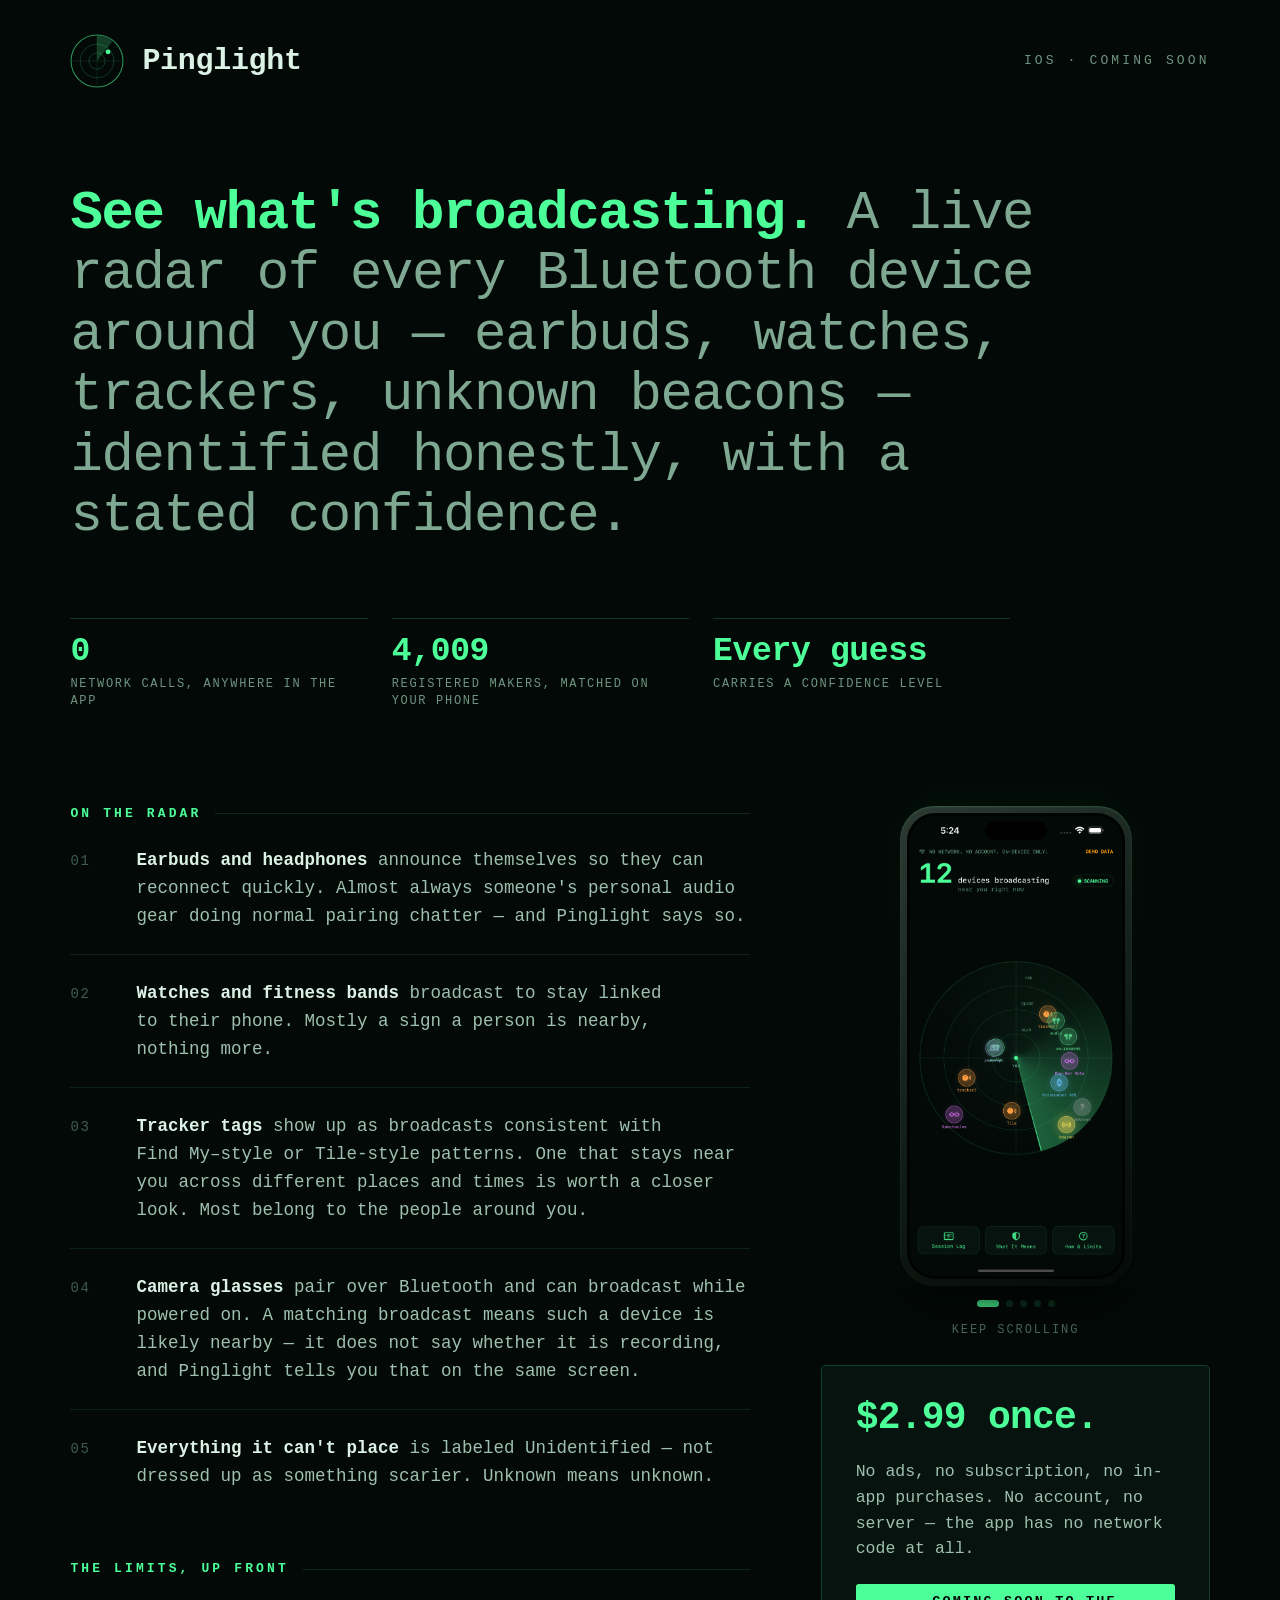
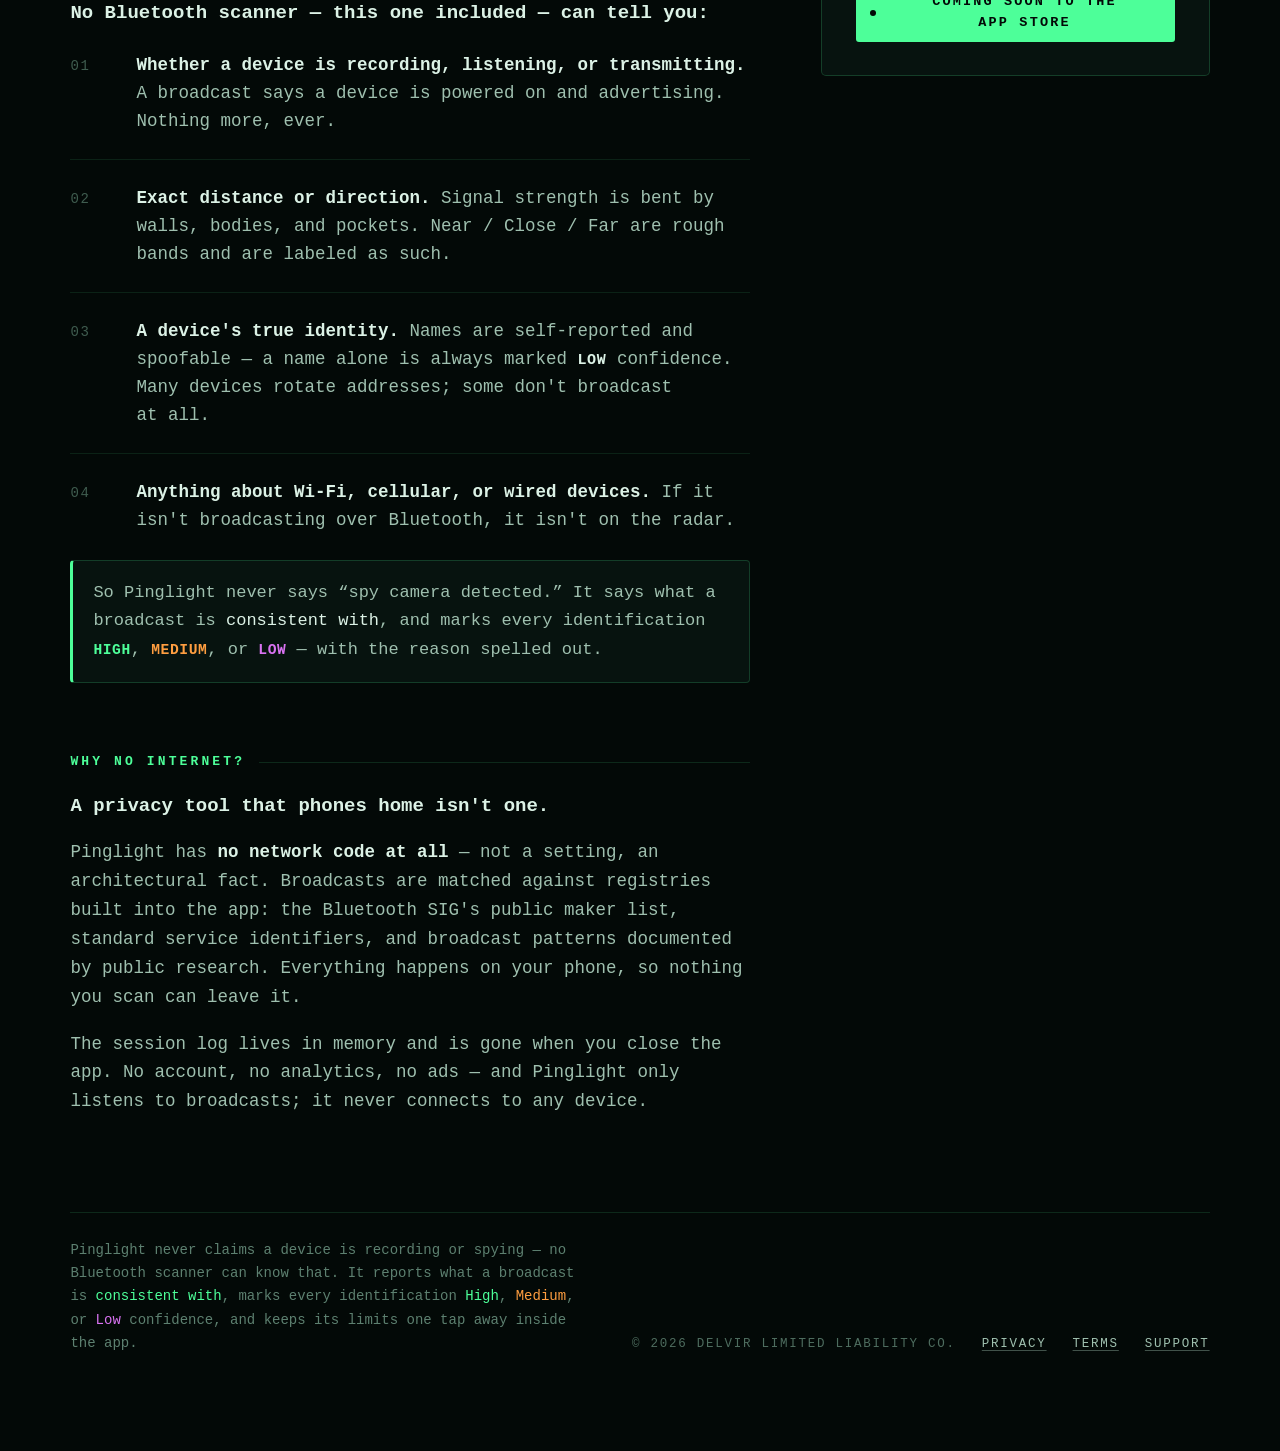
==== index.html @ b08f18ed "Point og:url at pinglight.app now that the domain is live" ====
<!doctype html>
<html lang="en">
<head>
<meta charset="utf-8">
<meta name="viewport" content="width=device-width, initial-scale=1">
<title>Pinglight — see what's broadcasting</title>
<meta name="description" content="A live radar of every Bluetooth device broadcasting around you — earbuds, watches, tracker tags, unknown beacons — identified honestly, with a stated confidence level. On-device only: the app has no network code at all. $2.99 once. Coming soon to the App Store.">
<meta property="og:title" content="Pinglight">
<meta property="og:description" content="A live radar of every Bluetooth device broadcasting around you, identified honestly, with a stated confidence level. On-device only — the app has no network code at all.">
<meta property="og:type" content="website">
<meta property="og:url" content="https://pinglight.app/">
<meta name="theme-color" content="#030907">
<link rel="icon" href="/favicon.svg?v=1" type="image/svg+xml">
<link rel="icon" href="/icon-32.png?v=1" sizes="32x32" type="image/png">
<link rel="apple-touch-icon" href="/apple-touch-icon.png?v=1" sizes="180x180">
<link rel="manifest" href="/site.webmanifest">
<link rel="stylesheet" href="/styles.css">
<script src="/app.js" defer></script>
</head>
<body class="lp">

<div class="page">

  <header class="hd">
    <div class="hd-lockup">
      <svg class="mark" viewBox="0 0 200 200" role="img" aria-label="Pinglight">
        <circle class="mark-ring" cx="100" cy="100" r="96" fill="none" stroke-width="4"/>
        <circle class="mark-ring mark-ring--in" cx="100" cy="100" r="62" fill="none" stroke-width="2.5"/>
        <circle class="mark-ring mark-ring--in" cx="100" cy="100" r="30" fill="none" stroke-width="2.5"/>
        <line class="mark-hair" x1="100" y1="10" x2="100" y2="190" stroke-width="2"/>
        <line class="mark-hair" x1="10" y1="100" x2="190" y2="100" stroke-width="2"/>
        <path class="mark-sweep" d="M100 100 L100 6 A94 94 0 0 1 158 27 Z"/>
        <circle class="mark-blip" cx="141" cy="66" r="9"/>
      </svg>
      <span class="wordmark">Pinglight</span>
    </div>
    <span class="hd-status">iOS &middot; Coming soon</span>
  </header>

  <section class="hero">
    <h1>See what's broadcasting. <span class="hero-rest">A live radar of every Bluetooth device around you &mdash; earbuds, watches, trackers, unknown beacons &mdash; identified honestly, with a stated confidence.</span></h1>
  </section>

  <section class="stats" aria-label="At a glance">
    <div class="stat">
      <div class="stat-n">0</div>
      <div class="stat-l">network calls, anywhere in the app</div>
    </div>
    <div class="stat">
      <div class="stat-n">4,009</div>
      <div class="stat-l">registered makers, matched on your phone</div>
    </div>
    <div class="stat">
      <div class="stat-n">Every guess</div>
      <div class="stat-l">carries a confidence level</div>
    </div>
  </section>

  <div class="main" id="main">

    <section class="desk" aria-labelledby="radar-eyebrow">
      <div class="eyebrow-row">
        <h2 class="eyebrow" id="radar-eyebrow">On the radar</h2>
        <span class="eyebrow-rule" aria-hidden="true"></span>
      </div>

      <ol class="quirks">
        <li>
          <span class="q-num" aria-hidden="true">01</span>
          <p><b>Earbuds and headphones</b> announce themselves so they can reconnect quickly. Almost always someone's personal audio gear doing normal pairing chatter &mdash; and Pinglight says so.</p>
        </li>
        <li>
          <span class="q-num" aria-hidden="true">02</span>
          <p><b>Watches and fitness bands</b> broadcast to stay linked to their phone. Mostly a sign a person is nearby, nothing more.</p>
        </li>
        <li>
          <span class="q-num" aria-hidden="true">03</span>
          <p><b>Tracker tags</b> show up as broadcasts consistent with Find&nbsp;My&ndash;style or Tile-style patterns. One that stays near you across different places and times is worth a closer look. Most belong to the people around you.</p>
        </li>
        <li>
          <span class="q-num" aria-hidden="true">04</span>
          <p><b>Camera glasses</b> pair over Bluetooth and can broadcast while powered on. A matching broadcast means such a device is likely nearby &mdash; it does not say whether it is recording, and Pinglight tells you that on the same screen.</p>
        </li>
        <li>
          <span class="q-num" aria-hidden="true">05</span>
          <p><b>Everything it can't place</b> is labeled Unidentified &mdash; not dressed up as something scarier. Unknown means unknown.</p>
        </li>
      </ol>
    </section>

    <section class="desk" aria-labelledby="limits-eyebrow">
      <div class="eyebrow-row">
        <h2 class="eyebrow" id="limits-eyebrow">The limits, up front</h2>
        <span class="eyebrow-rule" aria-hidden="true"></span>
      </div>

      <p class="desk-lede">No Bluetooth scanner &mdash; this one included &mdash; can tell you:</p>

      <ol class="quirks">
        <li>
          <span class="q-num" aria-hidden="true">01</span>
          <p><b>Whether a device is recording, listening, or transmitting.</b> A broadcast says a device is powered on and advertising. Nothing more, ever.</p>
        </li>
        <li>
          <span class="q-num" aria-hidden="true">02</span>
          <p><b>Exact distance or direction.</b> Signal strength is bent by walls, bodies, and pockets. Near / Close / Far are rough bands and are labeled as such.</p>
        </li>
        <li>
          <span class="q-num" aria-hidden="true">03</span>
          <p><b>A device's true identity.</b> Names are self-reported and spoofable &mdash; a name alone is always marked <b class="conf conf-low">Low</b> confidence. Many devices rotate addresses; some don't broadcast at all.</p>
        </li>
        <li>
          <span class="q-num" aria-hidden="true">04</span>
          <p><b>Anything about Wi-Fi, cellular, or wired devices.</b> If it isn't broadcasting over Bluetooth, it isn't on the radar.</p>
        </li>
      </ol>

      <p class="desk-note">So Pinglight never says &ldquo;spy camera detected.&rdquo; It says what a broadcast is <em>consistent with</em>, and marks every identification <b class="conf conf-high">High</b>, <b class="conf conf-med">Medium</b>, or <b class="conf conf-low">Low</b> &mdash; with the reason spelled out.</p>
    </section>

    <section class="desk" aria-labelledby="net-eyebrow">
      <div class="eyebrow-row">
        <h2 class="eyebrow" id="net-eyebrow">Why no internet?</h2>
        <span class="eyebrow-rule" aria-hidden="true"></span>
      </div>

      <p class="desk-lede">A privacy tool that phones home isn't one.</p>
      <p class="desk-copy">Pinglight has <b>no network code at all</b> &mdash; not a setting, an architectural fact. Broadcasts are matched against registries built into the app: the Bluetooth SIG's public maker list, standard service identifiers, and broadcast patterns documented by public research. Everything happens on your phone, so nothing you scan can leave it.</p>
      <p class="desk-copy">The session log lives in memory and is gone when you close the app. No account, no analytics, no ads &mdash; and Pinglight only listens to broadcasts; it never connects to any device.</p>
    </section>

    <aside class="rail" id="rail">

      <div class="device">
        <div class="phone">
          <div class="phone-rim">
            <div class="phone-screen" id="shots">

              <figure class="shot">
                <img src="/screens/1_radar.png" width="1290" height="2796" decoding="async" fetchpriority="high"
                     alt="The radar screen: 12 devices broadcasting near you, blips on phosphor-green rings labeled Near, Close and Far — earbuds, a Forerunner watch, Tile and Find My–style trackers, Ray-Ban Meta glasses, a beacon, and one marked unknown — with a sweep passing and a banner reading No network. No account. On-device only.">
              </figure>

              <figure class="shot">
                <img src="/screens/2_detail.png" width="1290" height="2796" decoding="async" loading="lazy"
                     alt="A Broadcast Detail sheet for a Find My network broadcast, category Tracker Tag: what this probably is — consistent with an AirTag or any Find My–enabled accessory, the broadcast alone cannot say which product — a Medium confidence badge with its reason, and signal −60 dBm, Close.">
              </figure>

              <figure class="shot">
                <img src="/screens/3_log.png" width="1290" height="2796" decoding="async" loading="lazy"
                     alt="The Session Log: a timestamped in-memory list of devices that started broadcasting — Spectacles, a Fast Pair–style broadcast, a SmartThings Find–style broadcast, an unidentified broadcast, WH-1000XM5 headphones, an Eddystone-format beacon.">
              </figure>

              <figure class="shot">
                <img src="/screens/4_info.png" width="1290" height="2796" decoding="async" loading="lazy"
                     alt="The What It Means page: plain-language privacy meaning for each category — earbuds are almost always personal audio gear, watches mostly mean a person is nearby, trackers exist to be located, and camera glasses' broadcasts do not say whether they are recording.">
              </figure>

              <figure class="shot">
                <img src="/screens/5_how.png" width="1290" height="2796" decoding="async" loading="lazy"
                     alt="The How and Limits page: how Pinglight matches public broadcasts against public registries on your phone, what it can tell you, and what it cannot — whether a device is recording, exact distance, or a device's true identity — and neither can any Bluetooth scanner.">
              </figure>

            </div>
          </div>
        </div>

        <div class="reel-dots" id="reel-dots" role="tablist" aria-label="Choose a screen"></div>
        <p class="reel-hint" id="reel-hint">Keep scrolling</p>
      </div>

      <div class="price">
        <div class="price-n">$2.99 once.</div>
        <p class="price-copy">No ads, no subscription, no in-app purchases. No account, no server &mdash; the app has no network code at all.</p>
        <!-- TODO: replace href="#" with the real App Store URL once the app is live in App Store Connect. -->
        <a class="pill" href="#"><span class="dot" aria-hidden="true"></span><span>Coming soon to the App&nbsp;Store</span></a>
      </div>

    </aside>

  </div>

  <footer class="ft">
    <p class="ft-neutral">Pinglight never claims a device is recording or spying &mdash; no Bluetooth scanner can know that. It reports what a broadcast is <span class="phosphor">consistent with</span>, marks every identification <span class="phosphor">High</span>, <span class="amber">Medium</span>, or <span class="violet">Low</span> confidence, and keeps its limits one tap away inside the app.</p>
    <div class="ft-meta">
      <span>&copy; 2026 Delvir Limited Liability Co.</span>
      <a href="/privacy">Privacy</a>
      <a href="/terms">Terms</a>
      <a href="mailto:team@delvir.co">Support</a>
    </div>
  </footer>

</div>

</body>
</html>
---- styles.css ----
/* Pinglight — marketing site.

   Type is the system monospace stack throughout: the app itself is set in the
   system monospaced face, and shipping zero font files is the same posture as
   shipping zero third-party bytes. No Google Fonts link anywhere; the CSP is
   `font-src 'self'` and nothing ever requests a font.

   Two sections:
     1. LANDING PAGE (body.lp) — the dark phosphor-radar artboard.
     2. LEGAL PAGES (body.legal) — privacy.html / terms.html, same palette,
        quieter chrome.

   Palette = the app's PinglightTheme (RootView.swift), converted to sRGB hex:
     background #030907   panel #07130F   phosphor #4DFF99   dim #598C73
     grid = phosphor at 16%
   Category accents (Models.swift): amber #FF9E40 (tracker), violet #D973F2
   (glasses), yellow #F2D959 (beacon), blue #66BFF2 (wearable). */

:root {
  --mono: ui-monospace, "SF Mono", SFMono-Regular, Menlo, Consolas,
          "Liberation Mono", "Courier New", monospace;

  --ground: #030907;
  --panel: #07130f;
  --phosphor: #4dff99;
  --dim: #598c73;
  --amber: #ff9e40;
  --violet: #d973f2;

  --text: #dcf2e6;
  --body-muted: #9fc0af;
  --hero-muted: #7ea892;
  --label: #6f9482;
  --label-dim: #5d8070;
  --label-dimmer: #4e6d5f;
  --list-num: #3f5c4f;

  --hair-24: rgba(77, 255, 153, 0.10);  /* list row borders */
  --hair-soft: rgba(77, 255, 153, 0.13); /* eyebrow rule, footer rule */
  --hair: rgba(77, 255, 153, 0.18);      /* stat rules, price-card border */

  color-scheme: dark;
}

* {
  box-sizing: border-box;
}

html {
  -webkit-text-size-adjust: 100%;
}

body {
  margin: 0;
  background: var(--ground);
  color: var(--text);
  font-family: var(--mono);
  line-height: 1.55;
  -webkit-font-smoothing: antialiased;
}

p {
  margin: 0 0 1em;
}

a {
  color: var(--phosphor);
  text-decoration-color: rgba(77, 255, 153, 0.4);
  text-underline-offset: 3px;
}

a:hover {
  color: var(--text);
  text-decoration-color: currentColor;
}

:focus-visible {
  outline: 2px solid var(--phosphor);
  outline-offset: 3px;
}

/* ==================================================================
   LANDING PAGE (index.html, body.lp)

   Same bones as the reference artboard: header, one-sentence hero, three
   stats, a two-column main — reading on the left, a sticky rail on the
   right holding the phone that pages through the app's real screens —
   then a footer that states the product's honesty rule outright.
   ================================================================== */

body.lp {
  /* `clip`, not `hidden`: `hidden` would make body a scroll container and
     silently kill the sticky rail. */
  overflow-x: clip;
}

body.lp a {
  color: var(--body-muted);
  text-decoration-color: rgba(159, 192, 175, 0.4);
}

body.lp a:hover {
  color: var(--phosphor);
  text-decoration-color: currentColor;
}

.page {
  max-width: 1280px;
  margin: 0 auto;
  padding: 34px clamp(20px, 5.5vw, 80px) 96px;
}

/* ---------- header ---------- */

.hd {
  display: flex;
  align-items: center;
  justify-content: space-between;
  gap: 20px;
}

.hd-lockup {
  display: flex;
  align-items: center;
  gap: 18px;
  min-width: 0;
}

.mark {
  width: 54px;
  height: 54px;
  flex: none;
  display: block;
}

/* The mark: a scope — rings, crosshair, one sweep wedge, one blip.
   Same geometry as favicon.svg. */
.mark-ring { stroke: rgba(77, 255, 153, 0.55); }
.mark-ring--in { stroke: rgba(77, 255, 153, 0.28); }
.mark-hair { stroke: rgba(77, 255, 153, 0.18); }
.mark-sweep { fill: rgba(77, 255, 153, 0.22); }
.mark-blip { fill: var(--phosphor); }

.wordmark {
  font-size: clamp(23px, 2.4vw, 30px);
  font-weight: 700;
  letter-spacing: -0.01em;
  line-height: 1.1;
}

.hd-status {
  font-weight: 500;
  font-size: 13px;
  letter-spacing: 0.24em;
  text-transform: uppercase;
  color: var(--label);
  white-space: nowrap;
}

/* ---------- hero ---------- */

.hero {
  padding-top: clamp(52px, 7.5vw, 96px);
  max-width: 1040px;
}

.hero h1 {
  margin: 0;
  font-size: clamp(30px, 4.6vw, 54px);
  line-height: 1.12;
  font-weight: 700;
  letter-spacing: -0.025em;
  text-wrap: pretty;
  color: var(--phosphor);
}

.hero-rest {
  color: var(--hero-muted);
  font-weight: 400;
}

/* ---------- three stat blocks ---------- */

.stats {
  display: grid;
  grid-template-columns: repeat(3, minmax(0, 1fr));
  gap: 0 24px;
  margin-top: clamp(44px, 5.6vw, 72px);
  max-width: 940px;
}

.stat {
  border-top: 1px solid var(--hair);
  padding: 16px 24px 0 0;
}

.stat-n {
  font-size: clamp(24px, 2.6vw, 33px);
  font-weight: 700;
  line-height: 1;
  letter-spacing: -0.01em;
  color: var(--phosphor);
}

.stat-l {
  margin-top: 8px;
  font-weight: 500;
  font-size: 12px;
  letter-spacing: 0.14em;
  text-transform: uppercase;
  color: var(--label);
  line-height: 1.4;
}

/* ---------- two-column main ----------
   Three reading sections on the left; the rail owns the right column and
   spans all their rows, which is what gives the sticky phone its travel. */

.main {
  display: grid;
  grid-template-columns: minmax(0, 7fr) minmax(0, 4fr);
  grid-auto-rows: min-content;
  gap: clamp(40px, 5.6vw, 72px);
  align-items: start;
  margin-top: clamp(56px, 7.5vw, 96px);
}

.desk {
  grid-column: 1;
  min-width: 0;
}

/* --- left: the reading column --- */

.eyebrow-row {
  display: flex;
  align-items: center;
  gap: 14px;
}

.eyebrow {
  margin: 0;
  font-weight: 700;
  font-size: 13px;
  line-height: 1.2;
  letter-spacing: 0.24em;
  text-transform: uppercase;
  color: var(--phosphor);
}

.eyebrow-rule {
  flex: 1;
  height: 1px;
  background: var(--hair-soft);
}

.quirks {
  list-style: none;
  margin: 0;
  padding: 0;
  display: flex;
  flex-direction: column;
}

.quirks li {
  display: grid;
  grid-template-columns: 46px minmax(0, 1fr);
  gap: 0 20px;
  padding: 24px 0;
  border-bottom: 1px solid var(--hair-24);
}

.quirks li:last-child {
  border-bottom: 0;
  padding-bottom: 0;
}

.q-num {
  font-weight: 500;
  font-size: 14px;
  letter-spacing: 0.12em;
  color: var(--list-num);
  padding-top: 5px;
}

.quirks p {
  margin: 0;
  font-size: clamp(15px, 1.5vw, 17.5px);
  line-height: 1.6;
  color: var(--body-muted);
  text-wrap: pretty;
}

.quirks b {
  font-weight: 700;
  color: var(--text);
}

.desk-lede {
  margin: 22px 0 0;
  font-size: clamp(16px, 1.6vw, 19px);
  font-weight: 700;
  line-height: 1.5;
  color: var(--text);
  text-wrap: pretty;
}

.desk-copy {
  margin: 18px 0 0;
  font-size: clamp(15px, 1.5vw, 17.5px);
  line-height: 1.65;
  color: var(--body-muted);
  text-wrap: pretty;
}

.desk-copy b {
  color: var(--text);
}

.desk-note {
  margin: 26px 0 0;
  padding: 18px 20px;
  border: 1px solid var(--hair);
  border-left: 3px solid var(--phosphor);
  border-radius: 4px;
  background: var(--panel);
  font-size: clamp(14.5px, 1.4vw, 17px);
  line-height: 1.65;
  color: var(--body-muted);
  text-wrap: pretty;
}

.desk-note em {
  font-style: normal;
  color: var(--text);
}

/* Confidence chips, colored like the app's badges. */
.conf {
  font-weight: 700;
  letter-spacing: 0.04em;
  text-transform: uppercase;
  font-size: 0.86em;
}

.conf-high { color: var(--phosphor); }
.conf-med  { color: var(--amber); }
.conf-low  { color: var(--violet); }

/* --- right: the sticky rail (phone + price card) --- */

.rail {
  grid-column: 2;
  grid-row: 1 / span 3;
  position: sticky;
  top: 32px;
  display: flex;
  flex-direction: column;
  align-items: stretch;
  gap: 26px;
}

.device {
  display: flex;
  flex-direction: column;
  align-items: center;
  gap: 14px;
}

/* The phone is sized so the whole rail — phone, gap, price card — still
   fits one viewport, which is what makes the sticky paging readable. */
.phone {
  position: relative;
  width: clamp(150px, calc((100svh - 350px) * 0.46), 232px);
  padding: 7px;
  border-radius: 34px;
  background: linear-gradient(145deg, #2c3a33, #17241e 40%, #0b130f 75%, #050a08);
  box-shadow:
    0 34px 60px -26px rgba(0, 0, 0, 0.85),
    0 8px 20px rgba(0, 0, 0, 0.5),
    0 0 44px rgba(77, 255, 153, 0.07),
    inset 0 1px 2px rgba(120, 255, 180, 0.18);
}

.phone-rim {
  padding: 3px;
  border-radius: 28px;
  background: #010302;
}

.phone-screen {
  position: relative;
  aspect-ratio: 1290 / 2796;
  overflow: hidden;
  border-radius: 25px;
  background: var(--ground);
}

.shot {
  position: absolute;
  inset: 0;
  margin: 0;
  opacity: 0;
  /* linear, and short: an eased cross-fade leaves both layers visibly
     blended at the midpoint, which reads as a double exposure. */
  transition: opacity 0.28s linear;
}

.shot img {
  display: block;
  width: 100%;
  height: 100%;
  object-fit: cover;
  object-position: top center;
  -webkit-user-select: none;
  user-select: none;
}

/* First screen shows even with JS off; app.js takes over once it runs. */
.shot:first-child,
.shot.is-active {
  opacity: 1;
}

.js .shot:first-child {
  opacity: 0;
}

.js .shot.is-active {
  opacity: 1;
}

.reel-dots {
  display: flex;
  align-items: center;
  gap: 7px;
}

.reel-dot {
  appearance: none;
  -webkit-appearance: none;
  border: 0;
  padding: 0;
  width: 7px;
  height: 7px;
  border-radius: 999px;
  background: var(--hair);
  cursor: pointer;
  transition: width 0.3s ease, background-color 0.3s ease;
}

.reel-dot:hover {
  background: var(--dim);
}

.reel-dot.is-active {
  width: 22px;
  background: var(--phosphor);
}

.reel-hint {
  margin: 0;
  font-weight: 500;
  font-size: 12px;
  letter-spacing: 0.16em;
  text-transform: uppercase;
  color: var(--label-dimmer);
  transition: opacity 0.4s ease;
}

/* Retired once the visitor is steering by hand, and once the reel has reached
   its last screen — by then there is nothing left to keep scrolling for. */
.is-driving .reel-hint,
.is-done .reel-hint {
  opacity: 0;
}

/* --- the price card --- */

.price {
  display: flex;
  flex-direction: column;
  gap: 22px;
  padding: clamp(24px, 2.6vw, 34px);
  border: 1px solid var(--hair);
  border-radius: 5px;
  background: var(--panel);
}

.price-n {
  font-size: clamp(30px, 3vw, 38px);
  font-weight: 700;
  line-height: 1;
  letter-spacing: -0.02em;
  color: var(--phosphor);
}

.price-copy {
  margin: 0;
  font-size: clamp(14.5px, 1.4vw, 16.5px);
  line-height: 1.55;
  color: var(--body-muted);
  text-wrap: pretty;
}

.pill {
  display: flex;
  align-items: center;
  justify-content: center;
  gap: 12px;
  min-height: 54px;
  margin: 0;
  padding: 8px 14px;
  border-radius: 3px;
  font-weight: 700;
  font-size: 13.5px;
  letter-spacing: 0.16em;
  text-transform: uppercase;
  text-align: center;
  text-decoration: none;
  background: var(--phosphor);
}

body.lp .pill {
  color: var(--ground);
}

body.lp .pill:hover {
  color: var(--ground);
  background: #7dffb6;
}

.pill .dot {
  display: block;
  width: 6px;
  height: 6px;
  flex: none;
  border-radius: 50%;
  background: var(--ground);
  animation: pl-pulse 2.4s ease-in-out infinite;
}

@keyframes pl-pulse {
  0%, 100% { opacity: 1; }
  50% { opacity: 0.25; }
}

/* ---------- footer ---------- */

.ft {
  margin-top: clamp(56px, 7.5vw, 96px);
  padding-top: 26px;
  border-top: 1px solid var(--hair-soft);
  display: flex;
  align-items: flex-end;
  justify-content: space-between;
  gap: clamp(24px, 4vw, 60px);
}

.ft-neutral {
  margin: 0;
  max-width: 720px;
  font-size: 14px;
  line-height: 1.65;
  color: var(--label-dim);
  text-wrap: pretty;
}

.ft-neutral .phosphor { color: var(--phosphor); }
.ft-neutral .amber { color: var(--amber); }
.ft-neutral .violet { color: var(--violet); }

.ft-meta {
  display: flex;
  align-items: center;
  gap: 26px;
  font-weight: 500;
  font-size: 12.5px;
  letter-spacing: 0.14em;
  text-transform: uppercase;
  color: var(--label-dimmer);
  white-space: nowrap;
}

/* ---------- reduced motion ---------- */

@media (prefers-reduced-motion: reduce) {
  .shot,
  .reel-dot,
  .reel-hint { transition: none; }
  .pill .dot { animation: none; }
}

/* ---------- narrow screens ------------------------------------------------
   One honest column, in the order a stranger needs it: who this is, the hook,
   the numbers, THE THING ITSELF, then the reading, the price, the footer.
   Nothing is pinned and nothing hijacks a gesture. `display: contents` on the
   rail dissolves the desktop wrapper so the phone and the price card can be
   ordered independently around the reading sections. */

@media (max-width: 899px) {
  .main {
    display: flex;
    flex-direction: column;
    gap: clamp(36px, 7vw, 56px);
  }

  .rail {
    position: static;
    display: contents;
  }

  .device { order: 1; }
  .desk   { order: 2; } /* the three sections keep their own relative order */
  .price  { order: 3; }

  .phone { width: min(232px, 62vw, 34svh); }

  .quirks li {
    grid-template-columns: 34px minmax(0, 1fr);
    gap: 0 14px;
    padding: 20px 0;
  }
}

@media (max-width: 639px) {
  .stats {
    grid-template-columns: minmax(0, 1fr);
    gap: 0;
  }

  .stat {
    padding: 14px 0 18px;
  }

  .stat:last-child { padding-bottom: 0; }

  .ft {
    flex-direction: column;
    align-items: flex-start;
    gap: 22px;
  }

  .ft-meta {
    flex-wrap: wrap;
    gap: 10px 22px;
    white-space: normal;
  }

  /* The company line takes its own row so the links sit together. */
  .ft-meta span { flex: 0 0 100%; }

  /* One line, at 360px too. */
  .pill {
    font-size: 12px;
    letter-spacing: 0.12em;
  }
}

@media (max-width: 559px) {
  .hd {
    flex-direction: column;
    align-items: flex-start;
    gap: 12px;
  }

  .hd-lockup { gap: 14px; }

  .mark { width: 44px; height: 44px; }

  .hd-status { font-size: 12px; }
}

/* ==================================================================
   LEGAL PAGES (privacy.html, terms.html) — same palette, quieter chrome
   ================================================================== */

.wrap {
  max-width: 46rem;
  margin: 0 auto;
  padding: 0 1.25rem;
}

.site-header {
  border-bottom: 1px solid var(--hair-soft);
}

.site-header .wrap {
  max-width: 60rem;
  display: flex;
  align-items: center;
  justify-content: space-between;
  padding-top: 1.1rem;
  padding-bottom: 1.1rem;
  gap: 1rem;
}

.brand {
  display: flex;
  align-items: center;
  gap: 0.6rem;
  text-decoration: none;
}

body.legal .brand {
  color: var(--text);
}

.brand .seal {
  width: 34px;
  height: 34px;
  flex: none;
}

.brand-name {
  font-weight: 700;
  font-size: 1.05rem;
  letter-spacing: 0.01em;
}

.site-nav a {
  color: var(--body-muted);
  text-decoration: none;
  font-size: 0.9rem;
  margin-left: 1.25rem;
}

.site-nav a:hover {
  color: var(--phosphor);
  text-decoration: underline;
}

.site-footer {
  border-top: 1px solid var(--hair-soft);
  padding: 2rem 0 3rem;
}

.site-footer .wrap {
  max-width: 60rem;
  display: flex;
  flex-wrap: wrap;
  gap: 0.75rem 1.5rem;
  align-items: center;
  justify-content: space-between;
  font-size: 0.85rem;
  color: var(--label-dim);
}

.site-footer nav a {
  color: var(--label-dim);
  text-decoration: none;
  margin-right: 1.1rem;
}

.site-footer nav a:last-child {
  margin-right: 0;
}

.site-footer nav a:hover {
  color: var(--phosphor);
  text-decoration: underline;
}

.legal main {
  padding: 2.5rem 0 4rem;
}

.legal h1 {
  font-size: 1.9rem;
  line-height: 1.2;
  margin: 0 0 0.25rem;
  color: var(--phosphor);
}

.legal .effective {
  color: var(--label);
  font-size: 0.9rem;
  margin-bottom: 2rem;
}

.legal h2 {
  font-size: 1.1rem;
  line-height: 1.3;
  margin: 2rem 0 0.5rem;
  color: var(--text);
}

.legal p, .legal li {
  color: var(--body-muted);
  font-size: 0.95rem;
}

.legal ul {
  padding-left: 1.25rem;
}

.legal .notice {
  border: 1px solid var(--hair);
  border-left: 3px solid var(--amber);
  padding: 0.75rem 1rem;
  background: var(--panel);
  border-radius: 0 6px 6px 0;
  font-size: 0.88rem;
  color: var(--label);
  margin-bottom: 2rem;
}

.legal strong {
  color: var(--text);
}
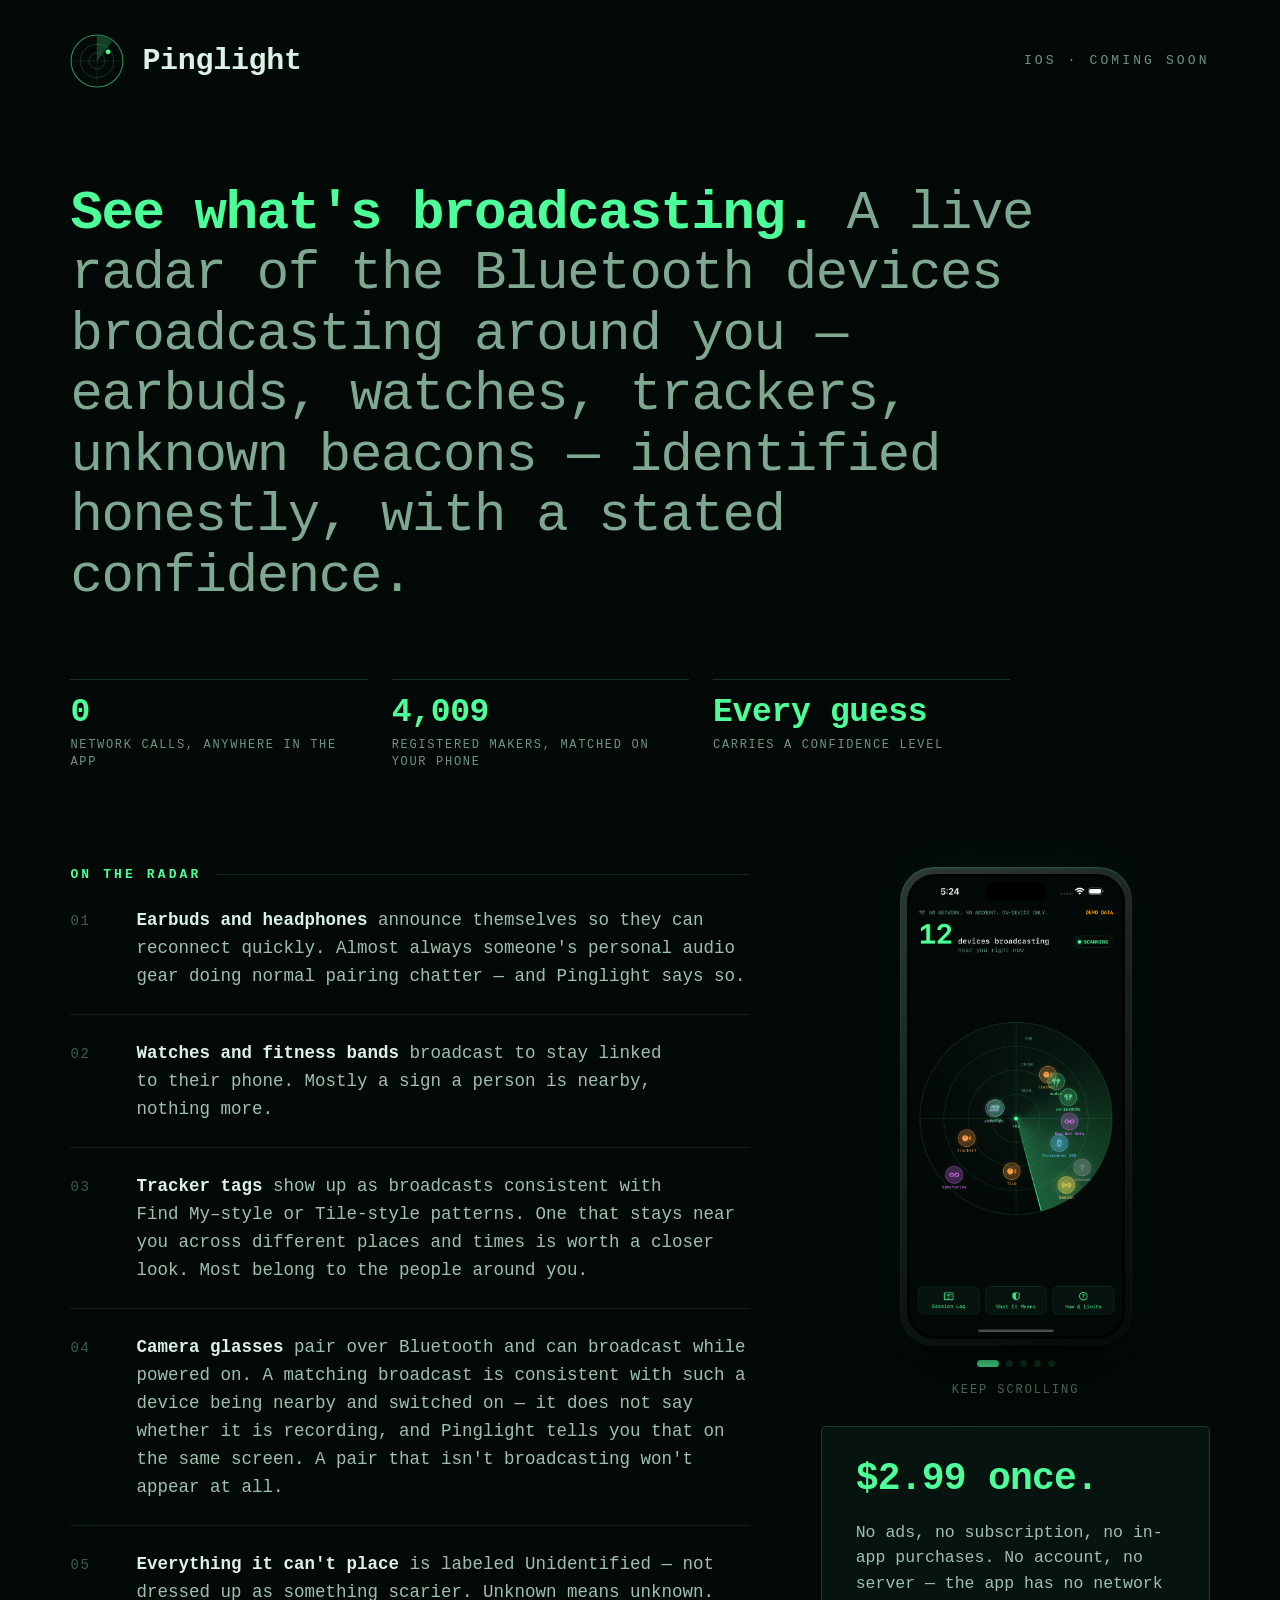
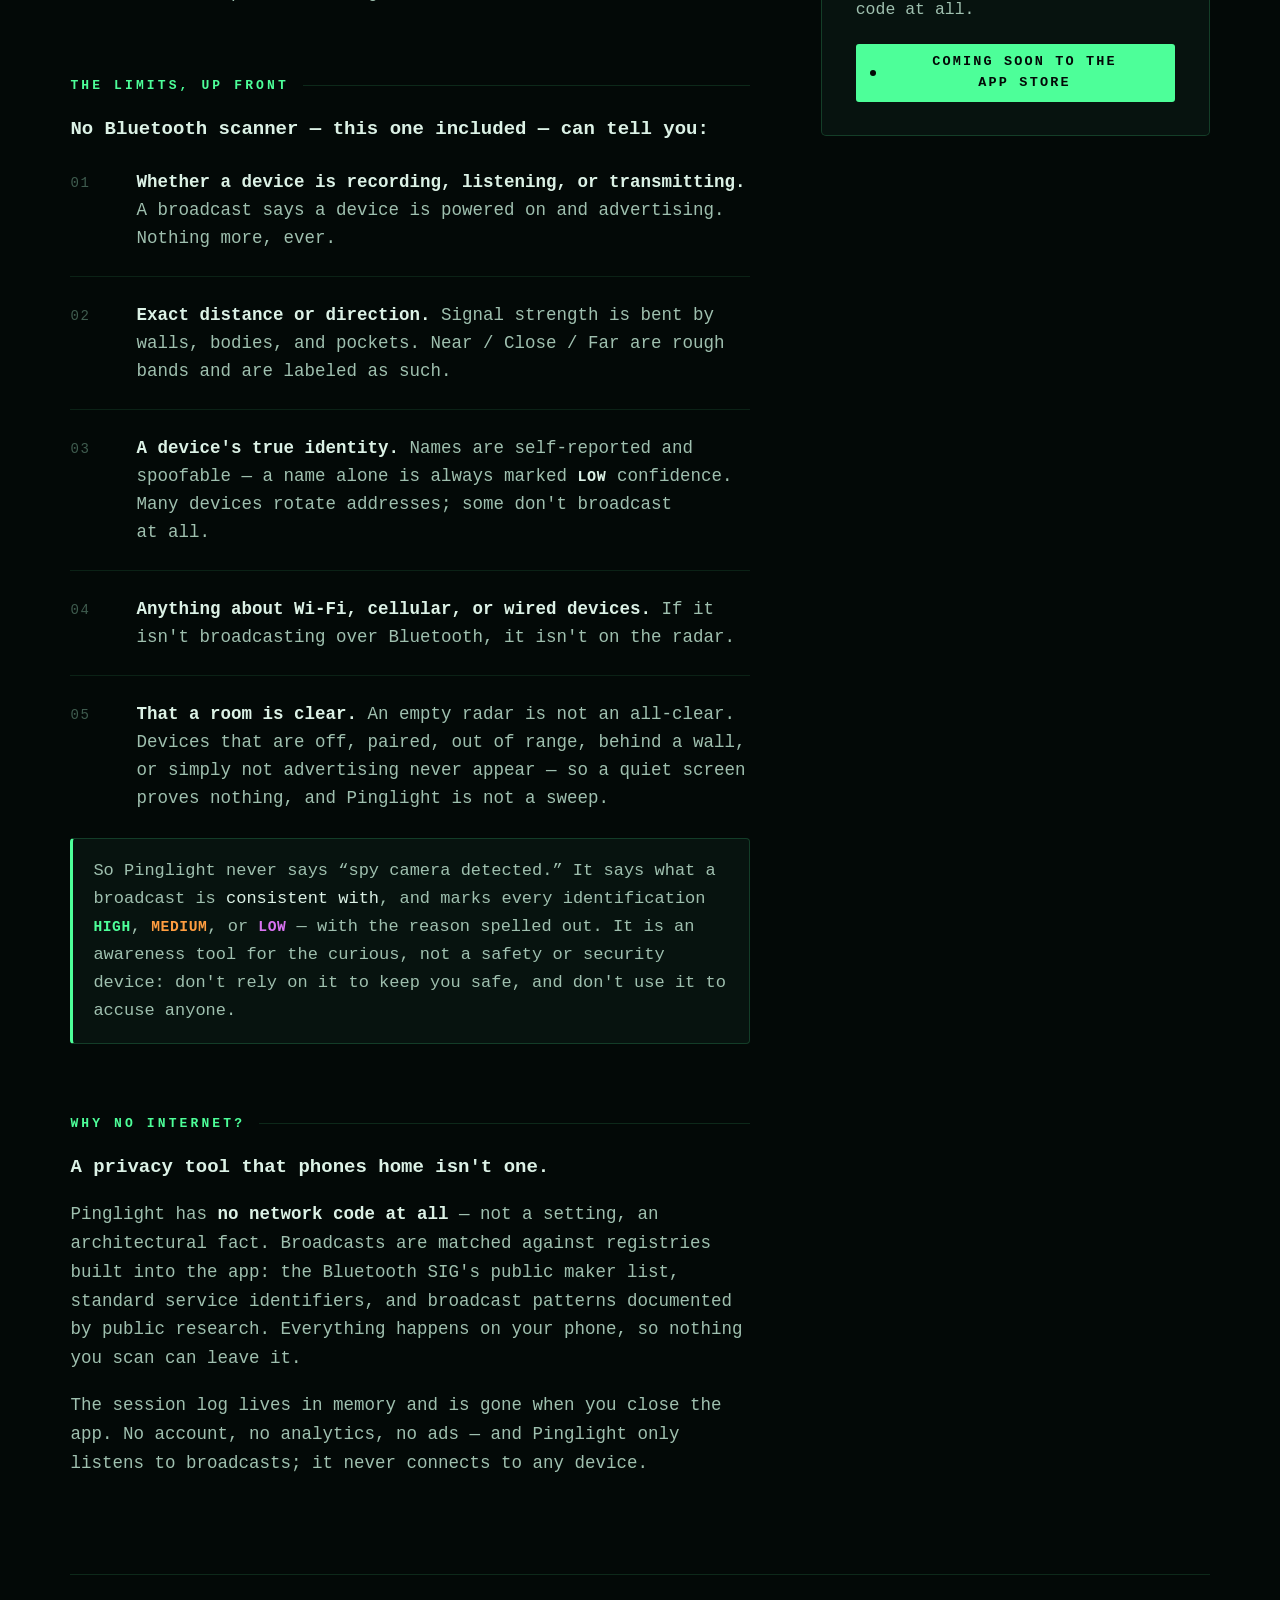
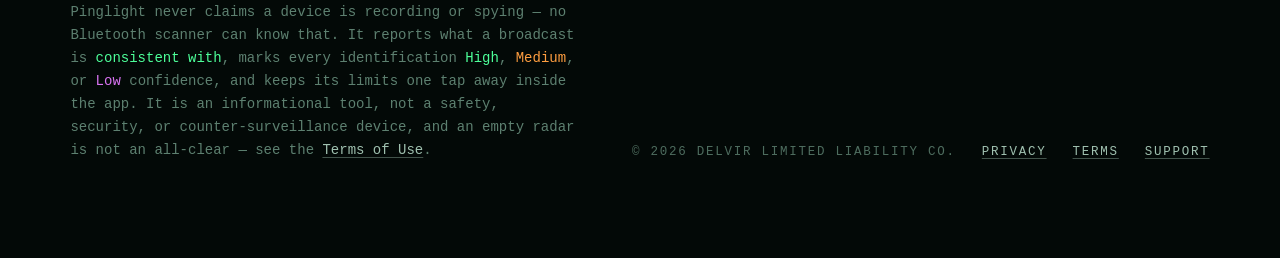
==== commit 0e7dfdf9: "Legal hardening: no-detection-guarantee terms, honest site copy, real website privacy Terms of Use, " ====
--- a/index.html
+++ b/index.html
@@ -4,9 +4,9 @@
 <meta charset="utf-8">
 <meta name="viewport" content="width=device-width, initial-scale=1">
 <title>Pinglight — see what's broadcasting</title>
-<meta name="description" content="A live radar of every Bluetooth device broadcasting around you — earbuds, watches, tracker tags, unknown beacons — identified honestly, with a stated confidence level. On-device only: the app has no network code at all. $2.99 once. Coming soon to the App Store.">
+<meta name="description" content="A live radar of the Bluetooth devices broadcasting around you — earbuds, watches, tracker tags, unknown beacons — identified honestly, with a stated confidence level. An awareness tool, not a security device: it can't tell you whether anything is recording, and a quiet radar is not an all-clear. On-device only: the app has no network code at all. $2.99 once. Coming soon to the App Store.">
 <meta property="og:title" content="Pinglight">
-<meta property="og:description" content="A live radar of every Bluetooth device broadcasting around you, identified honestly, with a stated confidence level. On-device only — the app has no network code at all.">
+<meta property="og:description" content="A live radar of the Bluetooth devices broadcasting around you, identified honestly, with a stated confidence level. An awareness tool, not a security device. On-device only — the app has no network code at all.">
 <meta property="og:type" content="website">
 <meta property="og:url" content="https://pinglight.app/">
 <meta name="theme-color" content="#030907">
@@ -38,7 +38,7 @@
   </header>
 
   <section class="hero">
-    <h1>See what's broadcasting. <span class="hero-rest">A live radar of every Bluetooth device around you &mdash; earbuds, watches, trackers, unknown beacons &mdash; identified honestly, with a stated confidence.</span></h1>
+    <h1>See what's broadcasting. <span class="hero-rest">A live radar of the Bluetooth devices broadcasting around you &mdash; earbuds, watches, trackers, unknown beacons &mdash; identified honestly, with a stated confidence.</span></h1>
   </section>
 
   <section class="stats" aria-label="At a glance">
@@ -79,7 +79,7 @@
         </li>
         <li>
           <span class="q-num" aria-hidden="true">04</span>
-          <p><b>Camera glasses</b> pair over Bluetooth and can broadcast while powered on. A matching broadcast means such a device is likely nearby &mdash; it does not say whether it is recording, and Pinglight tells you that on the same screen.</p>
+          <p><b>Camera glasses</b> pair over Bluetooth and can broadcast while powered on. A matching broadcast is consistent with such a device being nearby and switched on &mdash; it does not say whether it is recording, and Pinglight tells you that on the same screen. A pair that isn't broadcasting won't appear at all.</p>
         </li>
         <li>
           <span class="q-num" aria-hidden="true">05</span>
@@ -113,9 +113,13 @@
           <span class="q-num" aria-hidden="true">04</span>
           <p><b>Anything about Wi-Fi, cellular, or wired devices.</b> If it isn't broadcasting over Bluetooth, it isn't on the radar.</p>
         </li>
+        <li>
+          <span class="q-num" aria-hidden="true">05</span>
+          <p><b>That a room is clear.</b> An empty radar is not an all-clear. Devices that are off, paired, out of range, behind a wall, or simply not advertising never appear &mdash; so a quiet screen proves nothing, and Pinglight is not a sweep.</p>
+        </li>
       </ol>
 
-      <p class="desk-note">So Pinglight never says &ldquo;spy camera detected.&rdquo; It says what a broadcast is <em>consistent with</em>, and marks every identification <b class="conf conf-high">High</b>, <b class="conf conf-med">Medium</b>, or <b class="conf conf-low">Low</b> &mdash; with the reason spelled out.</p>
+      <p class="desk-note">So Pinglight never says &ldquo;spy camera detected.&rdquo; It says what a broadcast is <em>consistent with</em>, and marks every identification <b class="conf conf-high">High</b>, <b class="conf conf-med">Medium</b>, or <b class="conf conf-low">Low</b> &mdash; with the reason spelled out. It is an awareness tool for the curious, not a safety or security device: don't rely on it to keep you safe, and don't use it to accuse anyone.</p>
     </section>
 
     <section class="desk" aria-labelledby="net-eyebrow">
@@ -181,7 +185,7 @@
   </div>
 
   <footer class="ft">
-    <p class="ft-neutral">Pinglight never claims a device is recording or spying &mdash; no Bluetooth scanner can know that. It reports what a broadcast is <span class="phosphor">consistent with</span>, marks every identification <span class="phosphor">High</span>, <span class="amber">Medium</span>, or <span class="violet">Low</span> confidence, and keeps its limits one tap away inside the app.</p>
+    <p class="ft-neutral">Pinglight never claims a device is recording or spying &mdash; no Bluetooth scanner can know that. It reports what a broadcast is <span class="phosphor">consistent with</span>, marks every identification <span class="phosphor">High</span>, <span class="amber">Medium</span>, or <span class="violet">Low</span> confidence, and keeps its limits one tap away inside the app. It is an informational tool, not a safety, security, or counter-surveillance device, and an empty radar is not an all-clear &mdash; see the <a href="/terms">Terms of Use</a>.</p>
     <div class="ft-meta">
       <span>&copy; 2026 Delvir Limited Liability Co.</span>
       <a href="/privacy">Privacy</a>
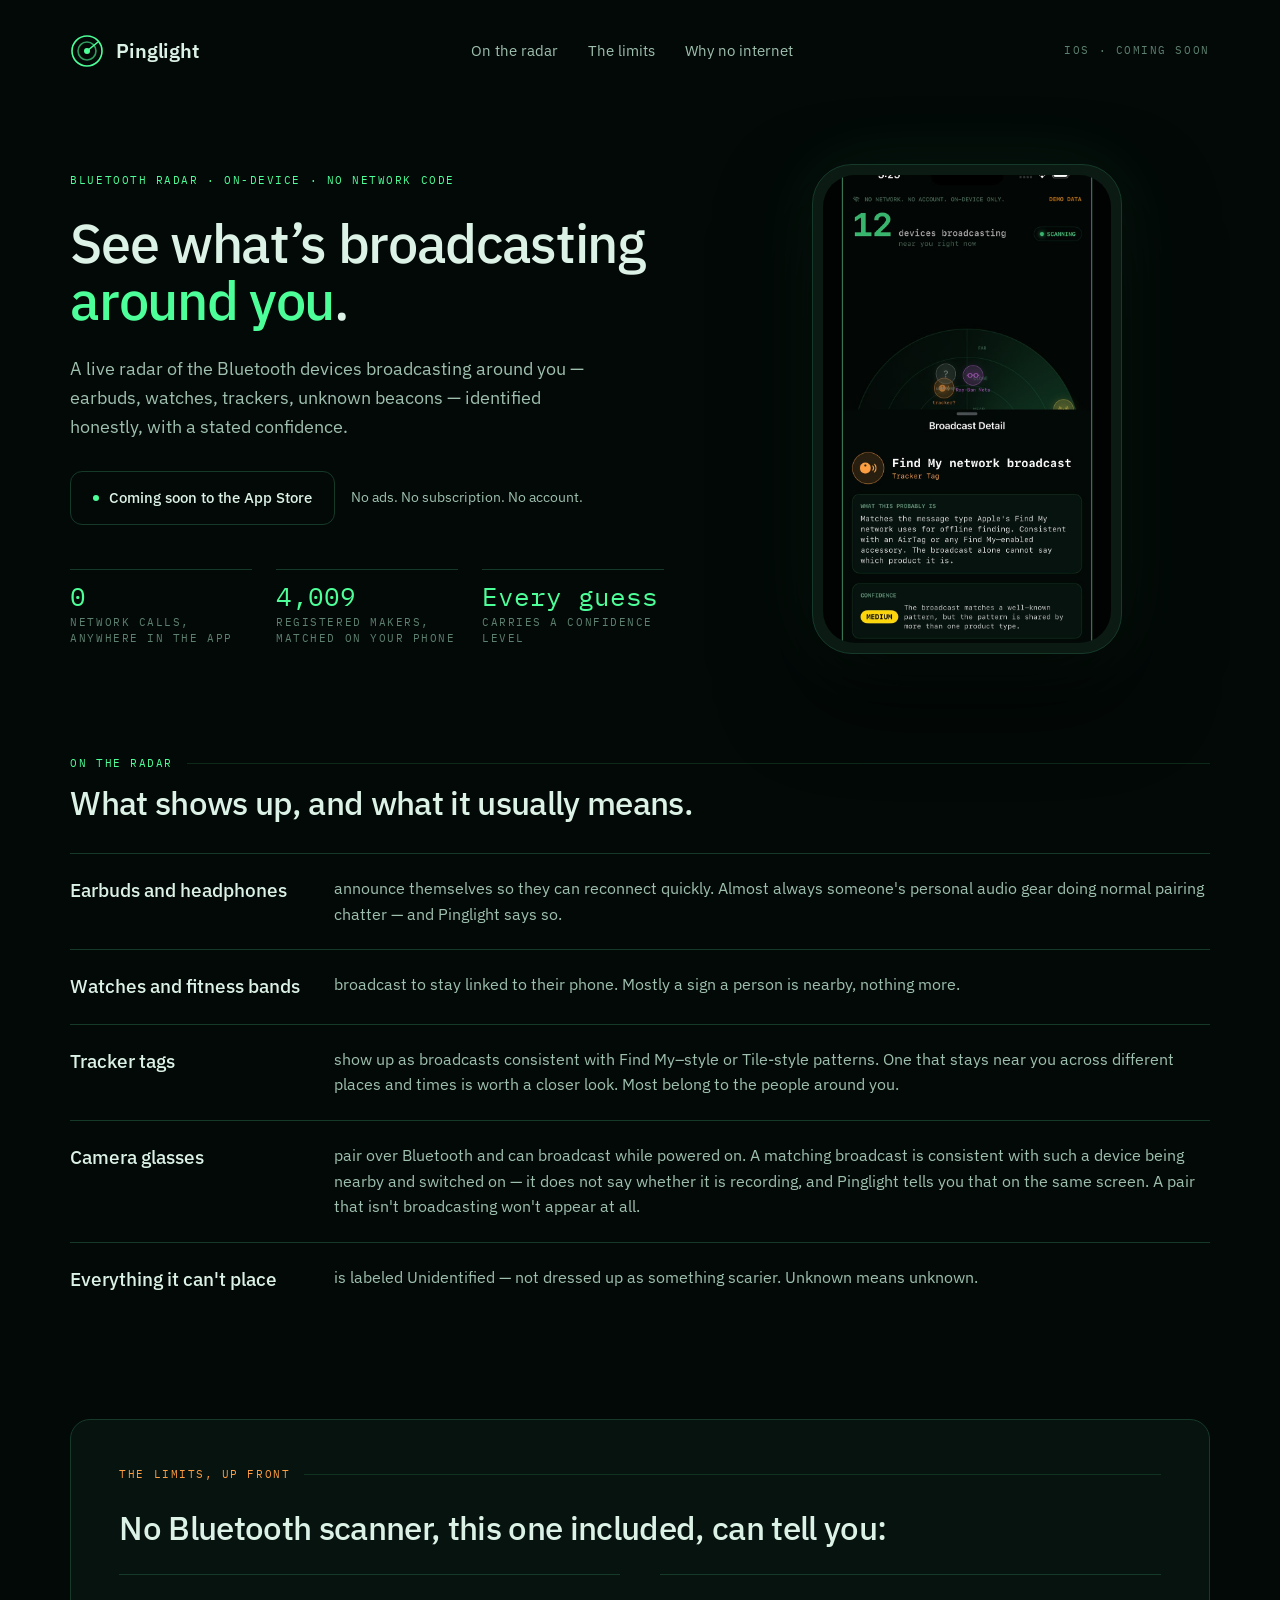
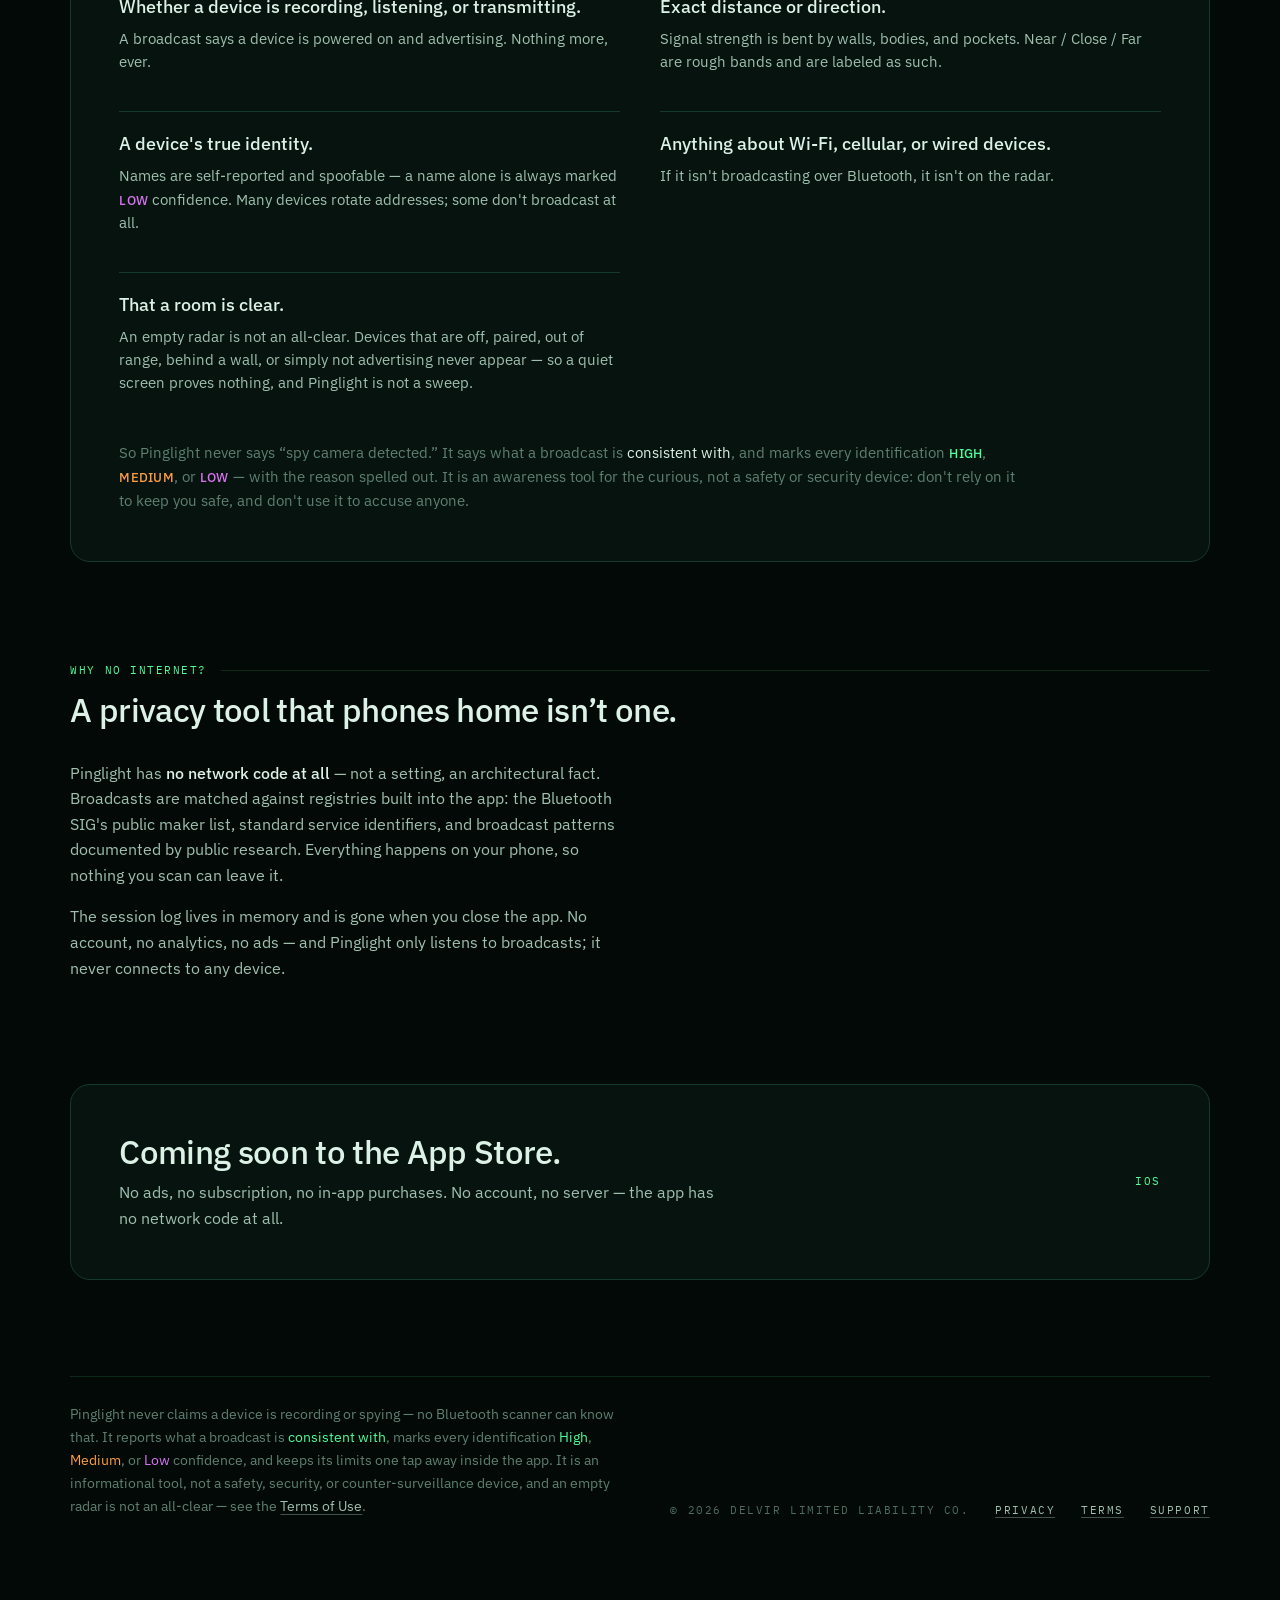
==== commit 1f072d49: "Redesign home page to House Style spec Single-column reading layout replacing the sticky scroll-driv" ====
--- a/index.html
+++ b/index.html
@@ -14,6 +14,7 @@
 <link rel="icon" href="/icon-32.png?v=1" sizes="32x32" type="image/png">
 <link rel="apple-touch-icon" href="/apple-touch-icon.png?v=1" sizes="180x180">
 <link rel="manifest" href="/site.webmanifest">
+<link rel="stylesheet" href="https://fonts.googleapis.com/css2?family=IBM+Plex+Sans:wght@400;500;600&family=IBM+Plex+Mono:wght@400;500&display=swap">
 <link rel="stylesheet" href="/styles.css">
 <script src="/app.js" defer></script>
 </head>
@@ -23,166 +24,141 @@
 
   <header class="hd">
     <div class="hd-lockup">
-      <svg class="mark" viewBox="0 0 200 200" role="img" aria-label="Pinglight">
-        <circle class="mark-ring" cx="100" cy="100" r="96" fill="none" stroke-width="4"/>
-        <circle class="mark-ring mark-ring--in" cx="100" cy="100" r="62" fill="none" stroke-width="2.5"/>
-        <circle class="mark-ring mark-ring--in" cx="100" cy="100" r="30" fill="none" stroke-width="2.5"/>
-        <line class="mark-hair" x1="100" y1="10" x2="100" y2="190" stroke-width="2"/>
-        <line class="mark-hair" x1="10" y1="100" x2="190" y2="100" stroke-width="2"/>
-        <path class="mark-sweep" d="M100 100 L100 6 A94 94 0 0 1 158 27 Z"/>
-        <circle class="mark-blip" cx="141" cy="66" r="9"/>
+      <svg class="mark" viewBox="0 0 34 34" fill="none" stroke-width="1.6" role="img" aria-label="Pinglight">
+        <circle class="mark-ring" cx="17" cy="17" r="15"/>
+        <circle class="mark-ring mark-ring--in" cx="17" cy="17" r="9"/>
+        <circle class="mark-blip" cx="17" cy="17" r="3" stroke="none"/>
+        <path class="mark-sweep" d="M17 17L28 8"/>
       </svg>
       <span class="wordmark">Pinglight</span>
     </div>
+    <nav class="hd-nav" aria-label="Page sections">
+      <a href="#on-the-radar">On the radar</a>
+      <a href="#the-limits">The limits</a>
+      <a href="#why-no-internet">Why no internet</a>
+    </nav>
     <span class="hd-status">iOS &middot; Coming soon</span>
   </header>
 
   <section class="hero">
-    <h1>See what's broadcasting. <span class="hero-rest">A live radar of the Bluetooth devices broadcasting around you &mdash; earbuds, watches, trackers, unknown beacons &mdash; identified honestly, with a stated confidence.</span></h1>
-  </section>
+    <div class="hero-copy">
+      <span class="eyebrow-mono">Bluetooth radar &middot; on-device &middot; no network code</span>
+      <h1>See what&rsquo;s broadcasting <span class="accent">around you</span>.</h1>
+      <p class="hero-lede">A live radar of the Bluetooth devices broadcasting around you &mdash; earbuds, watches, trackers, unknown beacons &mdash; identified honestly, with a stated confidence.</p>
 
-  <section class="stats" aria-label="At a glance">
-    <div class="stat">
-      <div class="stat-n">0</div>
-      <div class="stat-l">network calls, anywhere in the app</div>
+      <div class="hero-cta">
+        <span class="pill" aria-disabled="true"><span class="dot" aria-hidden="true"></span><span>Coming soon to the App&nbsp;Store</span></span>
+        <span class="hero-note">No ads. No subscription. No account.</span>
+      </div>
+
+      <div class="stats" aria-label="At a glance">
+        <div class="stat">
+          <div class="stat-n">0</div>
+          <div class="stat-l">network calls, anywhere in the app</div>
+        </div>
+        <div class="stat">
+          <div class="stat-n">4,009</div>
+          <div class="stat-l">registered makers, matched on your phone</div>
+        </div>
+        <div class="stat">
+          <div class="stat-n">Every guess</div>
+          <div class="stat-l">carries a confidence level</div>
+        </div>
+      </div>
     </div>
-    <div class="stat">
-      <div class="stat-n">4,009</div>
-      <div class="stat-l">registered makers, matched on your phone</div>
-    </div>
-    <div class="stat">
-      <div class="stat-n">Every guess</div>
-      <div class="stat-l">carries a confidence level</div>
+
+    <div class="hero-device">
+      <div class="phone">
+        <div class="phone-rim">
+          <img class="phone-screen" src="/screens/radar.jpg" width="861" height="1400" decoding="async" fetchpriority="high"
+               alt="The radar screen: devices broadcasting near you, blips on phosphor-green rings labeled Near, Close and Far — a Ray-Ban Meta glasses broadcast, an unknown tracker, and a Broadcast Detail sheet for a Find My network broadcast with a Medium confidence badge and its reason.">
+        </div>
+      </div>
     </div>
   </section>
 
-  <div class="main" id="main">
+  <section class="desk" id="on-the-radar" aria-labelledby="radar-eyebrow">
+    <div class="eyebrow-row">
+      <h2 class="eyebrow" id="radar-eyebrow">On the radar</h2>
+      <span class="eyebrow-rule" aria-hidden="true"></span>
+    </div>
+    <h3 class="desk-head">What shows up, and what it usually means.</h3>
 
-    <section class="desk" aria-labelledby="radar-eyebrow">
-      <div class="eyebrow-row">
-        <h2 class="eyebrow" id="radar-eyebrow">On the radar</h2>
-        <span class="eyebrow-rule" aria-hidden="true"></span>
+    <dl class="rows">
+      <div class="row">
+        <dt>Earbuds and headphones</dt>
+        <dd>announce themselves so they can reconnect quickly. Almost always someone's personal audio gear doing normal pairing chatter &mdash; and Pinglight says so.</dd>
       </div>
+      <div class="row">
+        <dt>Watches and fitness bands</dt>
+        <dd>broadcast to stay linked to their phone. Mostly a sign a person is nearby, nothing more.</dd>
+      </div>
+      <div class="row">
+        <dt>Tracker tags</dt>
+        <dd>show up as broadcasts consistent with Find&nbsp;My&ndash;style or Tile-style patterns. One that stays near you across different places and times is worth a closer look. Most belong to the people around you.</dd>
+      </div>
+      <div class="row">
+        <dt>Camera glasses</dt>
+        <dd>pair over Bluetooth and can broadcast while powered on. A matching broadcast is consistent with such a device being nearby and switched on &mdash; it does not say whether it is recording, and Pinglight tells you that on the same screen. A pair that isn't broadcasting won't appear at all.</dd>
+      </div>
+      <div class="row">
+        <dt>Everything it can't place</dt>
+        <dd>is labeled Unidentified &mdash; not dressed up as something scarier. Unknown means unknown.</dd>
+      </div>
+    </dl>
+  </section>
 
-      <ol class="quirks">
-        <li>
-          <span class="q-num" aria-hidden="true">01</span>
-          <p><b>Earbuds and headphones</b> announce themselves so they can reconnect quickly. Almost always someone's personal audio gear doing normal pairing chatter &mdash; and Pinglight says so.</p>
-        </li>
-        <li>
-          <span class="q-num" aria-hidden="true">02</span>
-          <p><b>Watches and fitness bands</b> broadcast to stay linked to their phone. Mostly a sign a person is nearby, nothing more.</p>
-        </li>
-        <li>
-          <span class="q-num" aria-hidden="true">03</span>
-          <p><b>Tracker tags</b> show up as broadcasts consistent with Find&nbsp;My&ndash;style or Tile-style patterns. One that stays near you across different places and times is worth a closer look. Most belong to the people around you.</p>
-        </li>
-        <li>
-          <span class="q-num" aria-hidden="true">04</span>
-          <p><b>Camera glasses</b> pair over Bluetooth and can broadcast while powered on. A matching broadcast is consistent with such a device being nearby and switched on &mdash; it does not say whether it is recording, and Pinglight tells you that on the same screen. A pair that isn't broadcasting won't appear at all.</p>
-        </li>
-        <li>
-          <span class="q-num" aria-hidden="true">05</span>
-          <p><b>Everything it can't place</b> is labeled Unidentified &mdash; not dressed up as something scarier. Unknown means unknown.</p>
-        </li>
-      </ol>
-    </section>
+  <section class="panel" id="the-limits" aria-labelledby="limits-eyebrow">
+    <div class="eyebrow-row">
+      <h2 class="eyebrow eyebrow-amber" id="limits-eyebrow">The limits, up front</h2>
+      <span class="eyebrow-rule" aria-hidden="true"></span>
+    </div>
+    <h3 class="desk-head">No Bluetooth scanner, this one included, can tell you:</h3>
 
-    <section class="desk" aria-labelledby="limits-eyebrow">
-      <div class="eyebrow-row">
-        <h2 class="eyebrow" id="limits-eyebrow">The limits, up front</h2>
-        <span class="eyebrow-rule" aria-hidden="true"></span>
+    <div class="limits-grid">
+      <div class="limit">
+        <p class="limit-t">Whether a device is recording, listening, or transmitting.</p>
+        <p class="limit-d">A broadcast says a device is powered on and advertising. Nothing more, ever.</p>
       </div>
+      <div class="limit">
+        <p class="limit-t">Exact distance or direction.</p>
+        <p class="limit-d">Signal strength is bent by walls, bodies, and pockets. Near / Close / Far are rough bands and are labeled as such.</p>
+      </div>
+      <div class="limit">
+        <p class="limit-t">A device's true identity.</p>
+        <p class="limit-d">Names are self-reported and spoofable &mdash; a name alone is always marked <b class="conf conf-low">Low</b> confidence. Many devices rotate addresses; some don't broadcast at all.</p>
+      </div>
+      <div class="limit">
+        <p class="limit-t">Anything about Wi-Fi, cellular, or wired devices.</p>
+        <p class="limit-d">If it isn't broadcasting over Bluetooth, it isn't on the radar.</p>
+      </div>
+      <div class="limit">
+        <p class="limit-t">That a room is clear.</p>
+        <p class="limit-d">An empty radar is not an all-clear. Devices that are off, paired, out of range, behind a wall, or simply not advertising never appear &mdash; so a quiet screen proves nothing, and Pinglight is not a sweep.</p>
+      </div>
+    </div>
 
-      <p class="desk-lede">No Bluetooth scanner &mdash; this one included &mdash; can tell you:</p>
+    <p class="desk-note">So Pinglight never says &ldquo;spy camera detected.&rdquo; It says what a broadcast is <em>consistent with</em>, and marks every identification <b class="conf conf-high">High</b>, <b class="conf conf-med">Medium</b>, or <b class="conf conf-low">Low</b> &mdash; with the reason spelled out. It is an awareness tool for the curious, not a safety or security device: don't rely on it to keep you safe, and don't use it to accuse anyone.</p>
+  </section>
 
-      <ol class="quirks">
-        <li>
-          <span class="q-num" aria-hidden="true">01</span>
-          <p><b>Whether a device is recording, listening, or transmitting.</b> A broadcast says a device is powered on and advertising. Nothing more, ever.</p>
-        </li>
-        <li>
-          <span class="q-num" aria-hidden="true">02</span>
-          <p><b>Exact distance or direction.</b> Signal strength is bent by walls, bodies, and pockets. Near / Close / Far are rough bands and are labeled as such.</p>
-        </li>
-        <li>
-          <span class="q-num" aria-hidden="true">03</span>
-          <p><b>A device's true identity.</b> Names are self-reported and spoofable &mdash; a name alone is always marked <b class="conf conf-low">Low</b> confidence. Many devices rotate addresses; some don't broadcast at all.</p>
-        </li>
-        <li>
-          <span class="q-num" aria-hidden="true">04</span>
-          <p><b>Anything about Wi-Fi, cellular, or wired devices.</b> If it isn't broadcasting over Bluetooth, it isn't on the radar.</p>
-        </li>
-        <li>
-          <span class="q-num" aria-hidden="true">05</span>
-          <p><b>That a room is clear.</b> An empty radar is not an all-clear. Devices that are off, paired, out of range, behind a wall, or simply not advertising never appear &mdash; so a quiet screen proves nothing, and Pinglight is not a sweep.</p>
-        </li>
-      </ol>
+  <section class="desk" id="why-no-internet" aria-labelledby="net-eyebrow">
+    <div class="eyebrow-row">
+      <h2 class="eyebrow" id="net-eyebrow">Why no internet?</h2>
+      <span class="eyebrow-rule" aria-hidden="true"></span>
+    </div>
+    <h3 class="desk-head">A privacy tool that phones home isn&rsquo;t one.</h3>
 
-      <p class="desk-note">So Pinglight never says &ldquo;spy camera detected.&rdquo; It says what a broadcast is <em>consistent with</em>, and marks every identification <b class="conf conf-high">High</b>, <b class="conf conf-med">Medium</b>, or <b class="conf conf-low">Low</b> &mdash; with the reason spelled out. It is an awareness tool for the curious, not a safety or security device: don't rely on it to keep you safe, and don't use it to accuse anyone.</p>
-    </section>
+    <p class="desk-copy">Pinglight has <b>no network code at all</b> &mdash; not a setting, an architectural fact. Broadcasts are matched against registries built into the app: the Bluetooth SIG's public maker list, standard service identifiers, and broadcast patterns documented by public research. Everything happens on your phone, so nothing you scan can leave it.</p>
+    <p class="desk-copy">The session log lives in memory and is gone when you close the app. No account, no analytics, no ads &mdash; and Pinglight only listens to broadcasts; it never connects to any device.</p>
+  </section>
 
-    <section class="desk" aria-labelledby="net-eyebrow">
-      <div class="eyebrow-row">
-        <h2 class="eyebrow" id="net-eyebrow">Why no internet?</h2>
-        <span class="eyebrow-rule" aria-hidden="true"></span>
-      </div>
-
-      <p class="desk-lede">A privacy tool that phones home isn't one.</p>
-      <p class="desk-copy">Pinglight has <b>no network code at all</b> &mdash; not a setting, an architectural fact. Broadcasts are matched against registries built into the app: the Bluetooth SIG's public maker list, standard service identifiers, and broadcast patterns documented by public research. Everything happens on your phone, so nothing you scan can leave it.</p>
-      <p class="desk-copy">The session log lives in memory and is gone when you close the app. No account, no analytics, no ads &mdash; and Pinglight only listens to broadcasts; it never connects to any device.</p>
-    </section>
-
-    <aside class="rail" id="rail">
-
-      <div class="device">
-        <div class="phone">
-          <div class="phone-rim">
-            <div class="phone-screen" id="shots">
-
-              <figure class="shot">
-                <img src="/screens/1_radar.png" width="1290" height="2796" decoding="async" fetchpriority="high"
-                     alt="The radar screen: 12 devices broadcasting near you, blips on phosphor-green rings labeled Near, Close and Far — earbuds, a Forerunner watch, Tile and Find My–style trackers, Ray-Ban Meta glasses, a beacon, and one marked unknown — with a sweep passing and a banner reading No network. No account. On-device only.">
-              </figure>
-
-              <figure class="shot">
-                <img src="/screens/2_detail.png" width="1290" height="2796" decoding="async" loading="lazy"
-                     alt="A Broadcast Detail sheet for a Find My network broadcast, category Tracker Tag: what this probably is — consistent with an AirTag or any Find My–enabled accessory, the broadcast alone cannot say which product — a Medium confidence badge with its reason, and signal −60 dBm, Close.">
-              </figure>
-
-              <figure class="shot">
-                <img src="/screens/3_log.png" width="1290" height="2796" decoding="async" loading="lazy"
-                     alt="The Session Log: a timestamped in-memory list of devices that started broadcasting — Spectacles, a Fast Pair–style broadcast, a SmartThings Find–style broadcast, an unidentified broadcast, WH-1000XM5 headphones, an Eddystone-format beacon.">
-              </figure>
-
-              <figure class="shot">
-                <img src="/screens/4_info.png" width="1290" height="2796" decoding="async" loading="lazy"
-                     alt="The What It Means page: plain-language privacy meaning for each category — earbuds are almost always personal audio gear, watches mostly mean a person is nearby, trackers exist to be located, and camera glasses' broadcasts do not say whether they are recording.">
-              </figure>
-
-              <figure class="shot">
-                <img src="/screens/5_how.png" width="1290" height="2796" decoding="async" loading="lazy"
-                     alt="The How and Limits page: how Pinglight matches public broadcasts against public registries on your phone, what it can tell you, and what it cannot — whether a device is recording, exact distance, or a device's true identity — and neither can any Bluetooth scanner.">
-              </figure>
-
-            </div>
-          </div>
-        </div>
-
-        <div class="reel-dots" id="reel-dots" role="tablist" aria-label="Choose a screen"></div>
-        <p class="reel-hint" id="reel-hint">Keep scrolling</p>
-      </div>
-
-      <div class="price">
-        <div class="price-n">$2.99 once.</div>
-        <p class="price-copy">No ads, no subscription, no in-app purchases. No account, no server &mdash; the app has no network code at all.</p>
-        <!-- TODO: replace href="#" with the real App Store URL once the app is live in App Store Connect. -->
-        <a class="pill" href="#"><span class="dot" aria-hidden="true"></span><span>Coming soon to the App&nbsp;Store</span></a>
-      </div>
-
-    </aside>
-
-  </div>
+  <section class="panel panel-cta">
+    <div class="cta-copy">
+      <h2 class="desk-head">Coming soon to the App Store.</h2>
+      <p class="desk-copy">No ads, no subscription, no in-app purchases. No account, no server &mdash; the app has no network code at all.</p>
+    </div>
+    <span class="cta-os">iOS</span>
+  </section>
 
   <footer class="ft">
     <p class="ft-neutral">Pinglight never claims a device is recording or spying &mdash; no Bluetooth scanner can know that. It reports what a broadcast is <span class="phosphor">consistent with</span>, marks every identification <span class="phosphor">High</span>, <span class="amber">Medium</span>, or <span class="violet">Low</span> confidence, and keeps its limits one tap away inside the app. It is an informational tool, not a safety, security, or counter-surveillance device, and an empty radar is not an all-clear &mdash; see the <a href="/terms">Terms of Use</a>.</p>
--- a/styles.css
+++ b/styles.css
@@ -1,9 +1,9 @@
 /* Pinglight — marketing site.
 
-   Type is the system monospace stack throughout: the app itself is set in the
-   system monospaced face, and shipping zero font files is the same posture as
-   shipping zero third-party bytes. No Google Fonts link anywhere; the CSP is
-   `font-src 'self'` and nothing ever requests a font.
+   Type: IBM Plex Sans for all prose and headings, IBM Plex Mono only for
+   numbers and 11px uppercase labels (house style, redesign/home). Loaded via
+   Google Fonts; the CSP allows fonts.googleapis.com / fonts.gstatic.com in
+   addition to 'self'.
 
    Two sections:
      1. LANDING PAGE (body.lp) — the dark phosphor-radar artboard.
@@ -17,11 +17,13 @@
    (glasses), yellow #F2D959 (beacon), blue #66BFF2 (wearable). */
 
 :root {
-  --mono: ui-monospace, "SF Mono", SFMono-Regular, Menlo, Consolas,
-          "Liberation Mono", "Courier New", monospace;
+  --sans: "IBM Plex Sans", "Helvetica Neue", Arial, sans-serif;
+  --mono: "IBM Plex Mono", ui-monospace, "SF Mono", SFMono-Regular, Menlo,
+          Consolas, "Liberation Mono", "Courier New", monospace;
 
   --ground: #030907;
   --panel: #07130f;
+  --line: #163a2a;
   --phosphor: #4dff99;
   --dim: #598c73;
   --amber: #ff9e40;
@@ -29,7 +31,7 @@
 
   --text: #dcf2e6;
   --body-muted: #9fc0af;
-  --hero-muted: #7ea892;
+  --hero-muted: #9fc0af;
   --label: #6f9482;
   --label-dim: #5d8070;
   --label-dimmer: #4e6d5f;
@@ -54,7 +56,8 @@
   margin: 0;
   background: var(--ground);
   color: var(--text);
-  font-family: var(--mono);
+  font-family: var(--sans);
+  font-weight: 400;
   line-height: 1.55;
   -webkit-font-smoothing: antialiased;
 }
@@ -82,15 +85,13 @@
 /* ==================================================================
    LANDING PAGE (index.html, body.lp)
 
-   Same bones as the reference artboard: header, one-sentence hero, three
-   stats, a two-column main — reading on the left, a sticky rail on the
-   right holding the phone that pages through the app's real screens —
-   then a footer that states the product's honesty rule outright.
+   A single reading column, redesigned per the House Style spec
+   (redesign/home): header, a two-column hero (copy + radar screenshot),
+   three stats, then reading sections stacked in document order — no sticky
+   rail, no scroll-driven animation.
    ================================================================== */
 
 body.lp {
-  /* `clip`, not `hidden`: `hidden` would make body a scroll container and
-     silently kill the sticky rail. */
   overflow-x: clip;
 }
 
@@ -110,6 +111,17 @@
   padding: 34px clamp(20px, 5.5vw, 80px) 96px;
 }
 
+/* Mono is reserved for numbers and 11px uppercase labels — never prose. */
+.mono,
+.hd-status,
+.eyebrow,
+.eyebrow-mono,
+.stat-n,
+.stat-l,
+.cta-os {
+  font-family: var(--mono);
+}
+
 /* ---------- header ---------- */
 
 .hd {
@@ -122,412 +134,130 @@
 .hd-lockup {
   display: flex;
   align-items: center;
-  gap: 18px;
+  gap: 12px;
   min-width: 0;
 }
 
 .mark {
-  width: 54px;
-  height: 54px;
+  width: 34px;
+  height: 34px;
   flex: none;
   display: block;
-}
-
-/* The mark: a scope — rings, crosshair, one sweep wedge, one blip.
-   Same geometry as favicon.svg. */
-.mark-ring { stroke: rgba(77, 255, 153, 0.55); }
-.mark-ring--in { stroke: rgba(77, 255, 153, 0.28); }
+  stroke: var(--phosphor);
+}
+
+.mark-ring { stroke: var(--phosphor); }
+.mark-ring--in { stroke: var(--phosphor); opacity: 0.6; }
 .mark-hair { stroke: rgba(77, 255, 153, 0.18); }
-.mark-sweep { fill: rgba(77, 255, 153, 0.22); }
+.mark-sweep { fill: none; stroke: var(--phosphor); }
 .mark-blip { fill: var(--phosphor); }
 
 .wordmark {
-  font-size: clamp(23px, 2.4vw, 30px);
-  font-weight: 700;
+  font-family: var(--sans);
+  font-size: 20px;
+  font-weight: 600;
   letter-spacing: -0.01em;
   line-height: 1.1;
+  color: var(--text);
+}
+
+.hd-nav {
+  display: flex;
+  align-items: center;
+  gap: 30px;
+  font-size: 15px;
+  color: var(--body-muted);
+}
+
+.hd-nav a {
+  color: var(--body-muted);
+  text-decoration: none;
+}
+
+.hd-nav a:hover {
+  color: var(--phosphor);
 }
 
 .hd-status {
+  font-weight: 400;
+  font-size: 11px;
+  letter-spacing: 0.14em;
+  text-transform: uppercase;
+  color: var(--label-dim);
+  white-space: nowrap;
+}
+
+/* ---------- hero ---------- */
+
+.hero {
+  display: grid;
+  grid-template-columns: 1.1fr 0.9fr;
+  gap: 60px;
+  align-items: center;
+  padding-top: clamp(52px, 7.5vw, 96px);
+}
+
+.hero-copy {
+  display: flex;
+  flex-direction: column;
+  gap: 26px;
+  min-width: 0;
+}
+
+.eyebrow-mono {
+  font-size: 11px;
+  font-weight: 400;
+  letter-spacing: 0.14em;
+  text-transform: uppercase;
+  color: var(--phosphor);
+}
+
+.hero h1 {
+  margin: 0;
+  font-family: var(--sans);
   font-weight: 500;
-  font-size: 13px;
-  letter-spacing: 0.24em;
-  text-transform: uppercase;
-  color: var(--label);
-  white-space: nowrap;
-}
-
-/* ---------- hero ---------- */
-
-.hero {
-  padding-top: clamp(52px, 7.5vw, 96px);
-  max-width: 1040px;
-}
-
-.hero h1 {
-  margin: 0;
-  font-size: clamp(30px, 4.6vw, 54px);
-  line-height: 1.12;
-  font-weight: 700;
+  font-size: clamp(32px, 4.2vw, 62px);
+  line-height: 1.06;
   letter-spacing: -0.025em;
   text-wrap: pretty;
-  color: var(--phosphor);
-}
-
-.hero-rest {
-  color: var(--hero-muted);
-  font-weight: 400;
-}
-
-/* ---------- three stat blocks ---------- */
-
-.stats {
-  display: grid;
-  grid-template-columns: repeat(3, minmax(0, 1fr));
-  gap: 0 24px;
-  margin-top: clamp(44px, 5.6vw, 72px);
-  max-width: 940px;
-}
-
-.stat {
-  border-top: 1px solid var(--hair);
-  padding: 16px 24px 0 0;
-}
-
-.stat-n {
-  font-size: clamp(24px, 2.6vw, 33px);
-  font-weight: 700;
-  line-height: 1;
-  letter-spacing: -0.01em;
-  color: var(--phosphor);
-}
-
-.stat-l {
-  margin-top: 8px;
+  color: var(--text);
+}
+
+.hero h1 .accent {
+  color: var(--phosphor);
+}
+
+.hero-lede {
+  margin: 0;
+  font-size: clamp(16px, 1.4vw, 19px);
+  line-height: 1.6;
+  color: var(--body-muted);
+  max-width: 540px;
+  text-wrap: pretty;
+}
+
+/* ---------- coming-soon pill + hero CTA row ---------- */
+
+.hero-cta {
+  display: flex;
+  align-items: center;
+  flex-wrap: wrap;
+  gap: 16px;
+  margin-top: 4px;
+}
+
+.pill {
+  display: inline-flex;
+  align-items: center;
+  justify-content: center;
+  gap: 10px;
+  padding: 14px 22px;
+  border: 1px solid var(--line);
+  border-radius: 12px;
+  color: var(--text);
+  font-family: var(--sans);
   font-weight: 500;
-  font-size: 12px;
-  letter-spacing: 0.14em;
-  text-transform: uppercase;
-  color: var(--label);
-  line-height: 1.4;
-}
-
-/* ---------- two-column main ----------
-   Three reading sections on the left; the rail owns the right column and
-   spans all their rows, which is what gives the sticky phone its travel. */
-
-.main {
-  display: grid;
-  grid-template-columns: minmax(0, 7fr) minmax(0, 4fr);
-  grid-auto-rows: min-content;
-  gap: clamp(40px, 5.6vw, 72px);
-  align-items: start;
-  margin-top: clamp(56px, 7.5vw, 96px);
-}
-
-.desk {
-  grid-column: 1;
-  min-width: 0;
-}
-
-/* --- left: the reading column --- */
-
-.eyebrow-row {
-  display: flex;
-  align-items: center;
-  gap: 14px;
-}
-
-.eyebrow {
-  margin: 0;
-  font-weight: 700;
-  font-size: 13px;
-  line-height: 1.2;
-  letter-spacing: 0.24em;
-  text-transform: uppercase;
-  color: var(--phosphor);
-}
-
-.eyebrow-rule {
-  flex: 1;
-  height: 1px;
-  background: var(--hair-soft);
-}
-
-.quirks {
-  list-style: none;
-  margin: 0;
-  padding: 0;
-  display: flex;
-  flex-direction: column;
-}
-
-.quirks li {
-  display: grid;
-  grid-template-columns: 46px minmax(0, 1fr);
-  gap: 0 20px;
-  padding: 24px 0;
-  border-bottom: 1px solid var(--hair-24);
-}
-
-.quirks li:last-child {
-  border-bottom: 0;
-  padding-bottom: 0;
-}
-
-.q-num {
-  font-weight: 500;
-  font-size: 14px;
-  letter-spacing: 0.12em;
-  color: var(--list-num);
-  padding-top: 5px;
-}
-
-.quirks p {
-  margin: 0;
-  font-size: clamp(15px, 1.5vw, 17.5px);
-  line-height: 1.6;
-  color: var(--body-muted);
-  text-wrap: pretty;
-}
-
-.quirks b {
-  font-weight: 700;
-  color: var(--text);
-}
-
-.desk-lede {
-  margin: 22px 0 0;
-  font-size: clamp(16px, 1.6vw, 19px);
-  font-weight: 700;
-  line-height: 1.5;
-  color: var(--text);
-  text-wrap: pretty;
-}
-
-.desk-copy {
-  margin: 18px 0 0;
-  font-size: clamp(15px, 1.5vw, 17.5px);
-  line-height: 1.65;
-  color: var(--body-muted);
-  text-wrap: pretty;
-}
-
-.desk-copy b {
-  color: var(--text);
-}
-
-.desk-note {
-  margin: 26px 0 0;
-  padding: 18px 20px;
-  border: 1px solid var(--hair);
-  border-left: 3px solid var(--phosphor);
-  border-radius: 4px;
-  background: var(--panel);
-  font-size: clamp(14.5px, 1.4vw, 17px);
-  line-height: 1.65;
-  color: var(--body-muted);
-  text-wrap: pretty;
-}
-
-.desk-note em {
-  font-style: normal;
-  color: var(--text);
-}
-
-/* Confidence chips, colored like the app's badges. */
-.conf {
-  font-weight: 700;
-  letter-spacing: 0.04em;
-  text-transform: uppercase;
-  font-size: 0.86em;
-}
-
-.conf-high { color: var(--phosphor); }
-.conf-med  { color: var(--amber); }
-.conf-low  { color: var(--violet); }
-
-/* --- right: the sticky rail (phone + price card) --- */
-
-.rail {
-  grid-column: 2;
-  grid-row: 1 / span 3;
-  position: sticky;
-  top: 32px;
-  display: flex;
-  flex-direction: column;
-  align-items: stretch;
-  gap: 26px;
-}
-
-.device {
-  display: flex;
-  flex-direction: column;
-  align-items: center;
-  gap: 14px;
-}
-
-/* The phone is sized so the whole rail — phone, gap, price card — still
-   fits one viewport, which is what makes the sticky paging readable. */
-.phone {
-  position: relative;
-  width: clamp(150px, calc((100svh - 350px) * 0.46), 232px);
-  padding: 7px;
-  border-radius: 34px;
-  background: linear-gradient(145deg, #2c3a33, #17241e 40%, #0b130f 75%, #050a08);
-  box-shadow:
-    0 34px 60px -26px rgba(0, 0, 0, 0.85),
-    0 8px 20px rgba(0, 0, 0, 0.5),
-    0 0 44px rgba(77, 255, 153, 0.07),
-    inset 0 1px 2px rgba(120, 255, 180, 0.18);
-}
-
-.phone-rim {
-  padding: 3px;
-  border-radius: 28px;
-  background: #010302;
-}
-
-.phone-screen {
-  position: relative;
-  aspect-ratio: 1290 / 2796;
-  overflow: hidden;
-  border-radius: 25px;
-  background: var(--ground);
-}
-
-.shot {
-  position: absolute;
-  inset: 0;
-  margin: 0;
-  opacity: 0;
-  /* linear, and short: an eased cross-fade leaves both layers visibly
-     blended at the midpoint, which reads as a double exposure. */
-  transition: opacity 0.28s linear;
-}
-
-.shot img {
-  display: block;
-  width: 100%;
-  height: 100%;
-  object-fit: cover;
-  object-position: top center;
-  -webkit-user-select: none;
-  user-select: none;
-}
-
-/* First screen shows even with JS off; app.js takes over once it runs. */
-.shot:first-child,
-.shot.is-active {
-  opacity: 1;
-}
-
-.js .shot:first-child {
-  opacity: 0;
-}
-
-.js .shot.is-active {
-  opacity: 1;
-}
-
-.reel-dots {
-  display: flex;
-  align-items: center;
-  gap: 7px;
-}
-
-.reel-dot {
-  appearance: none;
-  -webkit-appearance: none;
-  border: 0;
-  padding: 0;
-  width: 7px;
-  height: 7px;
-  border-radius: 999px;
-  background: var(--hair);
-  cursor: pointer;
-  transition: width 0.3s ease, background-color 0.3s ease;
-}
-
-.reel-dot:hover {
-  background: var(--dim);
-}
-
-.reel-dot.is-active {
-  width: 22px;
-  background: var(--phosphor);
-}
-
-.reel-hint {
-  margin: 0;
-  font-weight: 500;
-  font-size: 12px;
-  letter-spacing: 0.16em;
-  text-transform: uppercase;
-  color: var(--label-dimmer);
-  transition: opacity 0.4s ease;
-}
-
-/* Retired once the visitor is steering by hand, and once the reel has reached
-   its last screen — by then there is nothing left to keep scrolling for. */
-.is-driving .reel-hint,
-.is-done .reel-hint {
-  opacity: 0;
-}
-
-/* --- the price card --- */
-
-.price {
-  display: flex;
-  flex-direction: column;
-  gap: 22px;
-  padding: clamp(24px, 2.6vw, 34px);
-  border: 1px solid var(--hair);
-  border-radius: 5px;
-  background: var(--panel);
-}
-
-.price-n {
-  font-size: clamp(30px, 3vw, 38px);
-  font-weight: 700;
-  line-height: 1;
-  letter-spacing: -0.02em;
-  color: var(--phosphor);
-}
-
-.price-copy {
-  margin: 0;
-  font-size: clamp(14.5px, 1.4vw, 16.5px);
-  line-height: 1.55;
-  color: var(--body-muted);
-  text-wrap: pretty;
-}
-
-.pill {
-  display: flex;
-  align-items: center;
-  justify-content: center;
-  gap: 12px;
-  min-height: 54px;
-  margin: 0;
-  padding: 8px 14px;
-  border-radius: 3px;
-  font-weight: 700;
-  font-size: 13.5px;
-  letter-spacing: 0.16em;
-  text-transform: uppercase;
-  text-align: center;
-  text-decoration: none;
-  background: var(--phosphor);
-}
-
-body.lp .pill {
-  color: var(--ground);
-}
-
-body.lp .pill:hover {
-  color: var(--ground);
-  background: #7dffb6;
+  font-size: 15px;
 }
 
 .pill .dot {
@@ -536,13 +266,282 @@
   height: 6px;
   flex: none;
   border-radius: 50%;
-  background: var(--ground);
+  background: var(--phosphor);
   animation: pl-pulse 2.4s ease-in-out infinite;
 }
 
 @keyframes pl-pulse {
   0%, 100% { opacity: 1; }
   50% { opacity: 0.25; }
+}
+
+.hero-note {
+  font-family: var(--sans);
+  font-size: 14px;
+  color: var(--body-muted);
+}
+
+/* ---------- three stat blocks ---------- */
+
+.stats {
+  display: grid;
+  grid-template-columns: repeat(3, minmax(0, 1fr));
+  gap: 24px;
+  margin-top: 18px;
+  max-width: 640px;
+}
+
+.stat {
+  display: flex;
+  flex-direction: column;
+  gap: 6px;
+  padding-top: 14px;
+  border-top: 1px solid var(--line);
+}
+
+.stat-n {
+  font-size: clamp(20px, 2vw, 26px);
+  font-weight: 400;
+  line-height: 1;
+  color: var(--phosphor);
+}
+
+.stat-l {
+  font-weight: 400;
+  font-size: 11px;
+  letter-spacing: 0.14em;
+  text-transform: uppercase;
+  color: var(--label-dim);
+  line-height: 1.4;
+}
+
+/* ---------- hero device: the radar screenshot ---------- */
+
+.hero-device {
+  position: relative;
+  display: flex;
+  justify-content: center;
+}
+
+.phone {
+  position: relative;
+  width: min(310px, 100%);
+  border-radius: 40px;
+  padding: 10px;
+  background: #0b1a13;
+  border: 1px solid var(--line);
+  box-shadow:
+    0 40px 90px rgba(0, 0, 0, 0.6),
+    0 0 80px rgba(77, 255, 153, 0.08);
+}
+
+.phone-rim {
+  display: block;
+  width: 100%;
+  height: auto;
+  border-radius: 32px;
+  overflow: hidden;
+}
+
+.phone-screen {
+  display: block;
+  width: 100%;
+  height: auto;
+}
+
+/* ---------- reading sections ---------- */
+
+.desk {
+  padding-top: clamp(72px, 8vw, 112px);
+  max-width: 1280px;
+}
+
+.panel {
+  margin-top: clamp(72px, 8vw, 112px);
+  padding: 48px;
+  background: var(--panel);
+  border: 1px solid var(--line);
+  border-radius: 20px;
+  display: flex;
+  flex-direction: column;
+  gap: 28px;
+}
+
+.eyebrow-row {
+  display: flex;
+  align-items: center;
+  gap: 14px;
+}
+
+.eyebrow {
+  margin: 0;
+  font-weight: 400;
+  font-size: 11px;
+  line-height: 1.2;
+  letter-spacing: 0.14em;
+  text-transform: uppercase;
+  color: var(--phosphor);
+}
+
+.eyebrow-amber {
+  color: var(--amber);
+}
+
+.eyebrow-rule {
+  flex: 1;
+  height: 1px;
+  background: var(--hair-soft);
+}
+
+.desk-head {
+  margin: 14px 0 0;
+  font-family: var(--sans);
+  font-weight: 500;
+  font-size: clamp(24px, 2.6vw, 38px);
+  line-height: 1.12;
+  letter-spacing: -0.02em;
+  color: var(--text);
+  text-wrap: pretty;
+}
+
+.panel .desk-head,
+.panel .eyebrow-row {
+  margin: 0;
+}
+
+/* --- "On the radar" definition-list rows --- */
+
+.rows {
+  margin: 32px 0 0;
+  display: flex;
+  flex-direction: column;
+}
+
+.row {
+  display: grid;
+  grid-template-columns: 240px minmax(0, 1fr);
+  gap: 24px;
+  padding: 22px 0;
+  border-top: 1px solid var(--line);
+}
+
+.row dt {
+  margin: 0;
+  font-weight: 500;
+  font-size: 19px;
+  color: var(--text);
+}
+
+.row dd {
+  margin: 0;
+  font-size: 16px;
+  line-height: 1.6;
+  color: var(--body-muted);
+  text-wrap: pretty;
+}
+
+/* --- "The limits, up front" grid --- */
+
+.limits-grid {
+  display: grid;
+  grid-template-columns: repeat(2, minmax(0, 1fr));
+  gap: 20px 40px;
+}
+
+.limit {
+  display: flex;
+  flex-direction: column;
+  gap: 6px;
+  padding: 18px 0;
+  border-top: 1px solid var(--line);
+}
+
+.limit-t {
+  margin: 0;
+  font-weight: 500;
+  font-size: 18px;
+  color: var(--text);
+}
+
+.limit-d {
+  margin: 0;
+  font-size: 15px;
+  line-height: 1.55;
+  color: var(--body-muted);
+}
+
+.desk-note {
+  margin: 0;
+  font-size: 15px;
+  line-height: 1.6;
+  color: var(--label-dim);
+  max-width: 900px;
+  text-wrap: pretty;
+}
+
+.desk-note em {
+  font-style: normal;
+  color: var(--text);
+}
+
+/* Confidence chips, colored like the app's badges. */
+.conf {
+  font-weight: 500;
+  letter-spacing: 0.02em;
+  text-transform: uppercase;
+  font-size: 0.86em;
+  font-family: var(--sans);
+}
+
+.conf-high { color: var(--phosphor); }
+.conf-med  { color: var(--amber); }
+.conf-low  { color: var(--violet); }
+
+.desk-copy {
+  margin: 16px 0 0;
+  font-size: 16px;
+  line-height: 1.6;
+  color: var(--body-muted);
+  max-width: 560px;
+  text-wrap: pretty;
+}
+
+.desk-copy:first-of-type {
+  margin-top: 32px;
+}
+
+.desk-copy b {
+  color: var(--text);
+  font-weight: 500;
+}
+
+/* --- closing "Coming soon" panel --- */
+
+.panel-cta {
+  flex-direction: row;
+  align-items: center;
+  justify-content: space-between;
+  gap: 40px;
+}
+
+.cta-copy {
+  display: flex;
+  flex-direction: column;
+  gap: 10px;
+}
+
+.cta-copy .desk-copy {
+  margin-top: 0;
+  max-width: 600px;
+}
+
+.cta-os {
+  font-size: 11px;
+  font-weight: 400;
+  letter-spacing: 0.14em;
+  text-transform: uppercase;
+  color: var(--phosphor);
+  white-space: nowrap;
 }
 
 /* ---------- footer ---------- */
@@ -574,8 +573,9 @@
   display: flex;
   align-items: center;
   gap: 26px;
-  font-weight: 500;
-  font-size: 12.5px;
+  font-family: var(--mono);
+  font-weight: 400;
+  font-size: 11px;
   letter-spacing: 0.14em;
   text-transform: uppercase;
   color: var(--label-dimmer);
@@ -585,55 +585,62 @@
 /* ---------- reduced motion ---------- */
 
 @media (prefers-reduced-motion: reduce) {
-  .shot,
-  .reel-dot,
-  .reel-hint { transition: none; }
   .pill .dot { animation: none; }
 }
 
 /* ---------- narrow screens ------------------------------------------------
-   One honest column, in the order a stranger needs it: who this is, the hook,
-   the numbers, THE THING ITSELF, then the reading, the price, the footer.
-   Nothing is pinned and nothing hijacks a gesture. `display: contents` on the
-   rail dissolves the desktop wrapper so the phone and the price card can be
-   ordered independently around the reading sections. */
+   One honest column below 900px: hero copy stacks above the phone, and the
+   two reading grids (device rows, limits) collapse to one column below
+   640px. Nothing is pinned and nothing hijacks a gesture. */
 
 @media (max-width: 899px) {
-  .main {
-    display: flex;
+  .hero {
+    grid-template-columns: minmax(0, 1fr);
+    gap: 40px;
+  }
+
+  .hero-device {
+    order: -1;
+  }
+
+  .phone {
+    width: min(240px, 62vw);
+    margin: 0 auto;
+  }
+
+  .row {
+    grid-template-columns: minmax(0, 1fr);
+    gap: 6px;
+  }
+
+  .limits-grid {
+    grid-template-columns: minmax(0, 1fr);
+  }
+
+  .panel-cta {
     flex-direction: column;
-    gap: clamp(36px, 7vw, 56px);
-  }
-
-  .rail {
-    position: static;
-    display: contents;
-  }
-
-  .device { order: 1; }
-  .desk   { order: 2; } /* the three sections keep their own relative order */
-  .price  { order: 3; }
-
-  .phone { width: min(232px, 62vw, 34svh); }
-
-  .quirks li {
-    grid-template-columns: 34px minmax(0, 1fr);
-    gap: 0 14px;
-    padding: 20px 0;
+    align-items: flex-start;
+    gap: 20px;
   }
 }
 
 @media (max-width: 639px) {
+  .hd-nav {
+    display: none;
+  }
+
+  .panel {
+    padding: 28px 22px;
+  }
+
   .stats {
-    grid-template-columns: minmax(0, 1fr);
-    gap: 0;
+    gap: 12px;
+    max-width: none;
   }
 
   .stat {
-    padding: 14px 0 18px;
-  }
-
-  .stat:last-child { padding-bottom: 0; }
+    padding-top: 12px;
+  }
 
   .ft {
     flex-direction: column;
@@ -649,26 +656,21 @@
 
   /* The company line takes its own row so the links sit together. */
   .ft-meta span { flex: 0 0 100%; }
-
-  /* One line, at 360px too. */
-  .pill {
-    font-size: 12px;
-    letter-spacing: 0.12em;
-  }
 }
 
 @media (max-width: 559px) {
   .hd {
-    flex-direction: column;
-    align-items: flex-start;
+    flex-wrap: wrap;
     gap: 12px;
   }
 
-  .hd-lockup { gap: 14px; }
-
-  .mark { width: 44px; height: 44px; }
-
-  .hd-status { font-size: 12px; }
+  .hd-lockup { gap: 10px; }
+
+  .mark { width: 30px; height: 30px; }
+
+  .wordmark { font-size: 17px; }
+
+  .hd-status { font-size: 11px; }
 }
 
 /* ==================================================================
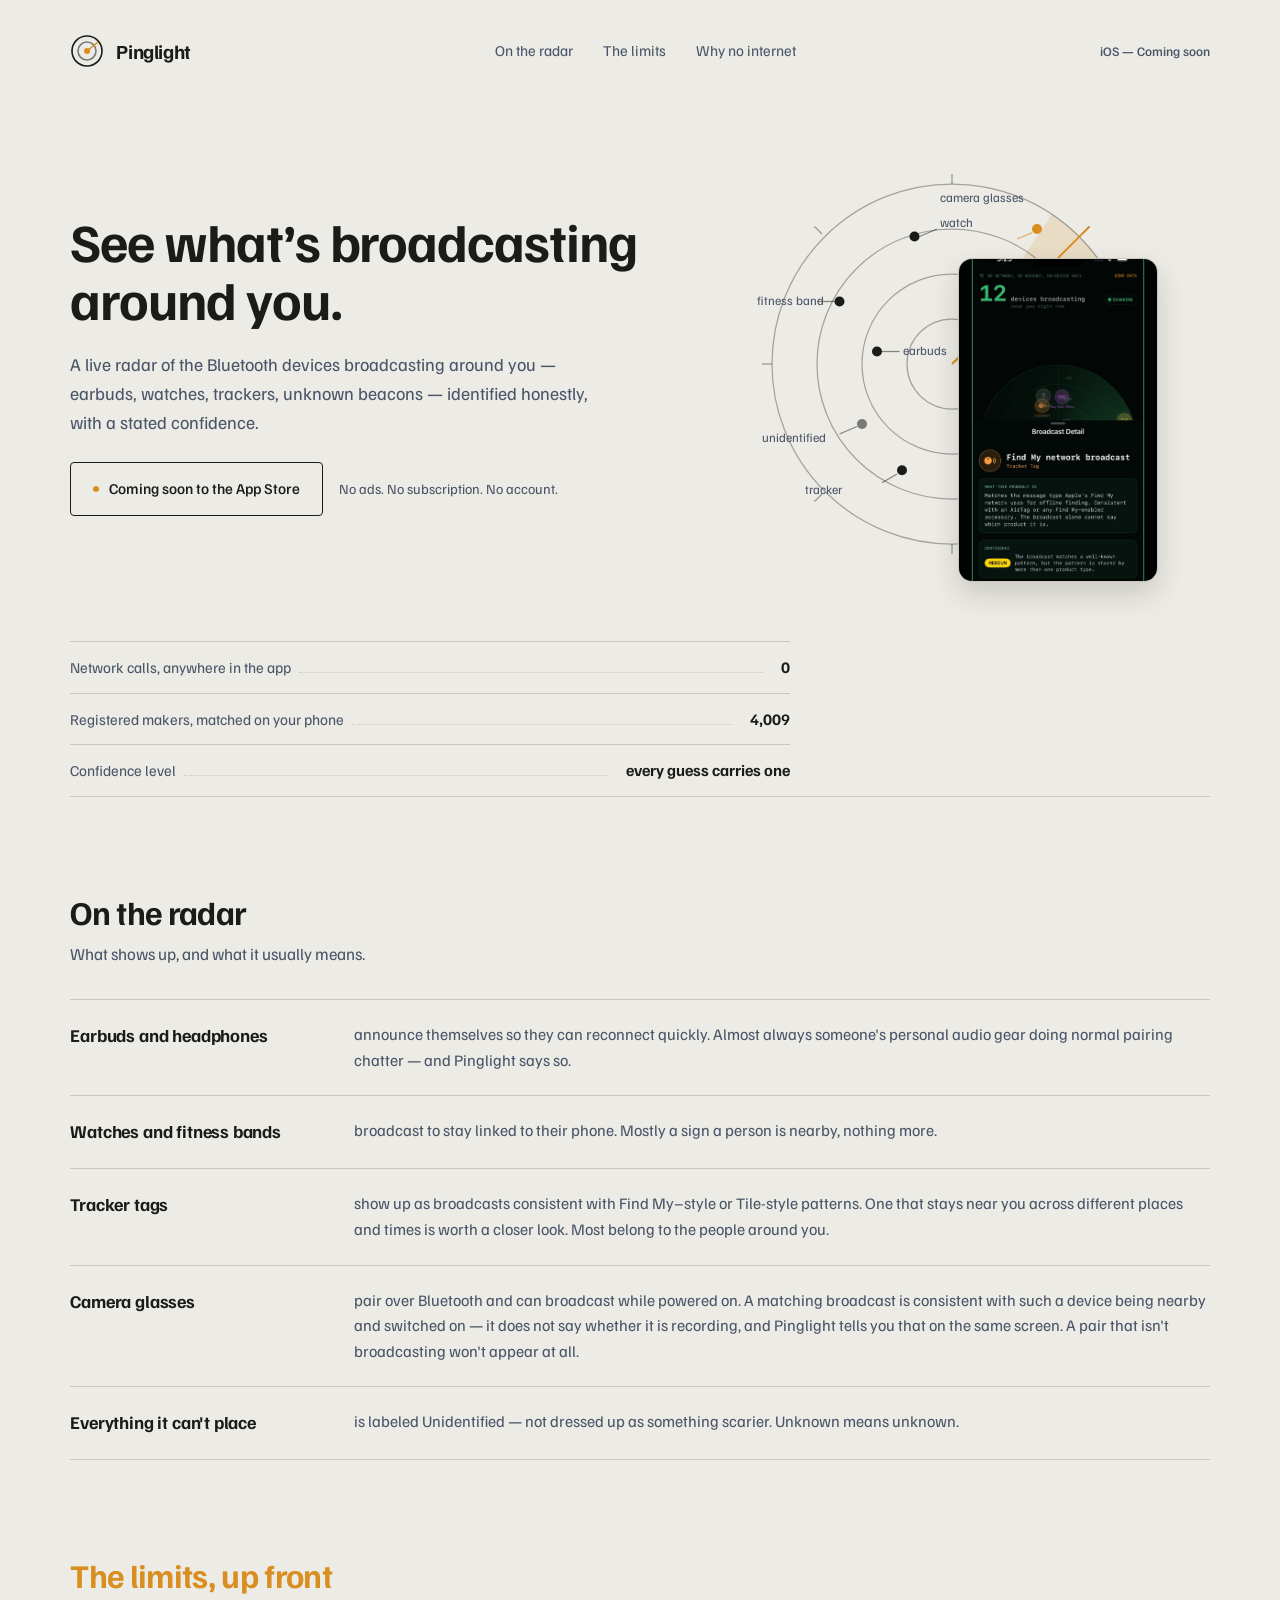
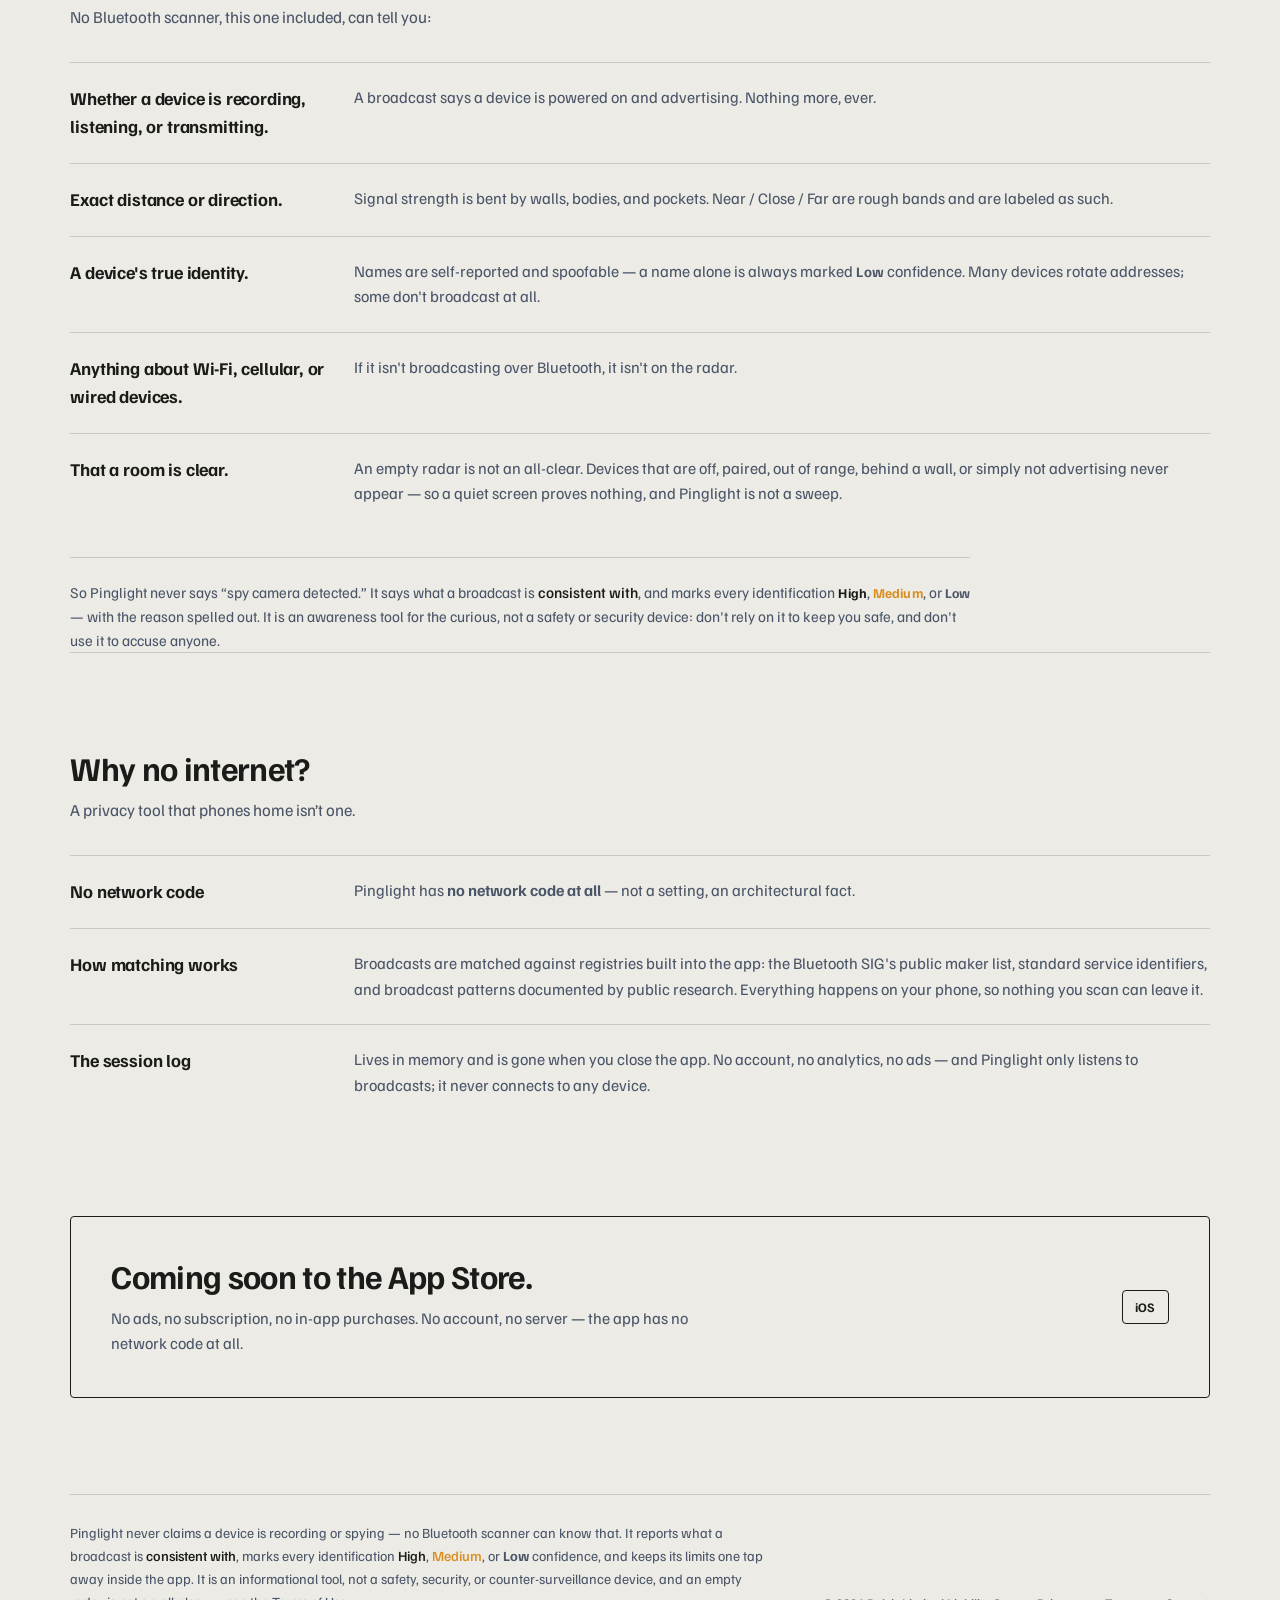
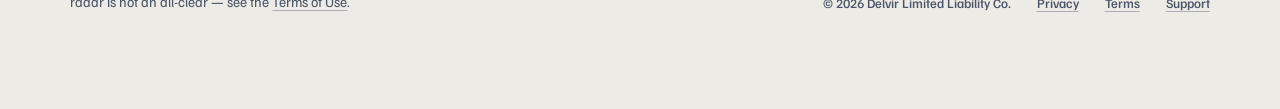
==== commit a6e70517: "Redesign v2: light instrument-sheet theme, Familjen Grotesk, radar scope - Landing page rebuilt to t" ====
--- a/index.html
+++ b/index.html
@@ -9,12 +9,12 @@
 <meta property="og:description" content="A live radar of the Bluetooth devices broadcasting around you, identified honestly, with a stated confidence level. An awareness tool, not a security device. On-device only — the app has no network code at all.">
 <meta property="og:type" content="website">
 <meta property="og:url" content="https://pinglight.app/">
-<meta name="theme-color" content="#030907">
+<meta name="theme-color" content="#ecebe5">
 <link rel="icon" href="/favicon.svg?v=1" type="image/svg+xml">
 <link rel="icon" href="/icon-32.png?v=1" sizes="32x32" type="image/png">
 <link rel="apple-touch-icon" href="/apple-touch-icon.png?v=1" sizes="180x180">
 <link rel="manifest" href="/site.webmanifest">
-<link rel="stylesheet" href="https://fonts.googleapis.com/css2?family=IBM+Plex+Sans:wght@400;500;600&family=IBM+Plex+Mono:wght@400;500&display=swap">
+<link rel="stylesheet" href="https://fonts.googleapis.com/css2?family=Familjen+Grotesk:wght@400;500;700&display=swap">
 <link rel="stylesheet" href="/styles.css">
 <script src="/app.js" defer></script>
 </head>
@@ -37,52 +37,95 @@
       <a href="#the-limits">The limits</a>
       <a href="#why-no-internet">Why no internet</a>
     </nav>
-    <span class="hd-status">iOS &middot; Coming soon</span>
+    <span class="hd-status">iOS — Coming soon</span>
   </header>
 
   <section class="hero">
     <div class="hero-copy">
-      <span class="eyebrow-mono">Bluetooth radar &middot; on-device &middot; no network code</span>
-      <h1>See what&rsquo;s broadcasting <span class="accent">around you</span>.</h1>
+      <h1>See what&rsquo;s broadcasting around you.</h1>
       <p class="hero-lede">A live radar of the Bluetooth devices broadcasting around you &mdash; earbuds, watches, trackers, unknown beacons &mdash; identified honestly, with a stated confidence.</p>
 
       <div class="hero-cta">
         <span class="pill" aria-disabled="true"><span class="dot" aria-hidden="true"></span><span>Coming soon to the App&nbsp;Store</span></span>
         <span class="hero-note">No ads. No subscription. No account.</span>
       </div>
-
-      <div class="stats" aria-label="At a glance">
-        <div class="stat">
-          <div class="stat-n">0</div>
-          <div class="stat-l">network calls, anywhere in the app</div>
-        </div>
-        <div class="stat">
-          <div class="stat-n">4,009</div>
-          <div class="stat-l">registered makers, matched on your phone</div>
-        </div>
-        <div class="stat">
-          <div class="stat-n">Every guess</div>
-          <div class="stat-l">carries a confidence level</div>
-        </div>
-      </div>
     </div>
 
     <div class="hero-device">
-      <div class="phone">
-        <div class="phone-rim">
-          <img class="phone-screen" src="/screens/radar.jpg" width="861" height="1400" decoding="async" fetchpriority="high"
-               alt="The radar screen: devices broadcasting near you, blips on phosphor-green rings labeled Near, Close and Far — a Ray-Ban Meta glasses broadcast, an unknown tracker, and a Broadcast Detail sheet for a Find My network broadcast with a Medium confidence badge and its reason.">
-        </div>
-      </div>
-    </div>
-  </section>
-
-  <section class="desk" id="on-the-radar" aria-labelledby="radar-eyebrow">
-    <div class="eyebrow-row">
-      <h2 class="eyebrow" id="radar-eyebrow">On the radar</h2>
-      <span class="eyebrow-rule" aria-hidden="true"></span>
-    </div>
-    <h3 class="desk-head">What shows up, and what it usually means.</h3>
+      <div class="radar-scope">
+        <svg class="scope-svg" viewBox="0 0 320 320" role="img" aria-label="A radar scope showing device blips around a center point">
+          <path d="M160 160 L240 40 A144 144 0 0 1 299 123 Z" fill="#d98e1f" fill-opacity="0.16" stroke="none"/>
+
+          <circle cx="160" cy="160" r="36" fill="none" stroke="#1b1b19" stroke-opacity="0.35" stroke-width="1"/>
+          <circle cx="160" cy="160" r="72" fill="none" stroke="#1b1b19" stroke-opacity="0.35" stroke-width="1"/>
+          <circle cx="160" cy="160" r="108" fill="none" stroke="#1b1b19" stroke-opacity="0.35" stroke-width="1"/>
+          <circle cx="160" cy="160" r="144" fill="none" stroke="#1b1b19" stroke-opacity="0.35" stroke-width="1"/>
+
+          <g stroke="#1b1b19" stroke-opacity="0.4" stroke-width="1">
+            <line x1="160" y1="16" x2="160" y2="8"/>
+            <line x1="264" y1="56" x2="270" y2="50"/>
+            <line x1="304" y1="160" x2="312" y2="160"/>
+            <line x1="264" y1="264" x2="270" y2="270"/>
+            <line x1="160" y1="304" x2="160" y2="312"/>
+            <line x1="56" y1="264" x2="50" y2="270"/>
+            <line x1="16" y1="160" x2="8" y2="160"/>
+            <line x1="56" y1="56" x2="50" y2="50"/>
+          </g>
+
+          <line x1="160" y1="160" x2="270" y2="50" stroke="#d98e1f" stroke-width="1.5"/>
+
+          <g>
+            <circle cx="100" cy="150" r="4" fill="#1b1b19"/>
+            <line x1="104" y1="150" x2="118" y2="150" stroke="#1b1b19" stroke-opacity="0.5" stroke-width="1"/>
+            <text x="121" y="153" font-size="10" fill="#4a5568">earbuds</text>
+
+            <circle cx="130" cy="58" r="4" fill="#1b1b19"/>
+            <line x1="134" y1="58" x2="148" y2="52" stroke="#1b1b19" stroke-opacity="0.5" stroke-width="1"/>
+            <text x="150" y="50" font-size="10" fill="#4a5568">watch</text>
+
+            <circle cx="120" cy="245" r="4" fill="#1b1b19"/>
+            <line x1="116" y1="248" x2="104" y2="255" stroke="#1b1b19" stroke-opacity="0.5" stroke-width="1"/>
+            <text x="42" y="264" font-size="10" fill="#4a5568">tracker</text>
+
+            <circle cx="228" cy="52" r="4" fill="#d98e1f"/>
+            <line x1="224" y1="55" x2="212" y2="60" stroke="#d98e1f" stroke-opacity="0.7" stroke-width="1"/>
+            <text x="150" y="30" font-size="10" fill="#4a5568">camera glasses</text>
+
+            <circle cx="88" cy="208" r="4" fill="#1b1b19" fill-opacity="0.55"/>
+            <line x1="84" y1="210" x2="70" y2="216" stroke="#1b1b19" stroke-opacity="0.5" stroke-width="1"/>
+            <text x="8" y="222" font-size="10" fill="#4a5568">unidentified</text>
+
+            <circle cx="70" cy="110" r="4" fill="#1b1b19"/>
+            <line x1="66" y1="110" x2="52" y2="110" stroke="#1b1b19" stroke-opacity="0.5" stroke-width="1"/>
+            <text x="4" y="113" font-size="10" fill="#4a5568">fitness band</text>
+          </g>
+        </svg>
+        <img class="radar-phone" src="/screens/radar.jpg" width="861" height="1400" decoding="async" fetchpriority="high"
+             alt="The radar screen: devices broadcasting near you, blips on rings labeled Near, Close and Far — a Ray-Ban Meta glasses broadcast, an unknown tracker, and a Broadcast Detail sheet for a Find My network broadcast with a Medium confidence badge and its reason.">
+      </div>
+    </div>
+  </section>
+
+  <section class="spec" aria-label="At a glance">
+    <dl class="spec-table">
+      <div class="spec-row">
+        <dt>Network calls, anywhere in the app</dt>
+        <dd>0</dd>
+      </div>
+      <div class="spec-row">
+        <dt>Registered makers, matched on your phone</dt>
+        <dd>4,009</dd>
+      </div>
+      <div class="spec-row">
+        <dt>Confidence level</dt>
+        <dd>every guess carries one</dd>
+      </div>
+    </dl>
+  </section>
+
+  <section class="desk" id="on-the-radar" aria-labelledby="radar-head">
+    <h2 class="desk-head" id="radar-head">On the radar</h2>
+    <p class="desk-lede">What shows up, and what it usually means.</p>
 
     <dl class="rows">
       <div class="row">
@@ -108,51 +151,57 @@
     </dl>
   </section>
 
-  <section class="panel" id="the-limits" aria-labelledby="limits-eyebrow">
-    <div class="eyebrow-row">
-      <h2 class="eyebrow eyebrow-amber" id="limits-eyebrow">The limits, up front</h2>
-      <span class="eyebrow-rule" aria-hidden="true"></span>
-    </div>
-    <h3 class="desk-head">No Bluetooth scanner, this one included, can tell you:</h3>
-
-    <div class="limits-grid">
-      <div class="limit">
-        <p class="limit-t">Whether a device is recording, listening, or transmitting.</p>
-        <p class="limit-d">A broadcast says a device is powered on and advertising. Nothing more, ever.</p>
-      </div>
-      <div class="limit">
-        <p class="limit-t">Exact distance or direction.</p>
-        <p class="limit-d">Signal strength is bent by walls, bodies, and pockets. Near / Close / Far are rough bands and are labeled as such.</p>
-      </div>
-      <div class="limit">
-        <p class="limit-t">A device's true identity.</p>
-        <p class="limit-d">Names are self-reported and spoofable &mdash; a name alone is always marked <b class="conf conf-low">Low</b> confidence. Many devices rotate addresses; some don't broadcast at all.</p>
-      </div>
-      <div class="limit">
-        <p class="limit-t">Anything about Wi-Fi, cellular, or wired devices.</p>
-        <p class="limit-d">If it isn't broadcasting over Bluetooth, it isn't on the radar.</p>
-      </div>
-      <div class="limit">
-        <p class="limit-t">That a room is clear.</p>
-        <p class="limit-d">An empty radar is not an all-clear. Devices that are off, paired, out of range, behind a wall, or simply not advertising never appear &mdash; so a quiet screen proves nothing, and Pinglight is not a sweep.</p>
-      </div>
-    </div>
+  <section class="desk" id="the-limits" aria-labelledby="limits-head">
+    <h2 class="desk-head desk-head-amber" id="limits-head">The limits, up front</h2>
+    <p class="desk-lede">No Bluetooth scanner, this one included, can tell you:</p>
+
+    <dl class="rows">
+      <div class="row">
+        <dt>Whether a device is recording, listening, or transmitting.</dt>
+        <dd>A broadcast says a device is powered on and advertising. Nothing more, ever.</dd>
+      </div>
+      <div class="row">
+        <dt>Exact distance or direction.</dt>
+        <dd>Signal strength is bent by walls, bodies, and pockets. Near / Close / Far are rough bands and are labeled as such.</dd>
+      </div>
+      <div class="row">
+        <dt>A device's true identity.</dt>
+        <dd>Names are self-reported and spoofable &mdash; a name alone is always marked <b class="conf conf-low">Low</b> confidence. Many devices rotate addresses; some don't broadcast at all.</dd>
+      </div>
+      <div class="row">
+        <dt>Anything about Wi-Fi, cellular, or wired devices.</dt>
+        <dd>If it isn't broadcasting over Bluetooth, it isn't on the radar.</dd>
+      </div>
+      <div class="row">
+        <dt>That a room is clear.</dt>
+        <dd>An empty radar is not an all-clear. Devices that are off, paired, out of range, behind a wall, or simply not advertising never appear &mdash; so a quiet screen proves nothing, and Pinglight is not a sweep.</dd>
+      </div>
+    </dl>
 
     <p class="desk-note">So Pinglight never says &ldquo;spy camera detected.&rdquo; It says what a broadcast is <em>consistent with</em>, and marks every identification <b class="conf conf-high">High</b>, <b class="conf conf-med">Medium</b>, or <b class="conf conf-low">Low</b> &mdash; with the reason spelled out. It is an awareness tool for the curious, not a safety or security device: don't rely on it to keep you safe, and don't use it to accuse anyone.</p>
   </section>
 
-  <section class="desk" id="why-no-internet" aria-labelledby="net-eyebrow">
-    <div class="eyebrow-row">
-      <h2 class="eyebrow" id="net-eyebrow">Why no internet?</h2>
-      <span class="eyebrow-rule" aria-hidden="true"></span>
-    </div>
-    <h3 class="desk-head">A privacy tool that phones home isn&rsquo;t one.</h3>
-
-    <p class="desk-copy">Pinglight has <b>no network code at all</b> &mdash; not a setting, an architectural fact. Broadcasts are matched against registries built into the app: the Bluetooth SIG's public maker list, standard service identifiers, and broadcast patterns documented by public research. Everything happens on your phone, so nothing you scan can leave it.</p>
-    <p class="desk-copy">The session log lives in memory and is gone when you close the app. No account, no analytics, no ads &mdash; and Pinglight only listens to broadcasts; it never connects to any device.</p>
-  </section>
-
-  <section class="panel panel-cta">
+  <section class="desk" id="why-no-internet" aria-labelledby="net-head">
+    <h2 class="desk-head" id="net-head">Why no internet?</h2>
+    <p class="desk-lede">A privacy tool that phones home isn&rsquo;t one.</p>
+
+    <dl class="rows">
+      <div class="row">
+        <dt>No network code</dt>
+        <dd>Pinglight has <b>no network code at all</b> &mdash; not a setting, an architectural fact.</dd>
+      </div>
+      <div class="row">
+        <dt>How matching works</dt>
+        <dd>Broadcasts are matched against registries built into the app: the Bluetooth SIG's public maker list, standard service identifiers, and broadcast patterns documented by public research. Everything happens on your phone, so nothing you scan can leave it.</dd>
+      </div>
+      <div class="row">
+        <dt>The session log</dt>
+        <dd>Lives in memory and is gone when you close the app. No account, no analytics, no ads &mdash; and Pinglight only listens to broadcasts; it never connects to any device.</dd>
+      </div>
+    </dl>
+  </section>
+
+  <section class="cta-plate">
     <div class="cta-copy">
       <h2 class="desk-head">Coming soon to the App Store.</h2>
       <p class="desk-copy">No ads, no subscription, no in-app purchases. No account, no server &mdash; the app has no network code at all.</p>
@@ -161,7 +210,7 @@
   </section>
 
   <footer class="ft">
-    <p class="ft-neutral">Pinglight never claims a device is recording or spying &mdash; no Bluetooth scanner can know that. It reports what a broadcast is <span class="phosphor">consistent with</span>, marks every identification <span class="phosphor">High</span>, <span class="amber">Medium</span>, or <span class="violet">Low</span> confidence, and keeps its limits one tap away inside the app. It is an informational tool, not a safety, security, or counter-surveillance device, and an empty radar is not an all-clear &mdash; see the <a href="/terms">Terms of Use</a>.</p>
+    <p class="ft-neutral">Pinglight never claims a device is recording or spying &mdash; no Bluetooth scanner can know that. It reports what a broadcast is <span class="ink-em">consistent with</span>, marks every identification <span class="ink-em">High</span>, <span class="amber-em">Medium</span>, or <span class="slate-em">Low</span> confidence, and keeps its limits one tap away inside the app. It is an informational tool, not a safety, security, or counter-surveillance device, and an empty radar is not an all-clear &mdash; see the <a href="/terms">Terms of Use</a>.</p>
     <div class="ft-meta">
       <span>&copy; 2026 Delvir Limited Liability Co.</span>
       <a href="/privacy">Privacy</a>
--- a/styles.css
+++ b/styles.css
@@ -1,47 +1,33 @@
 /* Pinglight — marketing site.
 
-   Type: IBM Plex Sans for all prose and headings, IBM Plex Mono only for
-   numbers and 11px uppercase labels (house style, redesign/home). Loaded via
-   Google Fonts; the CSP allows fonts.googleapis.com / fonts.gstatic.com in
-   addition to 'self'.
+   Type: Familjen Grotesk for everything (display 700, tracking -0.02em;
+   body 400/500). Loaded via Google Fonts; the CSP allows fonts.googleapis.com
+   / fonts.gstatic.com in addition to 'self'.
+
+   Inspiration: a 1970s instrument data sheet plus a radar scope. Light
+   theme throughout.
 
    Two sections:
-     1. LANDING PAGE (body.lp) — the dark phosphor-radar artboard.
-     2. LEGAL PAGES (body.legal) — privacy.html / terms.html, same palette,
-        quieter chrome.
-
-   Palette = the app's PinglightTheme (RootView.swift), converted to sRGB hex:
-     background #030907   panel #07130F   phosphor #4DFF99   dim #598C73
-     grid = phosphor at 16%
-   Category accents (Models.swift): amber #FF9E40 (tracker), violet #D973F2
-   (glasses), yellow #F2D959 (beacon), blue #66BFF2 (wearable). */
+     1. LANDING PAGE (body.lp) — the light instrument-sheet artboard.
+     2. LEGAL PAGES (body.legal) — same palette, quieter chrome.
+
+   Palette:
+     paper #ecebe5   ink #1b1b19   rule #c9c7bf   amber #d98e1f
+     slate #4a5568 (secondary text) */
 
 :root {
-  --sans: "IBM Plex Sans", "Helvetica Neue", Arial, sans-serif;
-  --mono: "IBM Plex Mono", ui-monospace, "SF Mono", SFMono-Regular, Menlo,
-          Consolas, "Liberation Mono", "Courier New", monospace;
-
-  --ground: #030907;
-  --panel: #07130f;
-  --line: #163a2a;
-  --phosphor: #4dff99;
-  --dim: #598c73;
-  --amber: #ff9e40;
-  --violet: #d973f2;
-
-  --text: #dcf2e6;
-  --body-muted: #9fc0af;
-  --hero-muted: #9fc0af;
-  --label: #6f9482;
-  --label-dim: #5d8070;
-  --label-dimmer: #4e6d5f;
-  --list-num: #3f5c4f;
-
-  --hair-24: rgba(77, 255, 153, 0.10);  /* list row borders */
-  --hair-soft: rgba(77, 255, 153, 0.13); /* eyebrow rule, footer rule */
-  --hair: rgba(77, 255, 153, 0.18);      /* stat rules, price-card border */
-
-  color-scheme: dark;
+  --display: "Familjen Grotesk", "Helvetica Neue", Arial, sans-serif;
+
+  --paper: #ecebe5;
+  --ink: #1b1b19;
+  --rule: #c9c7bf;
+  --amber: #d98e1f;
+  --slate: #4a5568;
+
+  --slate-soft: rgba(74, 85, 104, 0.7);
+  --rule-soft: rgba(201, 199, 191, 0.7);
+
+  color-scheme: light;
 }
 
 * {
@@ -54,9 +40,9 @@
 
 body {
   margin: 0;
-  background: var(--ground);
-  color: var(--text);
-  font-family: var(--sans);
+  background: var(--paper);
+  color: var(--ink);
+  font-family: var(--display);
   font-weight: 400;
   line-height: 1.55;
   -webkit-font-smoothing: antialiased;
@@ -67,28 +53,23 @@
 }
 
 a {
-  color: var(--phosphor);
-  text-decoration-color: rgba(77, 255, 153, 0.4);
+  color: var(--ink);
+  text-decoration-color: rgba(27, 27, 25, 0.35);
   text-underline-offset: 3px;
 }
 
 a:hover {
-  color: var(--text);
+  color: var(--amber);
   text-decoration-color: currentColor;
 }
 
 :focus-visible {
-  outline: 2px solid var(--phosphor);
+  outline: 2px solid var(--amber);
   outline-offset: 3px;
 }
 
 /* ==================================================================
    LANDING PAGE (index.html, body.lp)
-
-   A single reading column, redesigned per the House Style spec
-   (redesign/home): header, a two-column hero (copy + radar screenshot),
-   three stats, then reading sections stacked in document order — no sticky
-   rail, no scroll-driven animation.
    ================================================================== */
 
 body.lp {
@@ -96,12 +77,12 @@
 }
 
 body.lp a {
-  color: var(--body-muted);
-  text-decoration-color: rgba(159, 192, 175, 0.4);
+  color: var(--slate);
+  text-decoration-color: rgba(74, 85, 104, 0.4);
 }
 
 body.lp a:hover {
-  color: var(--phosphor);
+  color: var(--amber);
   text-decoration-color: currentColor;
 }
 
@@ -109,17 +90,6 @@
   max-width: 1280px;
   margin: 0 auto;
   padding: 34px clamp(20px, 5.5vw, 80px) 96px;
-}
-
-/* Mono is reserved for numbers and 11px uppercase labels — never prose. */
-.mono,
-.hd-status,
-.eyebrow,
-.eyebrow-mono,
-.stat-n,
-.stat-l,
-.cta-os {
-  font-family: var(--mono);
 }
 
 /* ---------- header ---------- */
@@ -143,22 +113,20 @@
   height: 34px;
   flex: none;
   display: block;
-  stroke: var(--phosphor);
-}
-
-.mark-ring { stroke: var(--phosphor); }
-.mark-ring--in { stroke: var(--phosphor); opacity: 0.6; }
-.mark-hair { stroke: rgba(77, 255, 153, 0.18); }
-.mark-sweep { fill: none; stroke: var(--phosphor); }
-.mark-blip { fill: var(--phosphor); }
+}
+
+.mark-ring { stroke: var(--ink); }
+.mark-ring--in { stroke: var(--ink); opacity: 0.55; }
+.mark-sweep { fill: none; stroke: var(--amber); }
+.mark-blip { fill: var(--amber); }
 
 .wordmark {
-  font-family: var(--sans);
+  font-family: var(--display);
   font-size: 20px;
-  font-weight: 600;
-  letter-spacing: -0.01em;
+  font-weight: 700;
+  letter-spacing: -0.02em;
   line-height: 1.1;
-  color: var(--text);
+  color: var(--ink);
 }
 
 .hd-nav {
@@ -166,24 +134,22 @@
   align-items: center;
   gap: 30px;
   font-size: 15px;
-  color: var(--body-muted);
+  color: var(--slate);
 }
 
 .hd-nav a {
-  color: var(--body-muted);
+  color: var(--slate);
   text-decoration: none;
 }
 
 .hd-nav a:hover {
-  color: var(--phosphor);
+  color: var(--amber);
 }
 
 .hd-status {
-  font-weight: 400;
-  font-size: 11px;
-  letter-spacing: 0.14em;
-  text-transform: uppercase;
-  color: var(--label-dim);
+  font-weight: 500;
+  font-size: 13px;
+  color: var(--slate);
   white-space: nowrap;
 }
 
@@ -191,8 +157,8 @@
 
 .hero {
   display: grid;
-  grid-template-columns: 1.1fr 0.9fr;
-  gap: 60px;
+  grid-template-columns: 1.05fr 0.95fr;
+  gap: 56px;
   align-items: center;
   padding-top: clamp(52px, 7.5vw, 96px);
 }
@@ -200,38 +166,26 @@
 .hero-copy {
   display: flex;
   flex-direction: column;
-  gap: 26px;
+  gap: 22px;
   min-width: 0;
 }
 
-.eyebrow-mono {
-  font-size: 11px;
-  font-weight: 400;
-  letter-spacing: 0.14em;
-  text-transform: uppercase;
-  color: var(--phosphor);
-}
-
 .hero h1 {
   margin: 0;
-  font-family: var(--sans);
-  font-weight: 500;
-  font-size: clamp(32px, 4.2vw, 62px);
-  line-height: 1.06;
-  letter-spacing: -0.025em;
+  font-family: var(--display);
+  font-weight: 700;
+  font-size: clamp(32px, 4.2vw, 60px);
+  line-height: 1.08;
+  letter-spacing: -0.02em;
   text-wrap: pretty;
-  color: var(--text);
-}
-
-.hero h1 .accent {
-  color: var(--phosphor);
+  color: var(--ink);
 }
 
 .hero-lede {
   margin: 0;
   font-size: clamp(16px, 1.4vw, 19px);
   line-height: 1.6;
-  color: var(--body-muted);
+  color: var(--slate);
   max-width: 540px;
   text-wrap: pretty;
 }
@@ -252,10 +206,10 @@
   justify-content: center;
   gap: 10px;
   padding: 14px 22px;
-  border: 1px solid var(--line);
-  border-radius: 12px;
-  color: var(--text);
-  font-family: var(--sans);
+  border: 1.5px solid var(--ink);
+  border-radius: 4px;
+  color: var(--ink);
+  font-family: var(--display);
   font-weight: 500;
   font-size: 15px;
 }
@@ -266,56 +220,22 @@
   height: 6px;
   flex: none;
   border-radius: 50%;
-  background: var(--phosphor);
+  background: var(--amber);
   animation: pl-pulse 2.4s ease-in-out infinite;
 }
 
 @keyframes pl-pulse {
   0%, 100% { opacity: 1; }
-  50% { opacity: 0.25; }
+  50% { opacity: 0.3; }
 }
 
 .hero-note {
-  font-family: var(--sans);
+  font-family: var(--display);
   font-size: 14px;
-  color: var(--body-muted);
-}
-
-/* ---------- three stat blocks ---------- */
-
-.stats {
-  display: grid;
-  grid-template-columns: repeat(3, minmax(0, 1fr));
-  gap: 24px;
-  margin-top: 18px;
-  max-width: 640px;
-}
-
-.stat {
-  display: flex;
-  flex-direction: column;
-  gap: 6px;
-  padding-top: 14px;
-  border-top: 1px solid var(--line);
-}
-
-.stat-n {
-  font-size: clamp(20px, 2vw, 26px);
-  font-weight: 400;
-  line-height: 1;
-  color: var(--phosphor);
-}
-
-.stat-l {
-  font-weight: 400;
-  font-size: 11px;
-  letter-spacing: 0.14em;
-  text-transform: uppercase;
-  color: var(--label-dim);
-  line-height: 1.4;
-}
-
-/* ---------- hero device: the radar screenshot ---------- */
+  color: var(--slate);
+}
+
+/* ---------- hero device: the radar scope ---------- */
 
 .hero-device {
   position: relative;
@@ -323,93 +243,110 @@
   justify-content: center;
 }
 
-.phone {
+.radar-scope {
   position: relative;
-  width: min(310px, 100%);
-  border-radius: 40px;
-  padding: 10px;
-  background: #0b1a13;
-  border: 1px solid var(--line);
-  box-shadow:
-    0 40px 90px rgba(0, 0, 0, 0.6),
-    0 0 80px rgba(77, 255, 153, 0.08);
-}
-
-.phone-rim {
+  width: min(400px, 100%);
+}
+
+.scope-svg {
   display: block;
   width: 100%;
   height: auto;
-  border-radius: 32px;
-  overflow: hidden;
-}
-
-.phone-screen {
+}
+
+.radar-phone {
+  position: absolute;
+  right: -6px;
+  bottom: -18px;
+  width: 200px;
+  height: auto;
   display: block;
-  width: 100%;
-  height: auto;
+  border: 1px solid var(--rule);
+  border-radius: 14px;
+  background: var(--paper);
+  box-shadow: 0 12px 28px rgba(27, 27, 25, 0.16);
+}
+
+/* ---------- spec table (facts, dotted leaders) ---------- */
+
+.spec {
+  padding-top: clamp(56px, 6vw, 80px);
+}
+
+.spec-table {
+  margin: 0;
+  max-width: 720px;
+}
+
+.spec-row {
+  display: flex;
+  align-items: baseline;
+  gap: 10px;
+  padding: 13px 0;
+  border-top: 1px solid var(--rule);
+}
+
+.spec-row dt {
+  margin: 0;
+  display: flex;
+  align-items: baseline;
+  flex: 1;
+  min-width: 0;
+  font-weight: 400;
+  font-size: 15px;
+  color: var(--slate);
+  white-space: nowrap;
+}
+
+.spec-row dt::after {
+  content: "";
+  flex: 1;
+  margin: 0 8px 3px;
+  border-bottom: 1px dotted var(--rule);
+}
+
+.spec-row dd {
+  margin: 0;
+  flex: none;
+  font-weight: 700;
+  font-size: 16px;
+  color: var(--ink);
+  font-variant-numeric: tabular-nums;
+  text-align: right;
 }
 
 /* ---------- reading sections ---------- */
 
 .desk {
-  padding-top: clamp(72px, 8vw, 112px);
+  padding-top: clamp(64px, 7.5vw, 100px);
   max-width: 1280px;
-}
-
-.panel {
-  margin-top: clamp(72px, 8vw, 112px);
-  padding: 48px;
-  background: var(--panel);
-  border: 1px solid var(--line);
-  border-radius: 20px;
-  display: flex;
-  flex-direction: column;
-  gap: 28px;
-}
-
-.eyebrow-row {
-  display: flex;
-  align-items: center;
-  gap: 14px;
-}
-
-.eyebrow {
-  margin: 0;
-  font-weight: 400;
-  font-size: 11px;
-  line-height: 1.2;
-  letter-spacing: 0.14em;
-  text-transform: uppercase;
-  color: var(--phosphor);
-}
-
-.eyebrow-amber {
+  border-top: 1px solid var(--rule);
+}
+
+.desk-head {
+  margin: 0;
+  font-family: var(--display);
+  font-weight: 700;
+  font-size: clamp(24px, 2.6vw, 36px);
+  line-height: 1.15;
+  letter-spacing: -0.02em;
+  color: var(--ink);
+  text-wrap: pretty;
+}
+
+.desk-head-amber {
   color: var(--amber);
 }
 
-.eyebrow-rule {
-  flex: 1;
-  height: 1px;
-  background: var(--hair-soft);
-}
-
-.desk-head {
-  margin: 14px 0 0;
-  font-family: var(--sans);
-  font-weight: 500;
-  font-size: clamp(24px, 2.6vw, 38px);
-  line-height: 1.12;
-  letter-spacing: -0.02em;
-  color: var(--text);
+.desk-lede {
+  margin: 10px 0 0;
+  font-size: clamp(16px, 1.3vw, 18px);
+  color: var(--slate);
+  max-width: 700px;
   text-wrap: pretty;
 }
 
-.panel .desk-head,
-.panel .eyebrow-row {
-  margin: 0;
-}
-
-/* --- "On the radar" definition-list rows --- */
+/* --- field-guide rows: term left (700), explanation right --- */
 
 .rows {
   margin: 32px 0 0;
@@ -419,105 +356,79 @@
 
 .row {
   display: grid;
-  grid-template-columns: 240px minmax(0, 1fr);
+  grid-template-columns: 260px minmax(0, 1fr);
   gap: 24px;
   padding: 22px 0;
-  border-top: 1px solid var(--line);
+  border-top: 1px solid var(--rule);
 }
 
 .row dt {
   margin: 0;
-  font-weight: 500;
-  font-size: 19px;
-  color: var(--text);
+  font-weight: 700;
+  font-size: 18px;
+  letter-spacing: -0.01em;
+  color: var(--ink);
 }
 
 .row dd {
   margin: 0;
   font-size: 16px;
   line-height: 1.6;
-  color: var(--body-muted);
+  color: var(--slate);
   text-wrap: pretty;
 }
 
-/* --- "The limits, up front" grid --- */
-
-.limits-grid {
-  display: grid;
-  grid-template-columns: repeat(2, minmax(0, 1fr));
-  gap: 20px 40px;
-}
-
-.limit {
-  display: flex;
-  flex-direction: column;
-  gap: 6px;
-  padding: 18px 0;
-  border-top: 1px solid var(--line);
-}
-
-.limit-t {
-  margin: 0;
-  font-weight: 500;
-  font-size: 18px;
-  color: var(--text);
-}
-
-.limit-d {
-  margin: 0;
-  font-size: 15px;
-  line-height: 1.55;
-  color: var(--body-muted);
-}
-
 .desk-note {
-  margin: 0;
+  margin: 28px 0 0;
+  padding-top: 22px;
+  border-top: 1px solid var(--rule);
   font-size: 15px;
   line-height: 1.6;
-  color: var(--label-dim);
+  color: var(--slate);
   max-width: 900px;
   text-wrap: pretty;
 }
 
 .desk-note em {
   font-style: normal;
-  color: var(--text);
-}
-
-/* Confidence chips, colored like the app's badges. */
+  color: var(--ink);
+  font-weight: 500;
+}
+
+/* Confidence labels, plain text, no chips. */
 .conf {
-  font-weight: 500;
-  letter-spacing: 0.02em;
-  text-transform: uppercase;
-  font-size: 0.86em;
-  font-family: var(--sans);
-}
-
-.conf-high { color: var(--phosphor); }
+  font-weight: 700;
+  letter-spacing: 0.01em;
+  font-size: 0.9em;
+  font-family: var(--display);
+}
+
+.conf-high { color: var(--ink); }
 .conf-med  { color: var(--amber); }
-.conf-low  { color: var(--violet); }
+.conf-low  { color: var(--slate); }
 
 .desk-copy {
   margin: 16px 0 0;
   font-size: 16px;
   line-height: 1.6;
-  color: var(--body-muted);
+  color: var(--slate);
   max-width: 560px;
   text-wrap: pretty;
 }
 
-.desk-copy:first-of-type {
-  margin-top: 32px;
-}
-
 .desk-copy b {
-  color: var(--text);
-  font-weight: 500;
-}
-
-/* --- closing "Coming soon" panel --- */
-
-.panel-cta {
+  color: var(--ink);
+  font-weight: 700;
+}
+
+/* --- closing "Coming soon" plate --- */
+
+.cta-plate {
+  margin-top: clamp(64px, 7.5vw, 100px);
+  padding: 40px;
+  border: 1.5px solid var(--ink);
+  border-radius: 4px;
+  display: flex;
   flex-direction: row;
   align-items: center;
   justify-content: space-between;
@@ -536,11 +447,14 @@
 }
 
 .cta-os {
-  font-size: 11px;
-  font-weight: 400;
-  letter-spacing: 0.14em;
-  text-transform: uppercase;
-  color: var(--phosphor);
+  flex: none;
+  padding: 6px 12px;
+  border: 1.5px solid var(--ink);
+  border-radius: 4px;
+  font-weight: 700;
+  font-size: 13px;
+  letter-spacing: 0.02em;
+  color: var(--ink);
   white-space: nowrap;
 }
 
@@ -549,7 +463,7 @@
 .ft {
   margin-top: clamp(56px, 7.5vw, 96px);
   padding-top: 26px;
-  border-top: 1px solid var(--hair-soft);
+  border-top: 1px solid var(--rule);
   display: flex;
   align-items: flex-end;
   justify-content: space-between;
@@ -561,24 +475,22 @@
   max-width: 720px;
   font-size: 14px;
   line-height: 1.65;
-  color: var(--label-dim);
+  color: var(--slate);
   text-wrap: pretty;
 }
 
-.ft-neutral .phosphor { color: var(--phosphor); }
-.ft-neutral .amber { color: var(--amber); }
-.ft-neutral .violet { color: var(--violet); }
+.ft-neutral .ink-em { color: var(--ink); font-weight: 500; }
+.ft-neutral .amber-em { color: var(--amber); font-weight: 500; }
+.ft-neutral .slate-em { color: var(--slate); font-weight: 700; }
 
 .ft-meta {
   display: flex;
   align-items: center;
   gap: 26px;
-  font-family: var(--mono);
-  font-weight: 400;
-  font-size: 11px;
-  letter-spacing: 0.14em;
-  text-transform: uppercase;
-  color: var(--label-dimmer);
+  font-family: var(--display);
+  font-weight: 500;
+  font-size: 13px;
+  color: var(--slate);
   white-space: nowrap;
 }
 
@@ -589,23 +501,27 @@
 }
 
 /* ---------- narrow screens ------------------------------------------------
-   One honest column below 900px: hero copy stacks above the phone, and the
-   two reading grids (device rows, limits) collapse to one column below
-   640px. Nothing is pinned and nothing hijacks a gesture. */
+   One honest column below 900px: hero copy stacks above the scope, and the
+   field-guide rows collapse to one column below 640px. Nothing is pinned
+   and nothing hijacks a gesture. */
 
 @media (max-width: 899px) {
   .hero {
     grid-template-columns: minmax(0, 1fr);
-    gap: 40px;
+    gap: 36px;
   }
 
   .hero-device {
     order: -1;
   }
 
-  .phone {
-    width: min(240px, 62vw);
+  .radar-scope {
+    width: min(320px, 78vw);
     margin: 0 auto;
+  }
+
+  .radar-phone {
+    width: 150px;
   }
 
   .row {
@@ -613,11 +529,7 @@
     gap: 6px;
   }
 
-  .limits-grid {
-    grid-template-columns: minmax(0, 1fr);
-  }
-
-  .panel-cta {
+  .cta-plate {
     flex-direction: column;
     align-items: flex-start;
     gap: 20px;
@@ -629,17 +541,16 @@
     display: none;
   }
 
-  .panel {
-    padding: 28px 22px;
-  }
-
-  .stats {
-    gap: 12px;
-    max-width: none;
-  }
-
-  .stat {
-    padding-top: 12px;
+  .cta-plate {
+    padding: 26px 22px;
+  }
+
+  .spec-row {
+    flex-wrap: wrap;
+  }
+
+  .spec-row dt {
+    white-space: normal;
   }
 
   .ft {
@@ -670,7 +581,7 @@
 
   .wordmark { font-size: 17px; }
 
-  .hd-status { font-size: 11px; }
+  .hd-status { font-size: 12px; }
 }
 
 /* ==================================================================
@@ -684,7 +595,7 @@
 }
 
 .site-header {
-  border-bottom: 1px solid var(--hair-soft);
+  border-bottom: 1px solid var(--rule);
 }
 
 .site-header .wrap {
@@ -705,7 +616,7 @@
 }
 
 body.legal .brand {
-  color: var(--text);
+  color: var(--ink);
 }
 
 .brand .seal {
@@ -715,25 +626,26 @@
 }
 
 .brand-name {
+  font-family: var(--display);
   font-weight: 700;
   font-size: 1.05rem;
-  letter-spacing: 0.01em;
+  letter-spacing: -0.01em;
 }
 
 .site-nav a {
-  color: var(--body-muted);
+  color: var(--slate);
   text-decoration: none;
   font-size: 0.9rem;
   margin-left: 1.25rem;
 }
 
 .site-nav a:hover {
-  color: var(--phosphor);
+  color: var(--amber);
   text-decoration: underline;
 }
 
 .site-footer {
-  border-top: 1px solid var(--hair-soft);
+  border-top: 1px solid var(--rule);
   padding: 2rem 0 3rem;
 }
 
@@ -745,11 +657,11 @@
   align-items: center;
   justify-content: space-between;
   font-size: 0.85rem;
-  color: var(--label-dim);
+  color: var(--slate);
 }
 
 .site-footer nav a {
-  color: var(--label-dim);
+  color: var(--slate);
   text-decoration: none;
   margin-right: 1.1rem;
 }
@@ -759,7 +671,7 @@
 }
 
 .site-footer nav a:hover {
-  color: var(--phosphor);
+  color: var(--amber);
   text-decoration: underline;
 }
 
@@ -768,27 +680,32 @@
 }
 
 .legal h1 {
+  font-family: var(--display);
+  font-weight: 700;
   font-size: 1.9rem;
   line-height: 1.2;
   margin: 0 0 0.25rem;
-  color: var(--phosphor);
+  letter-spacing: -0.02em;
+  color: var(--ink);
 }
 
 .legal .effective {
-  color: var(--label);
+  color: var(--slate);
   font-size: 0.9rem;
   margin-bottom: 2rem;
 }
 
 .legal h2 {
+  font-family: var(--display);
+  font-weight: 700;
   font-size: 1.1rem;
   line-height: 1.3;
   margin: 2rem 0 0.5rem;
-  color: var(--text);
+  color: var(--ink);
 }
 
 .legal p, .legal li {
-  color: var(--body-muted);
+  color: var(--slate);
   font-size: 0.95rem;
 }
 
@@ -797,16 +714,16 @@
 }
 
 .legal .notice {
-  border: 1px solid var(--hair);
+  border: 1px solid var(--rule);
   border-left: 3px solid var(--amber);
   padding: 0.75rem 1rem;
-  background: var(--panel);
+  background: rgba(201, 199, 191, 0.18);
   border-radius: 0 6px 6px 0;
   font-size: 0.88rem;
-  color: var(--label);
+  color: var(--slate);
   margin-bottom: 2rem;
 }
 
 .legal strong {
-  color: var(--text);
-}
+  color: var(--ink);
+}
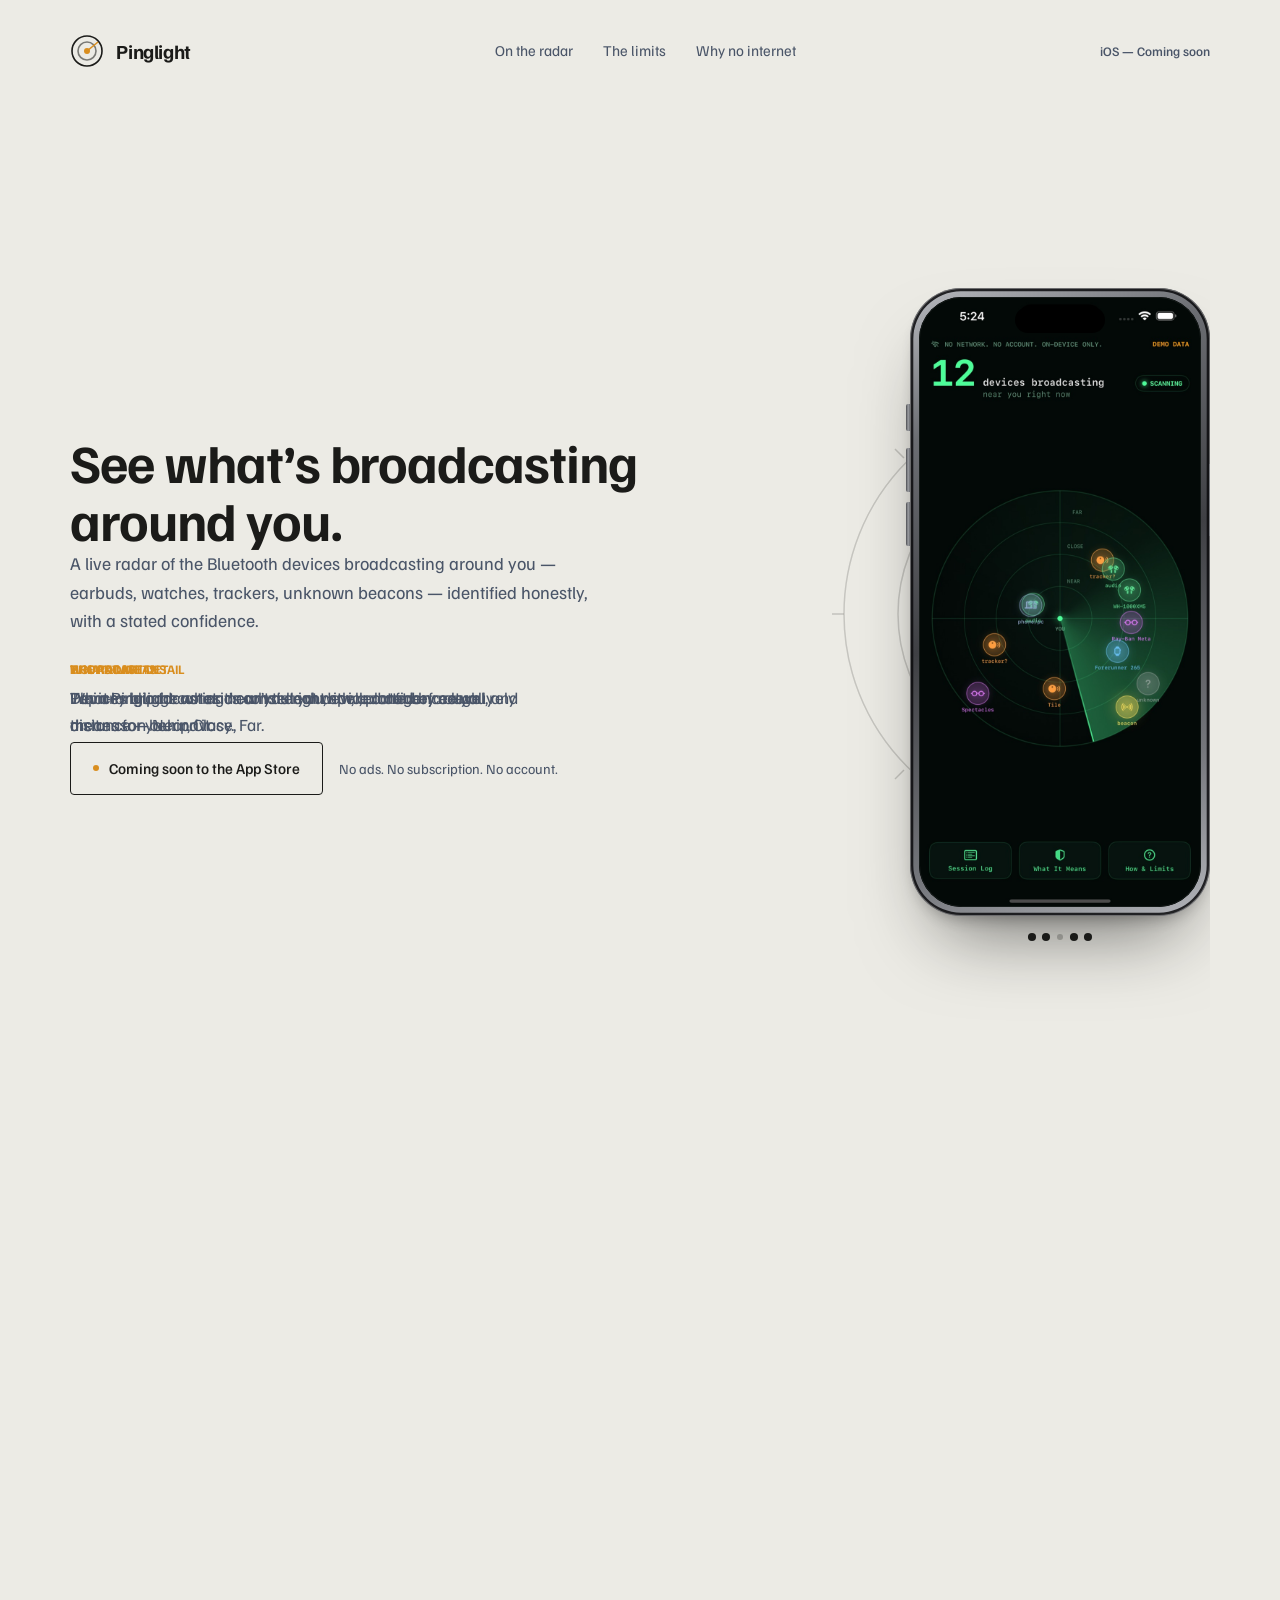
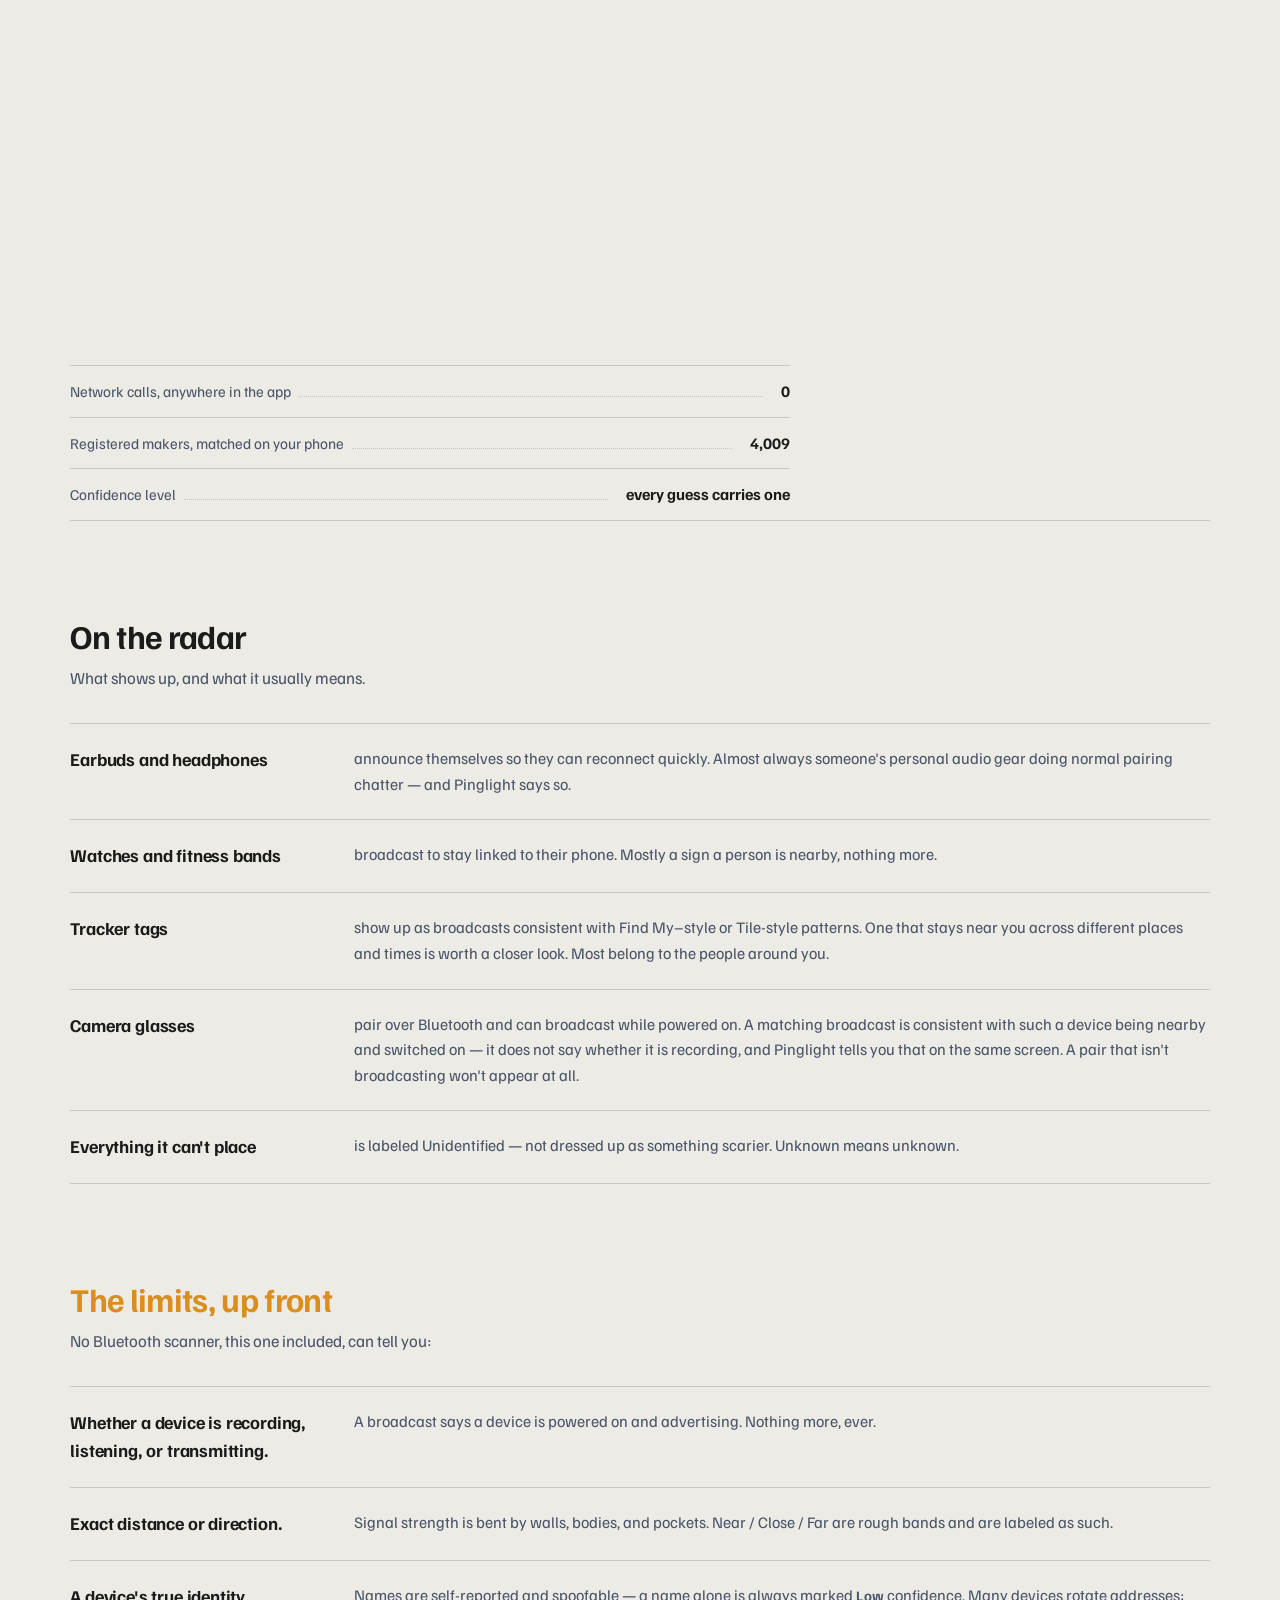
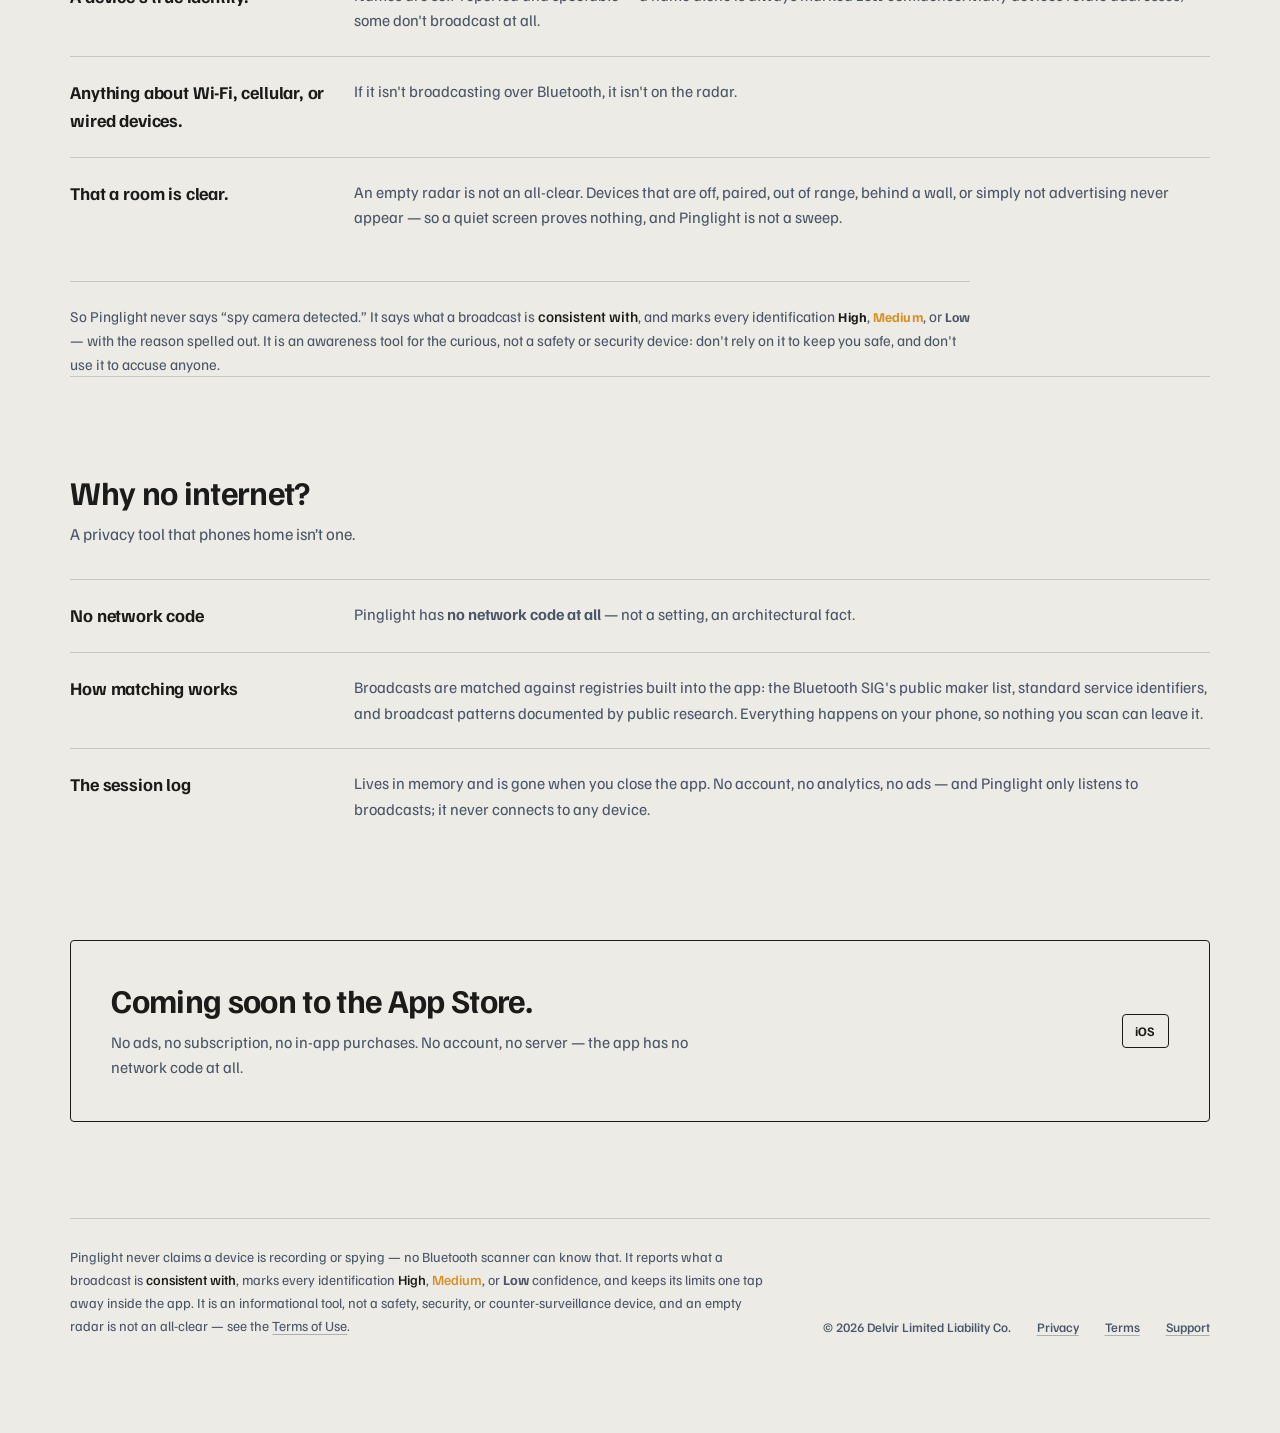
==== commit e8339580: "Integrate scroll-driven iPhone hero Replaces the static hero (headline/lede/CTA + SVG radar scope wi" ====
--- a/index.html
+++ b/index.html
@@ -16,6 +16,7 @@
 <link rel="manifest" href="/site.webmanifest">
 <link rel="stylesheet" href="https://fonts.googleapis.com/css2?family=Familjen+Grotesk:wght@400;500;700&display=swap">
 <link rel="stylesheet" href="/styles.css">
+<link rel="stylesheet" href="/phone.css">
 <script src="/app.js" defer></script>
 </head>
 <body class="lp">
@@ -40,28 +41,36 @@
     <span class="hd-status">iOS — Coming soon</span>
   </header>
 
-  <section class="hero">
-    <div class="hero-copy">
-      <h1>See what&rsquo;s broadcasting around you.</h1>
-      <p class="hero-lede">A live radar of the Bluetooth devices broadcasting around you &mdash; earbuds, watches, trackers, unknown beacons &mdash; identified honestly, with a stated confidence.</p>
-
-      <div class="hero-cta">
-        <span class="pill" aria-disabled="true"><span class="dot" aria-hidden="true"></span><span>Coming soon to the App&nbsp;Store</span></span>
-        <span class="hero-note">No ads. No subscription. No account.</span>
-      </div>
-    </div>
-
-    <div class="hero-device">
-      <div class="radar-scope">
-        <svg class="scope-svg" viewBox="0 0 320 320" role="img" aria-label="A radar scope showing device blips around a center point">
-          <path d="M160 160 L240 40 A144 144 0 0 1 299 123 Z" fill="#d98e1f" fill-opacity="0.16" stroke="none"/>
-
-          <circle cx="160" cy="160" r="36" fill="none" stroke="#1b1b19" stroke-opacity="0.35" stroke-width="1"/>
-          <circle cx="160" cy="160" r="72" fill="none" stroke="#1b1b19" stroke-opacity="0.35" stroke-width="1"/>
-          <circle cx="160" cy="160" r="108" fill="none" stroke="#1b1b19" stroke-opacity="0.35" stroke-width="1"/>
-          <circle cx="160" cy="160" r="144" fill="none" stroke="#1b1b19" stroke-opacity="0.35" stroke-width="1"/>
-
-          <g stroke="#1b1b19" stroke-opacity="0.4" stroke-width="1">
+  <section class="ph-track" data-ph-track>
+    <div class="ph-sticky">
+      <div class="ph-head">
+        <h1>See what&rsquo;s broadcasting around you.</h1>
+        <p class="hero-lede ph-lede">A live radar of the Bluetooth devices broadcasting around you &mdash; earbuds, watches, trackers, unknown beacons &mdash; identified honestly, with a stated confidence.</p>
+      </div>
+
+      <div class="ph-copy">
+        <ol class="ph-caps">
+          <li class="ph-cap" data-ph-cap><b>The radar</b><span>Devices broadcasting near you right now, plotted by rough distance &mdash; Near, Close, Far.</span></li>
+          <li class="ph-cap" data-ph-cap><b>Broadcast detail</b><span>Tap any blip for what it&rsquo;s consistent with, a confidence level, and the reason behind it.</span></li>
+          <li class="ph-cap" data-ph-cap><b>Session log</b><span>Every broadcast that started nearby, timestamped &mdash; gone the moment you close the app.</span></li>
+          <li class="ph-cap" data-ph-cap><b>What it means</b><span>Plain-language notes on what each device category actually means for your privacy.</span></li>
+          <li class="ph-cap" data-ph-cap><b>How &amp; limits</b><span>What Pinglight can and can&rsquo;t tell you, spelled out before you rely on it.</span></li>
+        </ol>
+
+        <div class="hero-cta">
+          <span class="pill" aria-disabled="true"><span class="dot" aria-hidden="true"></span><span>Coming soon to the App&nbsp;Store</span></span>
+          <span class="hero-note">No ads. No subscription. No account.</span>
+        </div>
+      </div>
+
+      <div class="ph-stage">
+        <svg class="ph-rings" viewBox="0 0 320 320" aria-hidden="true" focusable="false">
+          <path d="M160 160 L240 40 A144 144 0 0 1 299 123 Z" fill="#d98e1f" fill-opacity="0.28" stroke="none"/>
+          <circle cx="160" cy="160" r="36" fill="none" stroke="#1b1b19" stroke-opacity="0.5" stroke-width="1"/>
+          <circle cx="160" cy="160" r="72" fill="none" stroke="#1b1b19" stroke-opacity="0.5" stroke-width="1"/>
+          <circle cx="160" cy="160" r="108" fill="none" stroke="#1b1b19" stroke-opacity="0.5" stroke-width="1"/>
+          <circle cx="160" cy="160" r="144" fill="none" stroke="#1b1b19" stroke-opacity="0.5" stroke-width="1"/>
+          <g stroke="#1b1b19" stroke-opacity="0.55" stroke-width="1">
             <line x1="160" y1="16" x2="160" y2="8"/>
             <line x1="264" y1="56" x2="270" y2="50"/>
             <line x1="304" y1="160" x2="312" y2="160"/>
@@ -71,37 +80,19 @@
             <line x1="16" y1="160" x2="8" y2="160"/>
             <line x1="56" y1="56" x2="50" y2="50"/>
           </g>
-
           <line x1="160" y1="160" x2="270" y2="50" stroke="#d98e1f" stroke-width="1.5"/>
-
-          <g>
-            <circle cx="100" cy="150" r="4" fill="#1b1b19"/>
-            <line x1="104" y1="150" x2="118" y2="150" stroke="#1b1b19" stroke-opacity="0.5" stroke-width="1"/>
-            <text x="121" y="153" font-size="10" fill="#4a5568">earbuds</text>
-
-            <circle cx="130" cy="58" r="4" fill="#1b1b19"/>
-            <line x1="134" y1="58" x2="148" y2="52" stroke="#1b1b19" stroke-opacity="0.5" stroke-width="1"/>
-            <text x="150" y="50" font-size="10" fill="#4a5568">watch</text>
-
-            <circle cx="120" cy="245" r="4" fill="#1b1b19"/>
-            <line x1="116" y1="248" x2="104" y2="255" stroke="#1b1b19" stroke-opacity="0.5" stroke-width="1"/>
-            <text x="42" y="264" font-size="10" fill="#4a5568">tracker</text>
-
-            <circle cx="228" cy="52" r="4" fill="#d98e1f"/>
-            <line x1="224" y1="55" x2="212" y2="60" stroke="#d98e1f" stroke-opacity="0.7" stroke-width="1"/>
-            <text x="150" y="30" font-size="10" fill="#4a5568">camera glasses</text>
-
-            <circle cx="88" cy="208" r="4" fill="#1b1b19" fill-opacity="0.55"/>
-            <line x1="84" y1="210" x2="70" y2="216" stroke="#1b1b19" stroke-opacity="0.5" stroke-width="1"/>
-            <text x="8" y="222" font-size="10" fill="#4a5568">unidentified</text>
-
-            <circle cx="70" cy="110" r="4" fill="#1b1b19"/>
-            <line x1="66" y1="110" x2="52" y2="110" stroke="#1b1b19" stroke-opacity="0.5" stroke-width="1"/>
-            <text x="4" y="113" font-size="10" fill="#4a5568">fitness band</text>
-          </g>
         </svg>
-        <img class="radar-phone" src="/screens/radar.jpg" width="861" height="1400" decoding="async" fetchpriority="high"
-             alt="The radar screen: devices broadcasting near you, blips on rings labeled Near, Close and Far — a Ray-Ban Meta glasses broadcast, an unknown tracker, and a Broadcast Detail sheet for a Find My network broadcast with a Medium confidence badge and its reason.">
+        <div class="ph-device" aria-hidden="true">
+          <span class="ph-btn ph-btn-action"></span><span class="ph-btn ph-btn-up"></span><span class="ph-btn ph-btn-down"></span><span class="ph-btn ph-btn-power"></span>
+          <div class="ph-screen"><div class="ph-strip">
+            <img class="ph-shot" src="/screens/ph/1_radar.jpg" alt="">
+            <img class="ph-shot" src="/screens/ph/2_detail.jpg" alt="">
+            <img class="ph-shot" src="/screens/ph/3_log.jpg" alt="">
+            <img class="ph-shot" src="/screens/ph/4_info.jpg" alt="">
+            <img class="ph-shot" src="/screens/ph/5_how.jpg" alt="">
+          </div></div>
+        </div>
+        <ol class="ph-dots"><li class="ph-dot" data-ph-dot></li><li class="ph-dot" data-ph-dot></li><li class="ph-dot" data-ph-dot></li><li class="ph-dot" data-ph-dot></li><li class="ph-dot" data-ph-dot></li></ol>
       </div>
     </div>
   </section>
@@ -221,5 +212,6 @@
 
 </div>
 
+<script src="/phone.js"></script>
 </body>
 </html>
--- a/styles.css
+++ b/styles.css
@@ -153,24 +153,15 @@
   white-space: nowrap;
 }
 
-/* ---------- hero ---------- */
-
-.hero {
-  display: grid;
-  grid-template-columns: 1.05fr 0.95fr;
-  gap: 56px;
-  align-items: center;
+/* ---------- hero: scroll-driven iPhone ---------- */
+
+.ph-track {
+  --ph-w: 320px;
+  --ph-dot: var(--ink);
   padding-top: clamp(52px, 7.5vw, 96px);
 }
 
-.hero-copy {
-  display: flex;
-  flex-direction: column;
-  gap: 22px;
-  min-width: 0;
-}
-
-.hero h1 {
+.ph-head h1 {
   margin: 0;
   font-family: var(--display);
   font-weight: 700;
@@ -235,36 +226,54 @@
   color: var(--slate);
 }
 
-/* ---------- hero device: the radar scope ---------- */
-
-.hero-device {
+/* ---------- hero device: the radar scope, faint, behind the phone ---------- */
+
+.ph-stage {
   position: relative;
-  display: flex;
-  justify-content: center;
-}
-
-.radar-scope {
+}
+
+.ph-rings {
+  position: absolute;
+  top: 50%;
+  left: 50%;
+  transform: translate(-50%, -50%);
+  width: calc(var(--ph-w) * 1.6);
+  height: calc(var(--ph-w) * 1.6);
+  opacity: 0.35;
+  pointer-events: none;
+  z-index: 0;
+}
+
+.ph-device,
+.ph-dots {
   position: relative;
-  width: min(400px, 100%);
-}
-
-.scope-svg {
+  z-index: 1;
+}
+
+/* ---------- hero captions (one shown at a time as the phone scrolls) ---------- */
+
+.ph-caps {
+  margin-top: 8px;
+  min-height: 74px;
+}
+
+.ph-cap b {
   display: block;
-  width: 100%;
-  height: auto;
-}
-
-.radar-phone {
-  position: absolute;
-  right: -6px;
-  bottom: -18px;
-  width: 200px;
-  height: auto;
+  font-family: var(--display);
+  font-weight: 700;
+  color: var(--amber);
+  font-size: 13px;
+  letter-spacing: 0.01em;
+  text-transform: uppercase;
+  margin-bottom: 6px;
+}
+
+.ph-cap span {
   display: block;
-  border: 1px solid var(--rule);
-  border-radius: 14px;
-  background: var(--paper);
-  box-shadow: 0 12px 28px rgba(27, 27, 25, 0.16);
+  font-size: 17px;
+  line-height: 1.55;
+  color: var(--slate);
+  max-width: 460px;
 }
 
 /* ---------- spec table (facts, dotted leaders) ---------- */
@@ -506,24 +515,6 @@
    and nothing hijacks a gesture. */
 
 @media (max-width: 899px) {
-  .hero {
-    grid-template-columns: minmax(0, 1fr);
-    gap: 36px;
-  }
-
-  .hero-device {
-    order: -1;
-  }
-
-  .radar-scope {
-    width: min(320px, 78vw);
-    margin: 0 auto;
-  }
-
-  .radar-phone {
-    width: 150px;
-  }
-
   .row {
     grid-template-columns: minmax(0, 1fr);
     gap: 6px;
--- a/phone.css
+++ b/phone.css
@@ -0,0 +1,183 @@
+/* ─────────────────────────────────────────────────────────────────────────
+   Scroll-driven iPhone — shared component (2026-09-09)
+   Markup:
+     <section class="ph-track" data-ph-track>
+       <div class="ph-sticky">
+         <div class="ph-head"> …headline (+ .ph-lede paragraph) … </div>
+         <div class="ph-copy"> <ol class="ph-caps"><li class="ph-cap" data-ph-cap>…</li>…</ol> …CTA… </div>
+         <div class="ph-stage">
+           <div class="ph-device" aria-hidden="true">
+             <span class="ph-btn ph-btn-action"></span><span class="ph-btn ph-btn-up"></span>
+             <span class="ph-btn ph-btn-down"></span><span class="ph-btn ph-btn-power"></span>
+             <div class="ph-screen"><div class="ph-strip"><img class="ph-shot" …>×N</div></div>
+           </div>
+           <ol class="ph-dots"><li class="ph-dot" data-ph-dot></li>×N</ol>
+         </div>
+       </div>
+     </section>
+   The page scroll drives the strip: the section is (N-1) × --ph-step taller than the
+   sticky viewport; phone.js maps progress → screen index. No inline styles needed.
+   Per-site tokens: --ph-w (device width), --ph-body (titanium gradient), --ph-step,
+   --ph-top, and the caption/dot colors below.
+   ───────────────────────────────────────────────────────────────────────── */
+
+.ph-track {
+  --ph-n: 1;
+  --ph-step: 70vh;                 /* scroll distance per screen change */
+  --ph-w: 300px;                   /* device width incl. body */
+  --ph-body: linear-gradient(155deg, #b9bbc0 0%, #6c6e73 20%, #3f4044 48%, #75777c 78%, #b3b5ba 100%);
+  --ph-cap: currentColor;
+  --ph-cap-dim: color-mix(in oklab, currentColor 45%, transparent);
+  --ph-dot: currentColor;
+  position: relative;
+  height: calc(100vh + (var(--ph-n) - 1) * var(--ph-step));
+  height: calc(100svh + (var(--ph-n) - 1) * var(--ph-step));
+}
+.ph-track.ph-static { height: auto; }
+
+.ph-sticky {
+  position: sticky;
+  top: 0;
+  height: 100vh;
+  height: 100svh;
+  display: grid;
+  grid-template-columns: minmax(0, 1fr) auto;
+  grid-template-rows: auto auto;
+  align-content: center;
+  column-gap: 64px;
+  row-gap: 24px;
+  box-sizing: border-box;
+  overflow: hidden;
+}
+.ph-head  { grid-area: 1 / 1 / 2 / 2; align-self: end; }
+.ph-copy  { grid-area: 2 / 1 / 3 / 2; align-self: start; }
+.ph-stage { grid-area: 1 / 2 / 3 / 3; align-self: center; }
+.ph-track.ph-static .ph-sticky { position: static; height: auto; }
+
+.ph-stage {
+  display: flex;
+  flex-direction: column;
+  align-items: center;
+  gap: 18px;
+}
+
+/* ── the device ─────────────────────────────────────────────────────── */
+.ph-device {
+  --w: var(--ph-w);
+  position: relative;
+  width: var(--w);
+  aspect-ratio: 71.5 / 149.6;
+  padding: calc(var(--w) * 0.03);
+  box-sizing: border-box;
+  border-radius: calc(var(--w) * 0.17);
+  background: var(--ph-body);
+  box-shadow:
+    inset 0 0 0 1px rgba(255, 255, 255, 0.35),
+    inset 0 0 0 calc(var(--w) * 0.011) rgba(10, 10, 12, 0.85),
+    0 calc(var(--w) * 0.14) calc(var(--w) * 0.26) calc(var(--w) * -0.1) rgba(0, 0, 0, 0.55),
+    0 calc(var(--w) * 0.03) calc(var(--w) * 0.06) calc(var(--w) * -0.03) rgba(0, 0, 0, 0.35);
+}
+.ph-screen {
+  position: relative;
+  width: 100%;
+  height: 100%;
+  border-radius: calc(var(--w) * 0.142);
+  overflow: hidden;
+  background: #000;
+  transform: translateZ(0);           /* keeps the rounded clip on Safari during transforms */
+}
+/* Dynamic Island */
+.ph-screen::before {
+  content: "";
+  position: absolute;
+  z-index: 3;
+  top: calc(var(--w) * 0.032);
+  left: 50%;
+  width: calc(var(--w) * 0.30);
+  height: calc(var(--w) * 0.088);
+  transform: translateX(-50%);
+  border-radius: 999px;
+  background: #000;
+}
+/* glass edge */
+.ph-screen::after {
+  content: "";
+  position: absolute;
+  z-index: 3;
+  inset: 0;
+  border-radius: inherit;
+  box-shadow: inset 0 0 0 1px rgba(255, 255, 255, 0.07);
+  pointer-events: none;
+}
+.ph-strip {
+  position: absolute;
+  inset: 0;
+  will-change: transform;
+}
+.ph-shot {
+  display: block;
+  width: 100%;
+  height: 100%;
+  object-fit: cover;
+  object-position: top;
+  user-select: none;
+  -webkit-user-drag: none;
+}
+
+/* side buttons (proportions of the 16 Pro body) */
+.ph-btn {
+  position: absolute;
+  width: calc(var(--w) * 0.012);
+  background: linear-gradient(90deg, #4a4b4f, #9c9ea3 55%, #6b6d72);
+  border-radius: 2px;
+}
+.ph-btn-action, .ph-btn-up, .ph-btn-down { left: calc(var(--w) * -0.011); border-radius: 2px 0 0 2px; }
+.ph-btn-power { right: calc(var(--w) * -0.011); border-radius: 0 2px 2px 0; background: linear-gradient(270deg, #4a4b4f, #9c9ea3 55%, #6b6d72); }
+.ph-btn-action { top: 18.5%; height: 4.2%; }
+.ph-btn-up     { top: 25.5%; height: 7%; }
+.ph-btn-down   { top: 34%;   height: 7%; }
+.ph-btn-power  { top: 28%;   height: 11.5%; }
+
+/* ── captions + dots ────────────────────────────────────────────────── */
+.ph-caps { list-style: none; margin: 0; padding: 0; display: grid; }
+.ph-cap {
+  grid-area: 1 / 1;                 /* stacked; the active one is visible */
+  opacity: 0;
+  transform: translateY(10px);
+  transition: opacity 0.35s ease, transform 0.35s ease;
+  color: var(--ph-cap);
+  pointer-events: none;
+}
+.ph-cap.is-active { opacity: 1; transform: none; pointer-events: auto; }
+.ph-track.ph-static .ph-cap { position: static; opacity: 1; transform: none; grid-area: auto; }
+
+.ph-dots { list-style: none; margin: 0; padding: 0; display: flex; gap: 8px; }
+.ph-dot {
+  width: 6px; height: 6px; border-radius: 999px;
+  background: var(--ph-dot); opacity: 0.25;
+  transition: opacity 0.3s ease, transform 0.3s ease;
+}
+.ph-dot.is-active { opacity: 1; transform: scale(1.35); }
+.ph-track.ph-static .ph-dots { display: none; }
+
+/* ── phone-width layout: phone on top, copy below, both inside the sticky box ── */
+@media (max-width: 860px) {
+  .ph-sticky {
+    grid-template-columns: 1fr;
+    grid-template-rows: auto minmax(0, 1fr) auto;
+    align-content: stretch;
+    row-gap: 14px;
+    padding: 14px 20px 18px;
+  }
+  .ph-head  { grid-area: 1 / 1 / 2 / 2; align-self: start; }
+  .ph-stage { grid-area: 2 / 1 / 3 / 2; align-self: center; }
+  .ph-copy  { grid-area: 3 / 1 / 4 / 2; align-self: end; }
+  .ph-lede  { display: none; }
+  /* the phone takes what the viewport leaves after ~300px of headline + caption + CTA */
+  .ph-track { --ph-w: clamp(170px, calc((100svh - 310px) * 0.478), 280px); --ph-step: 55vh; }
+  .ph-stage { gap: 10px; }
+}
+
+@media (prefers-reduced-motion: reduce) {
+  .ph-cap, .ph-dot { transition: none; }
+}
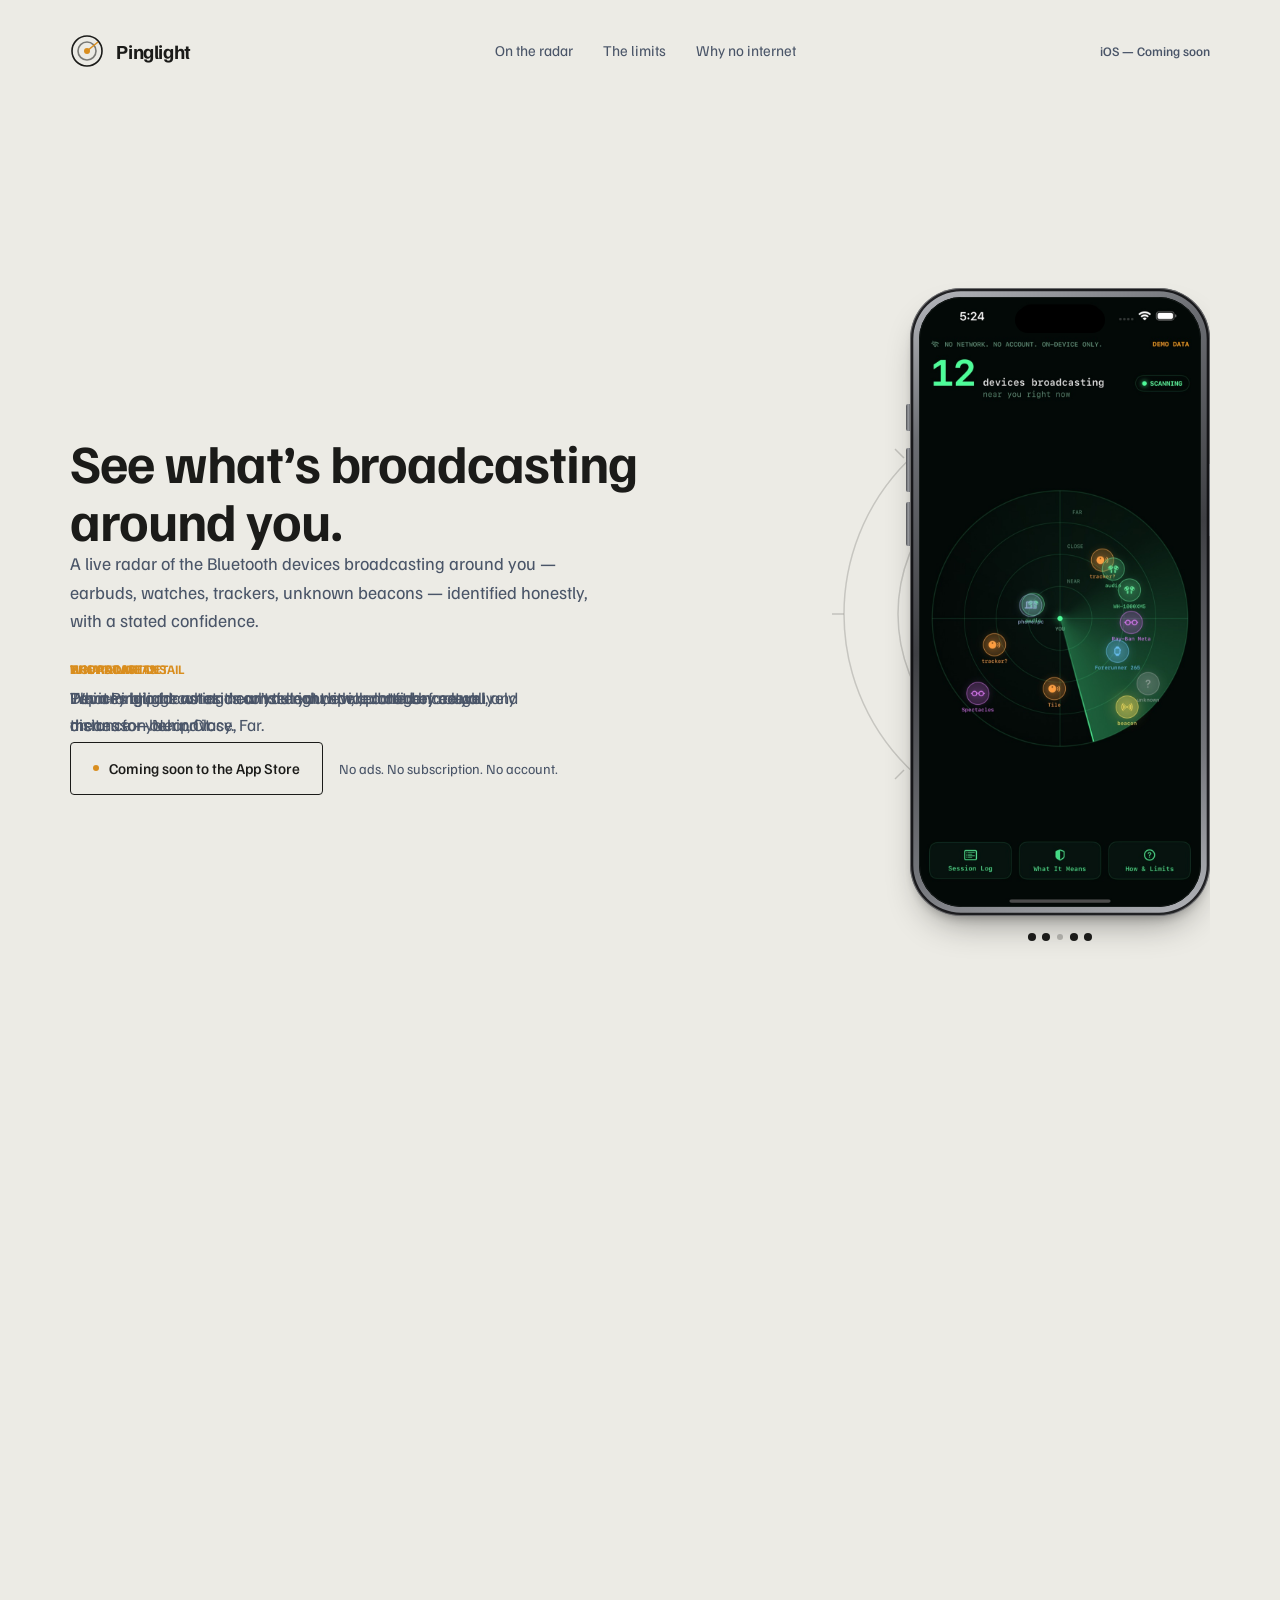
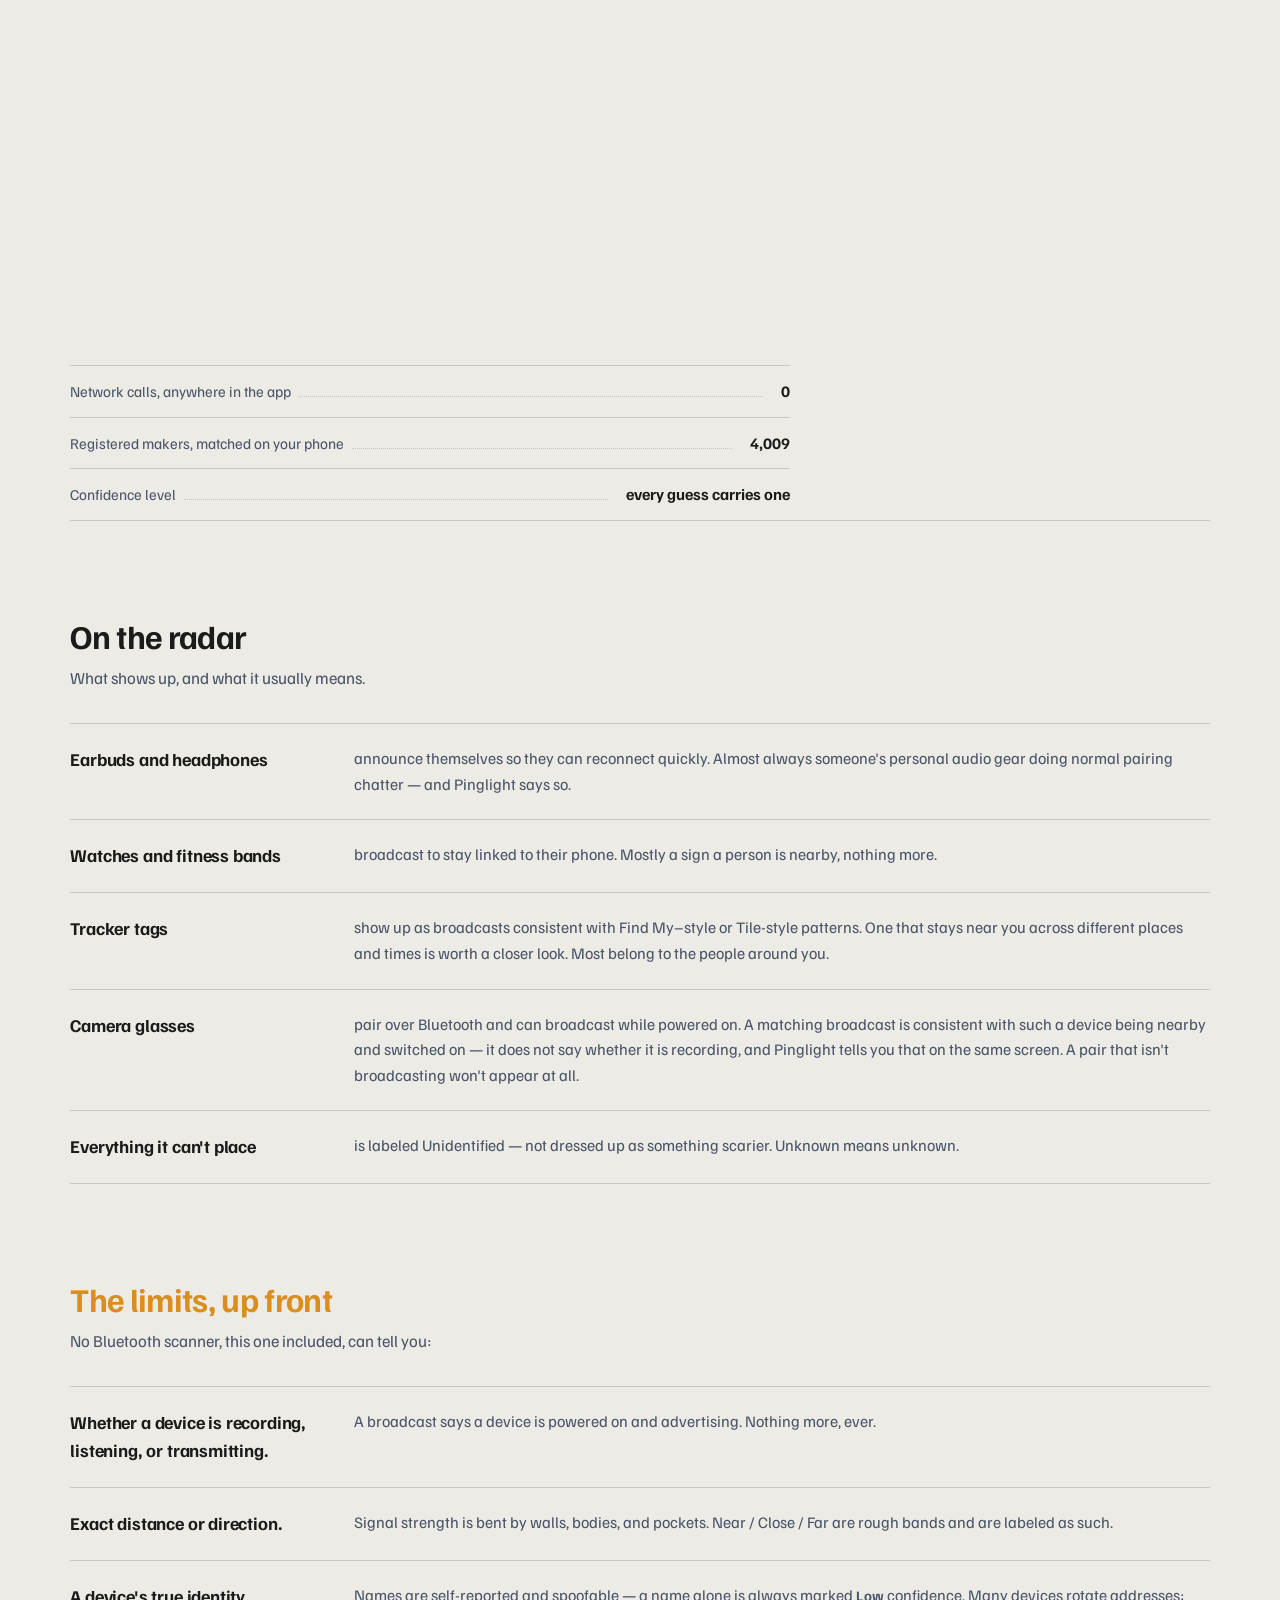
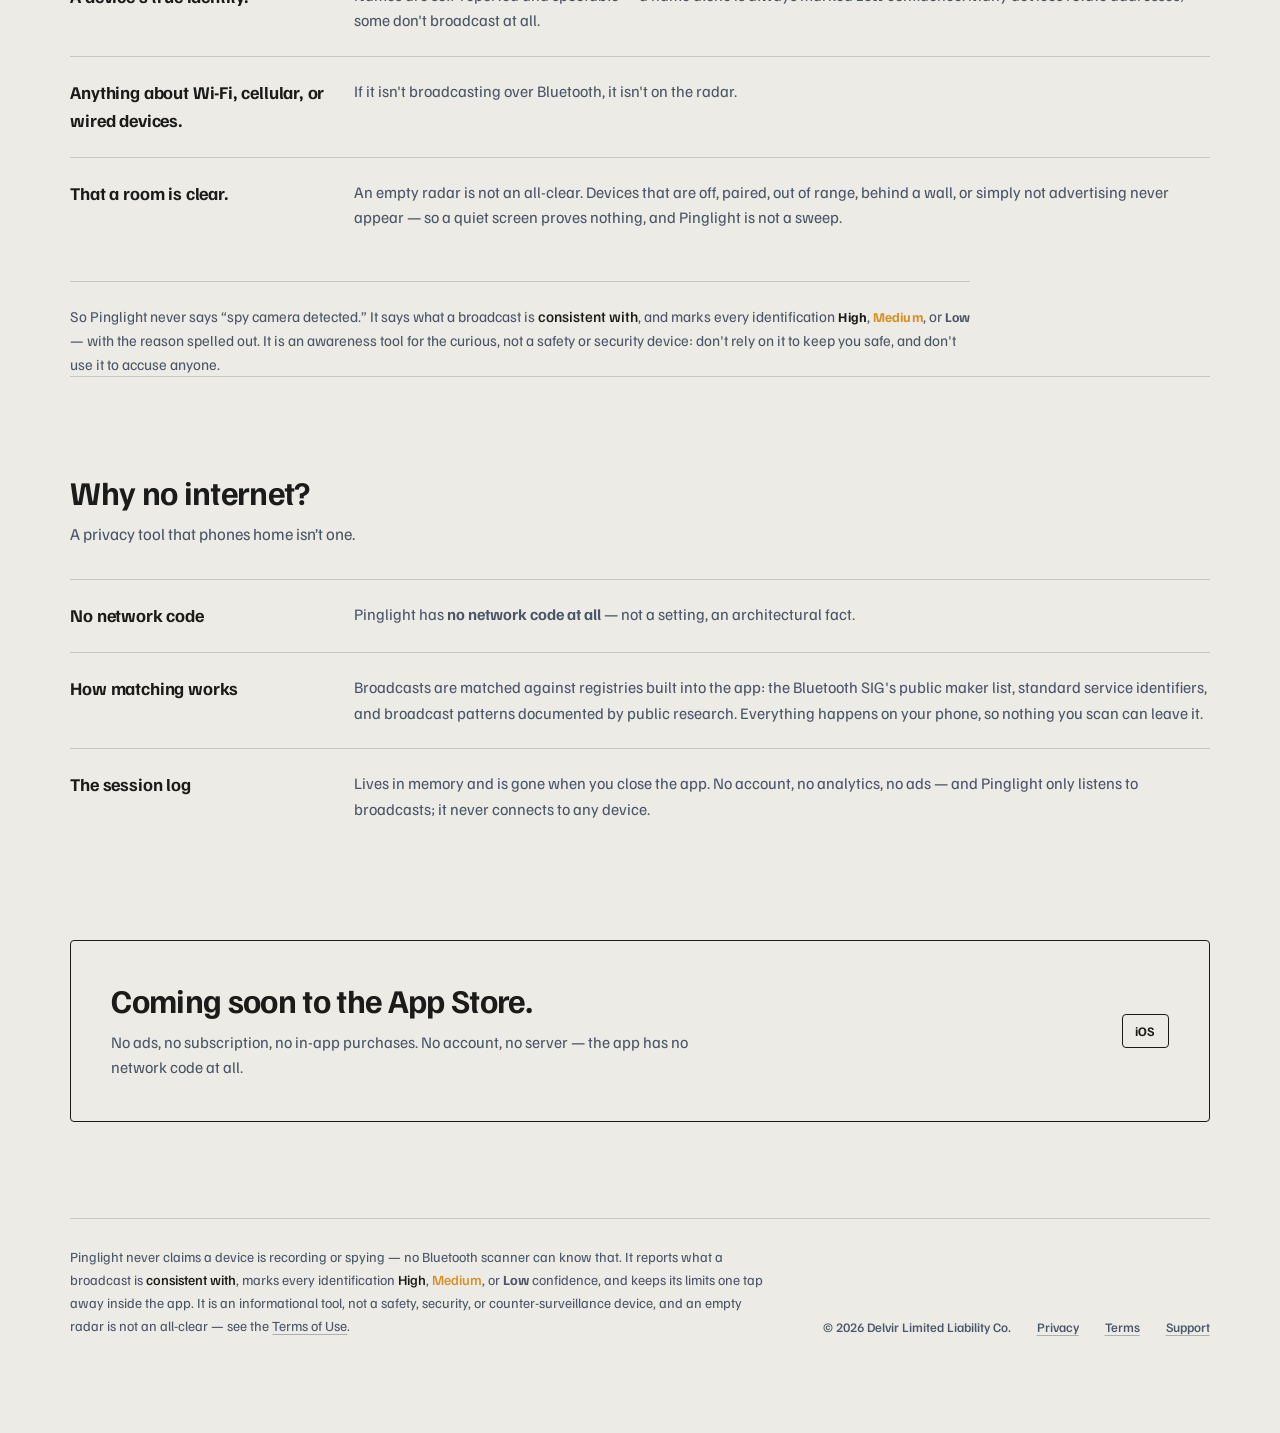
==== commit 92aa0e67: "Add Vercel Web Analytics client snippet to all pages Co-Authored-By: Claude Sonnet 5 <noreply@anthro" ====
--- a/index.html
+++ b/index.html
@@ -213,5 +213,7 @@
 </div>
 
 <script src="/phone.js"></script>
+<script>window.va=window.va||function(){(window.vaq=window.vaq||[]).push(arguments);};</script>
+<script defer src="/_vercel/insights/script.js"></script>
 </body>
 </html>
--- a/phone.css
+++ b/phone.css
@@ -74,8 +74,11 @@
   box-shadow:
     inset 0 0 0 1px rgba(255, 255, 255, 0.35),
     inset 0 0 0 calc(var(--w) * 0.011) rgba(10, 10, 12, 0.85),
-    0 calc(var(--w) * 0.14) calc(var(--w) * 0.26) calc(var(--w) * -0.1) rgba(0, 0, 0, 0.55),
-    0 calc(var(--w) * 0.03) calc(var(--w) * 0.06) calc(var(--w) * -0.03) rgba(0, 0, 0, 0.35);
+    /* Contact shadow, deliberately contained: a wider blur with a large negative
+       spread paints a near-uniform haze across the whole stage column that the
+       sticky box then cuts off with a hard vertical edge. */
+    0 calc(var(--w) * 0.06) calc(var(--w) * 0.12) calc(var(--w) * -0.05) rgba(0, 0, 0, 0.45),
+    0 calc(var(--w) * 0.02) calc(var(--w) * 0.04) calc(var(--w) * -0.02) rgba(0, 0, 0, 0.30);
 }
 .ph-screen {
   position: relative;
@@ -113,6 +116,9 @@
   position: absolute;
   inset: 0;
   will-change: transform;
+  /* Discrete steps (see phone.js): glide between screens, never hold a
+     scroll-scrubbed fractional position — that was the visible seam. */
+  transition: transform 0.34s cubic-bezier(0.22, 0.61, 0.36, 1);
 }
 .ph-shot {
   display: block;
@@ -179,5 +185,5 @@
 }
 
 @media (prefers-reduced-motion: reduce) {
-  .ph-cap, .ph-dot { transition: none; }
+  .ph-cap, .ph-dot, .ph-strip { transition: none; }
 }
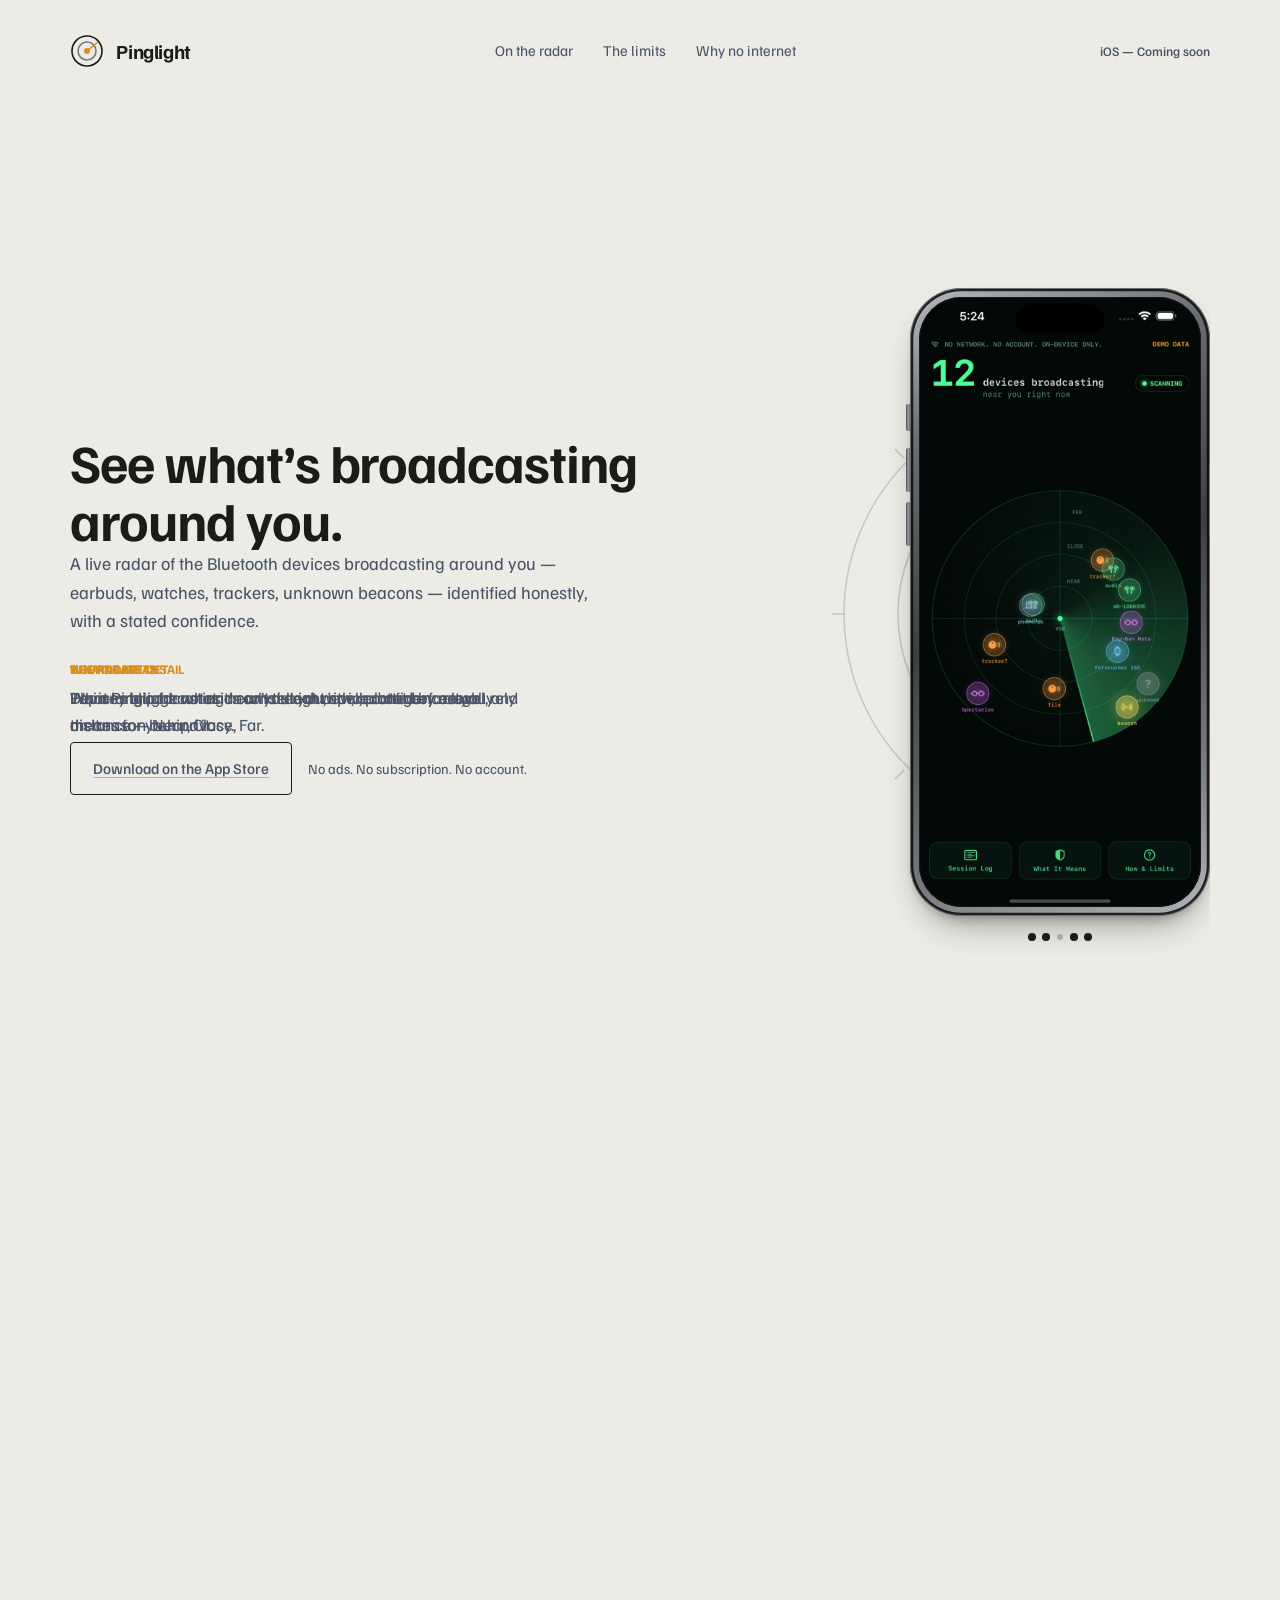
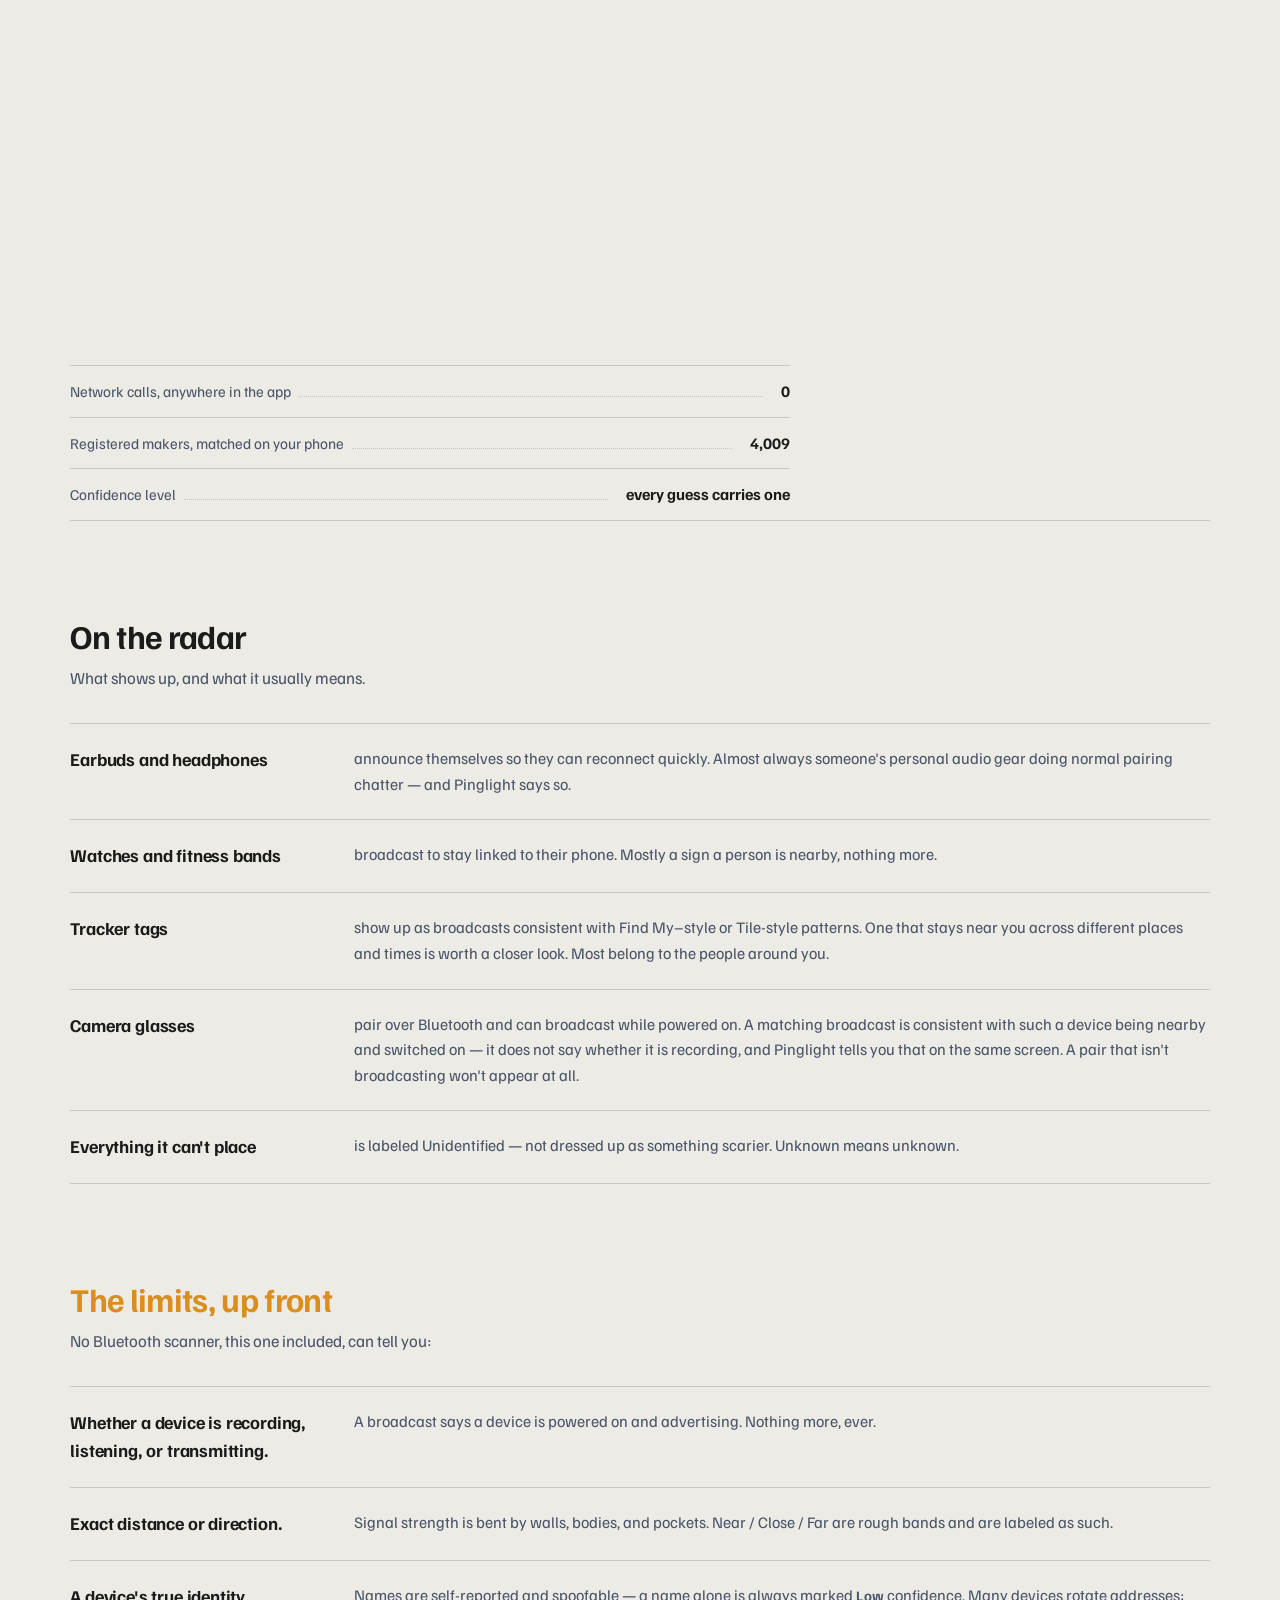
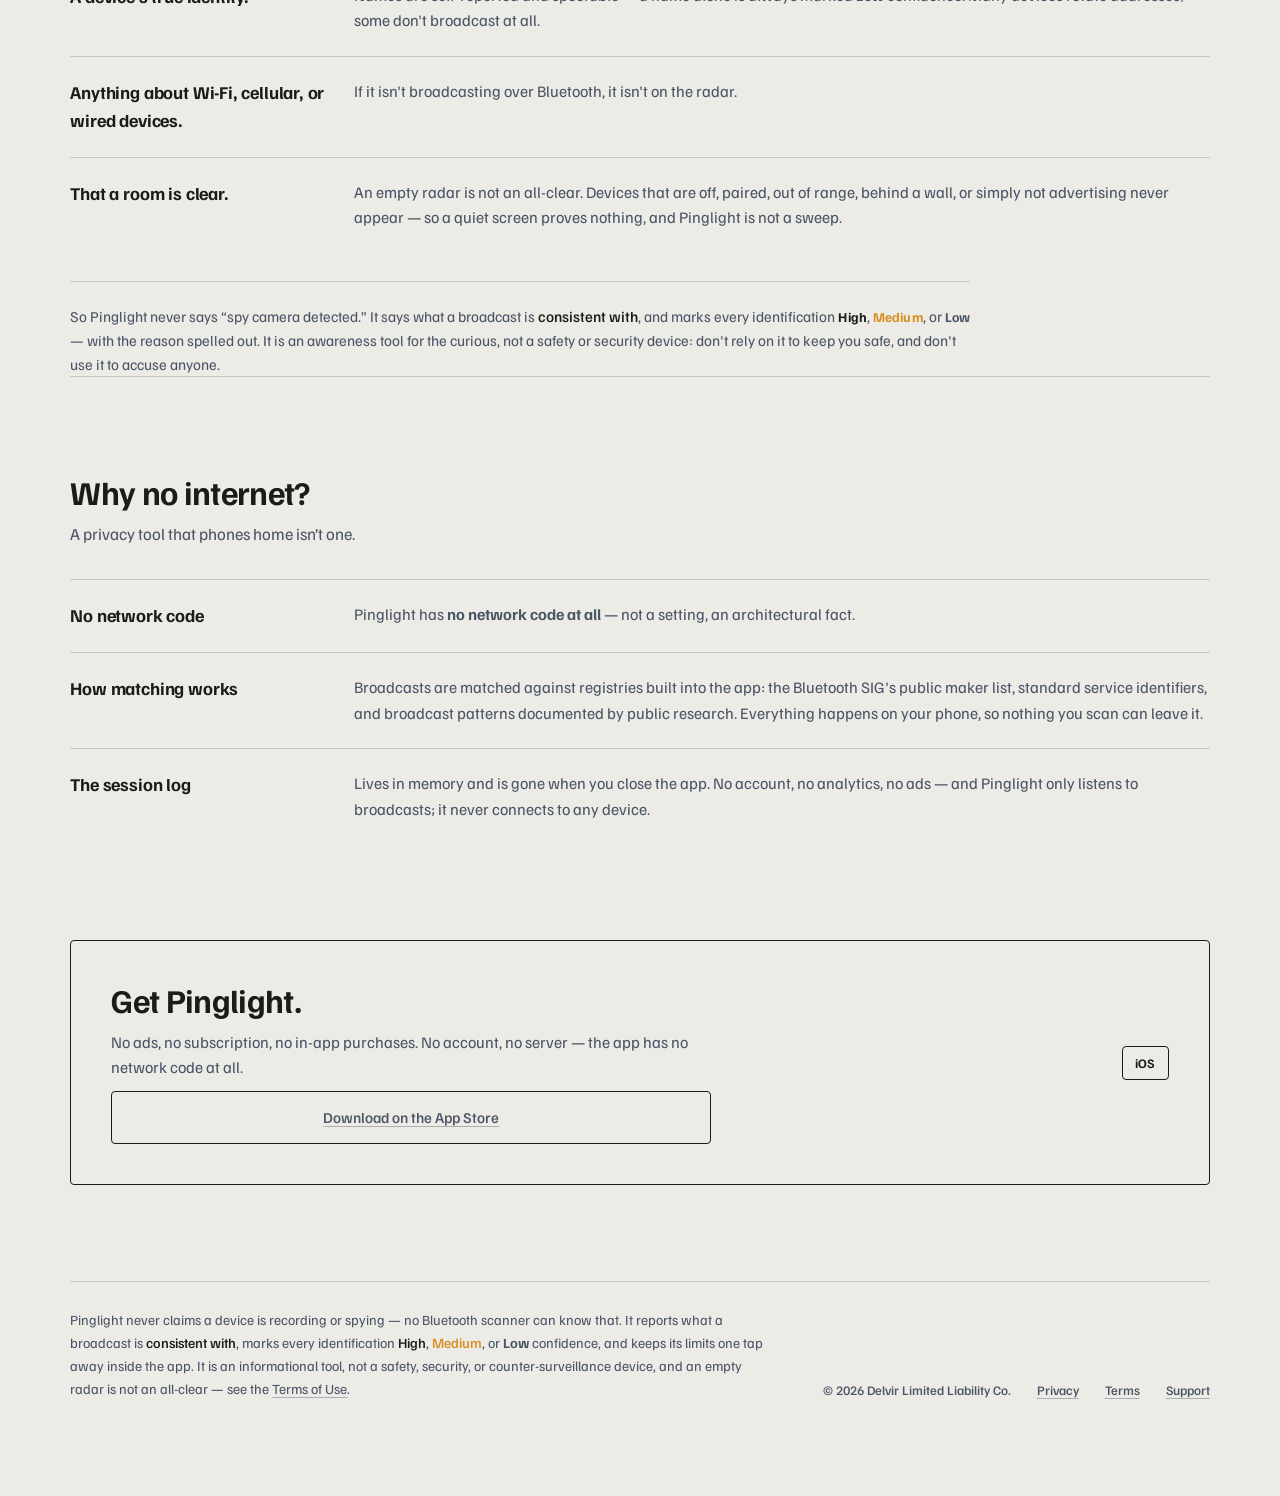
==== commit 32562935: "Replace "Coming soon" App Store placeholder with live download link App is READY_FOR_SALE on the App" ====
--- a/index.html
+++ b/index.html
@@ -58,7 +58,7 @@
         </ol>
 
         <div class="hero-cta">
-          <span class="pill" aria-disabled="true"><span class="dot" aria-hidden="true"></span><span>Coming soon to the App&nbsp;Store</span></span>
+          <a class="pill" href="https://apps.apple.com/app/id6802946263" target="_blank" rel="noopener noreferrer"><span>Download on the App&nbsp;Store</span></a>
           <span class="hero-note">No ads. No subscription. No account.</span>
         </div>
       </div>
@@ -194,8 +194,9 @@
 
   <section class="cta-plate">
     <div class="cta-copy">
-      <h2 class="desk-head">Coming soon to the App Store.</h2>
+      <h2 class="desk-head">Get Pinglight.</h2>
       <p class="desk-copy">No ads, no subscription, no in-app purchases. No account, no server &mdash; the app has no network code at all.</p>
+      <a class="pill" href="https://apps.apple.com/app/id6802946263" target="_blank" rel="noopener noreferrer">Download on the App&nbsp;Store</a>
     </div>
     <span class="cta-os">iOS</span>
   </section>
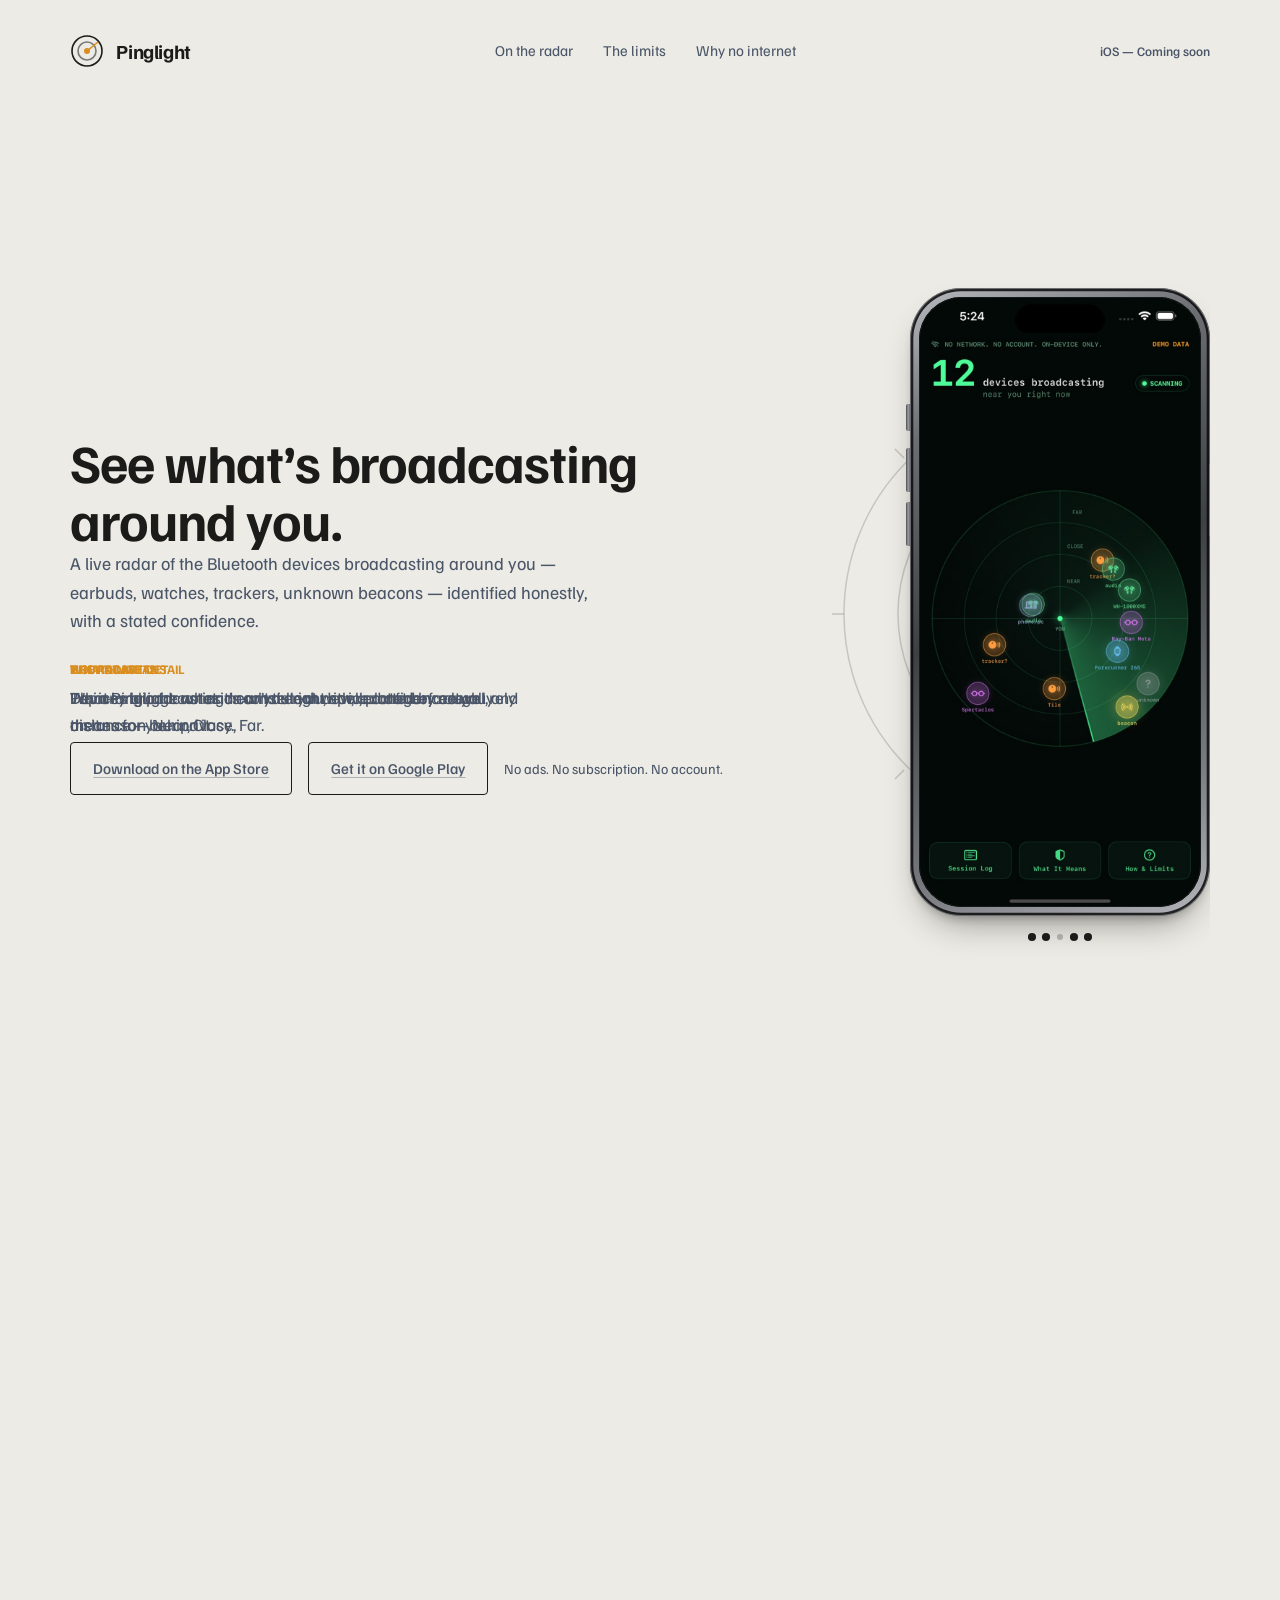
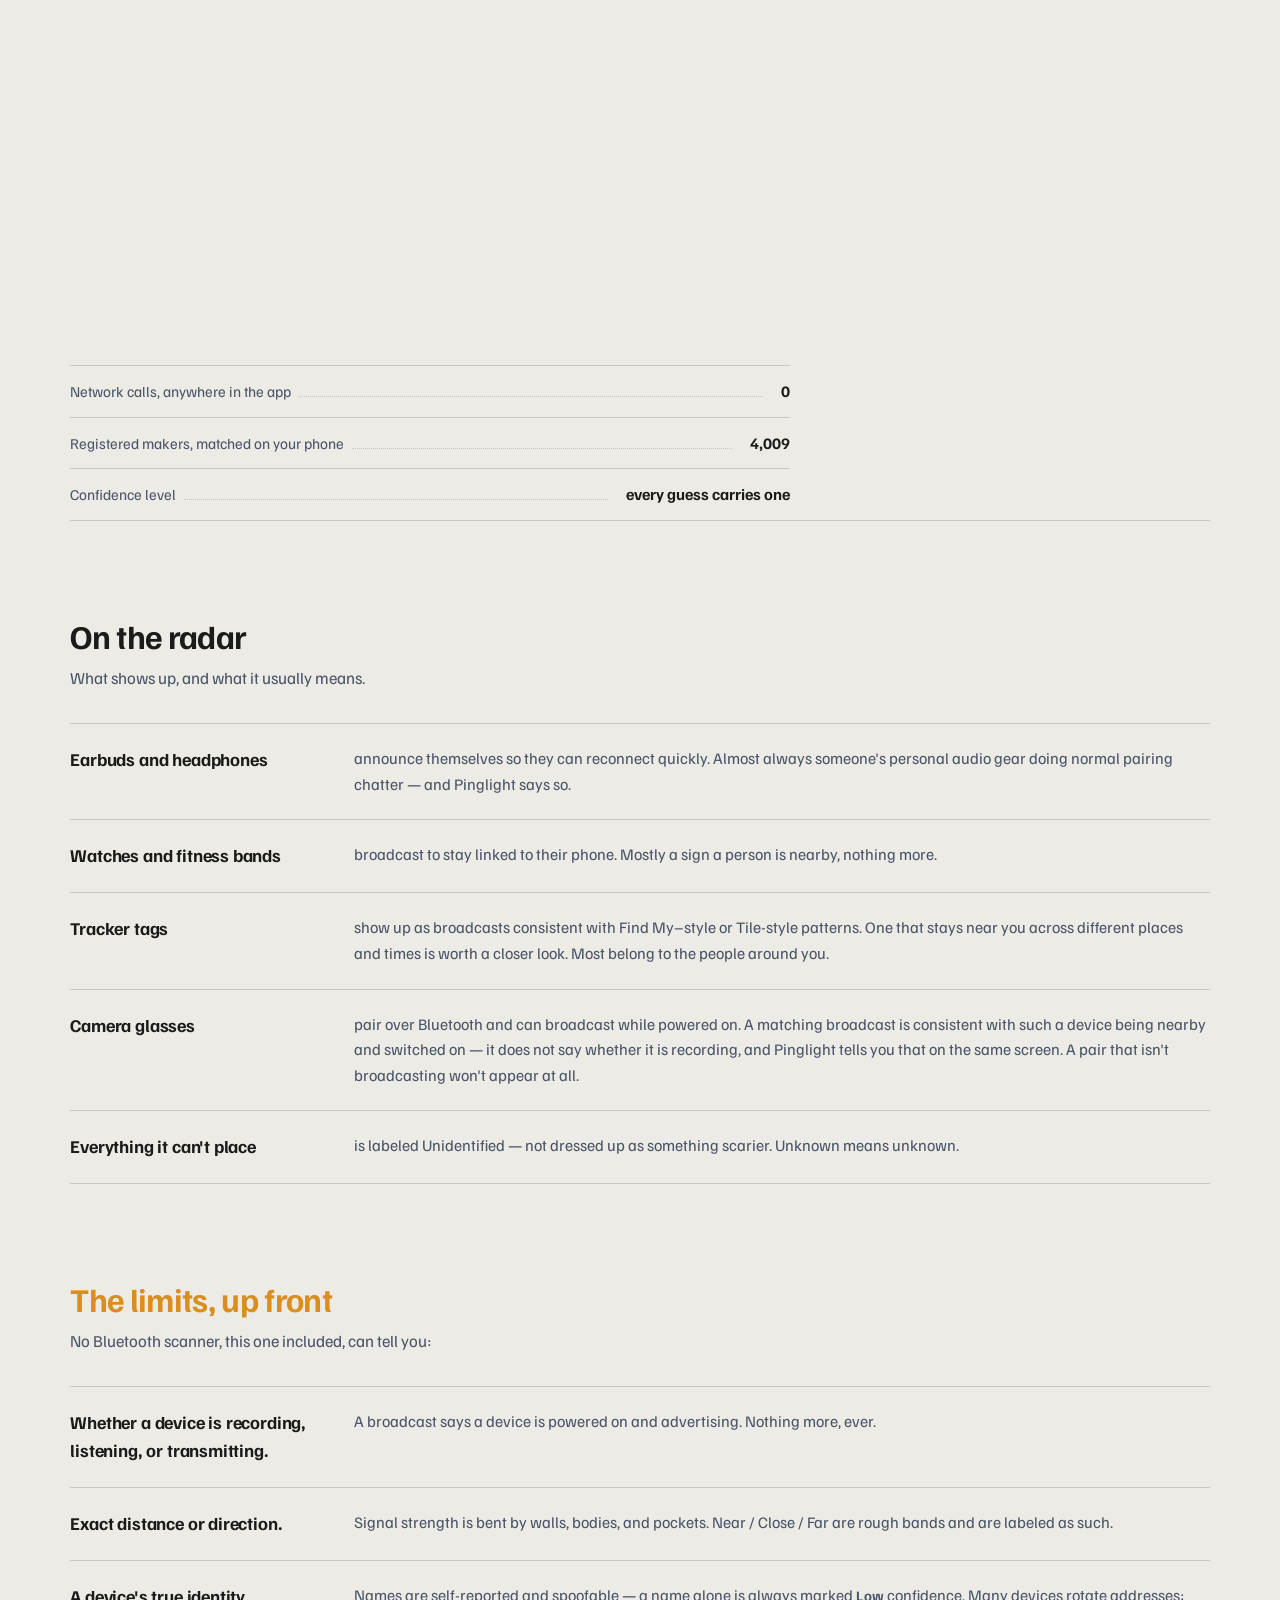
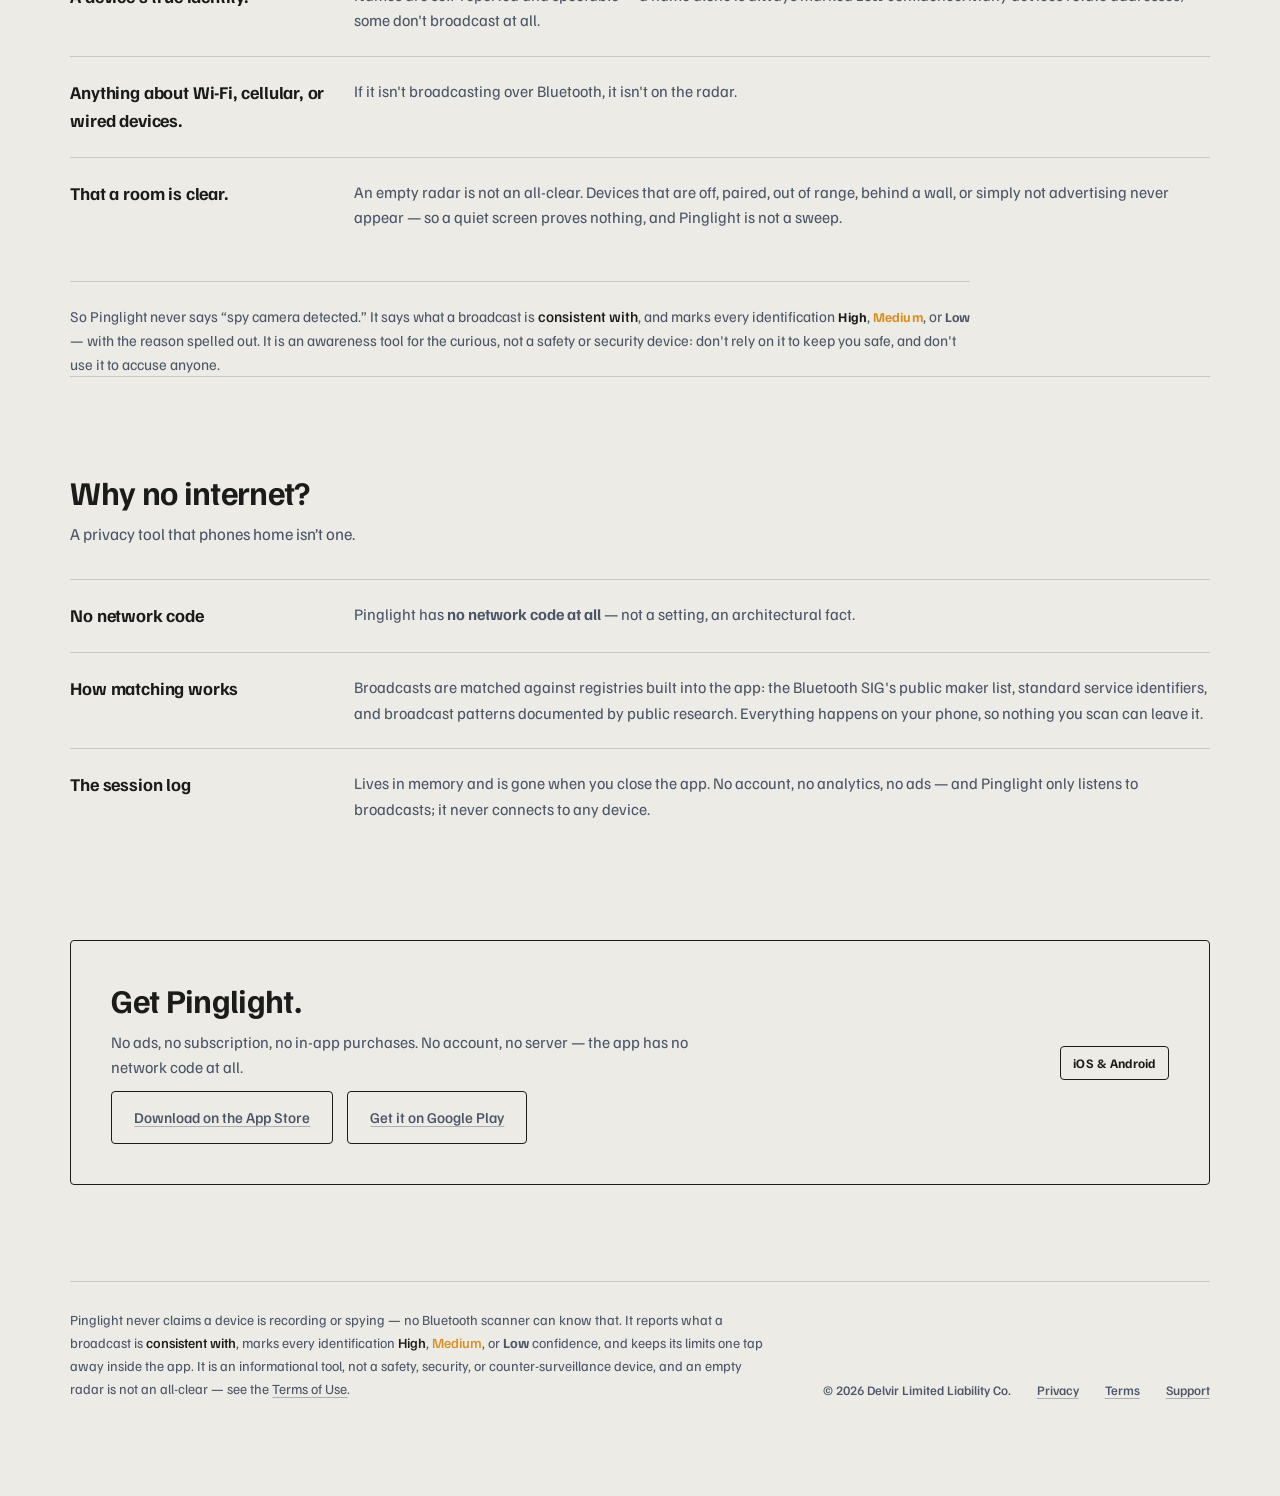
==== commit d36c9e03: "Add Google Play badge next to App Store badge Pinglight is now live on Google Play (com.delvir.pingl" ====
--- a/index.html
+++ b/index.html
@@ -59,6 +59,7 @@
 
         <div class="hero-cta">
           <a class="pill" href="https://apps.apple.com/app/id6802946263" target="_blank" rel="noopener noreferrer"><span>Download on the App&nbsp;Store</span></a>
+          <a class="pill" href="https://play.google.com/store/apps/details?id=com.delvir.pinglight" target="_blank" rel="noopener noreferrer"><span>Get it on Google&nbsp;Play</span></a>
           <span class="hero-note">No ads. No subscription. No account.</span>
         </div>
       </div>
@@ -196,9 +197,12 @@
     <div class="cta-copy">
       <h2 class="desk-head">Get Pinglight.</h2>
       <p class="desk-copy">No ads, no subscription, no in-app purchases. No account, no server &mdash; the app has no network code at all.</p>
-      <a class="pill" href="https://apps.apple.com/app/id6802946263" target="_blank" rel="noopener noreferrer">Download on the App&nbsp;Store</a>
-    </div>
-    <span class="cta-os">iOS</span>
+      <div class="store-links">
+        <a class="pill" href="https://apps.apple.com/app/id6802946263" target="_blank" rel="noopener noreferrer">Download on the App&nbsp;Store</a>
+        <a class="pill" href="https://play.google.com/store/apps/details?id=com.delvir.pinglight" target="_blank" rel="noopener noreferrer">Get it on Google&nbsp;Play</a>
+      </div>
+    </div>
+    <span class="cta-os">iOS &amp; Android</span>
   </section>
 
   <footer class="ft">
--- a/styles.css
+++ b/styles.css
@@ -189,6 +189,13 @@
   flex-wrap: wrap;
   gap: 16px;
   margin-top: 4px;
+}
+
+.store-links {
+  display: flex;
+  align-items: center;
+  flex-wrap: wrap;
+  gap: 14px;
 }
 
 .pill {
